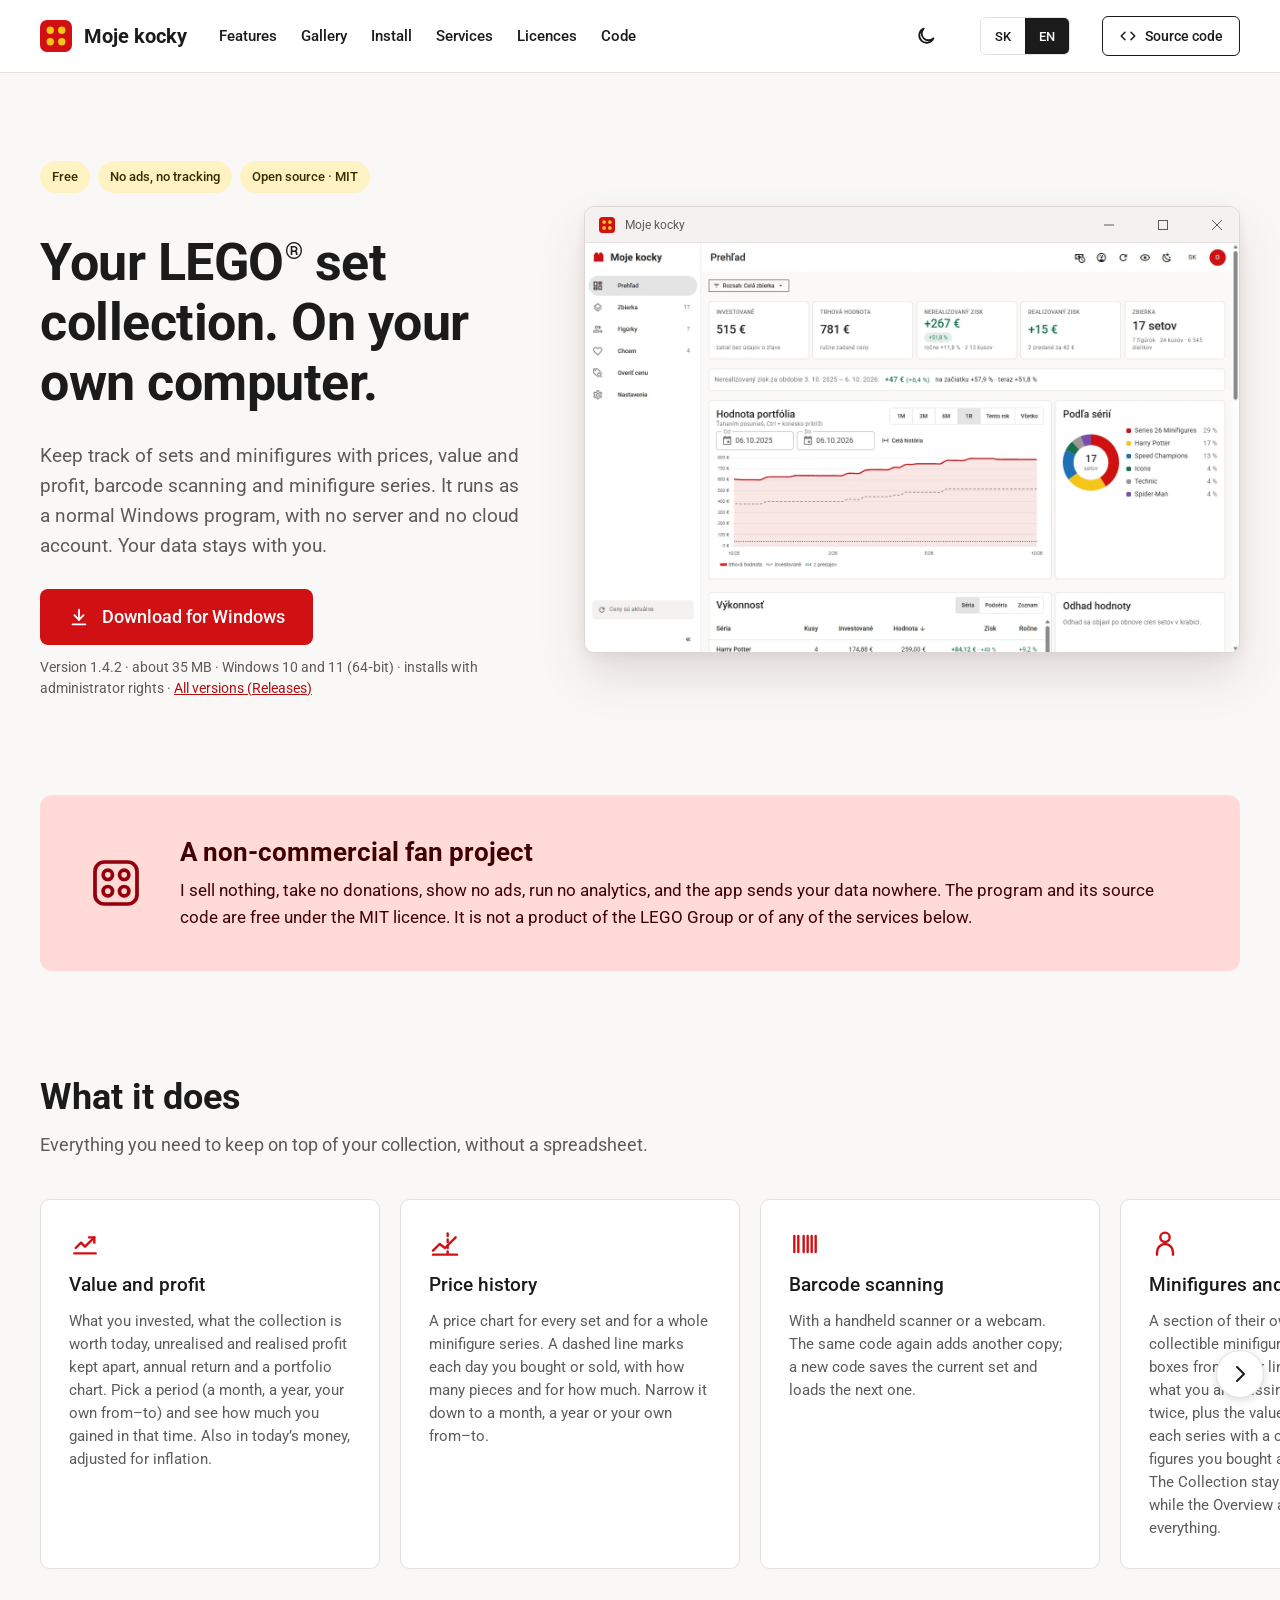
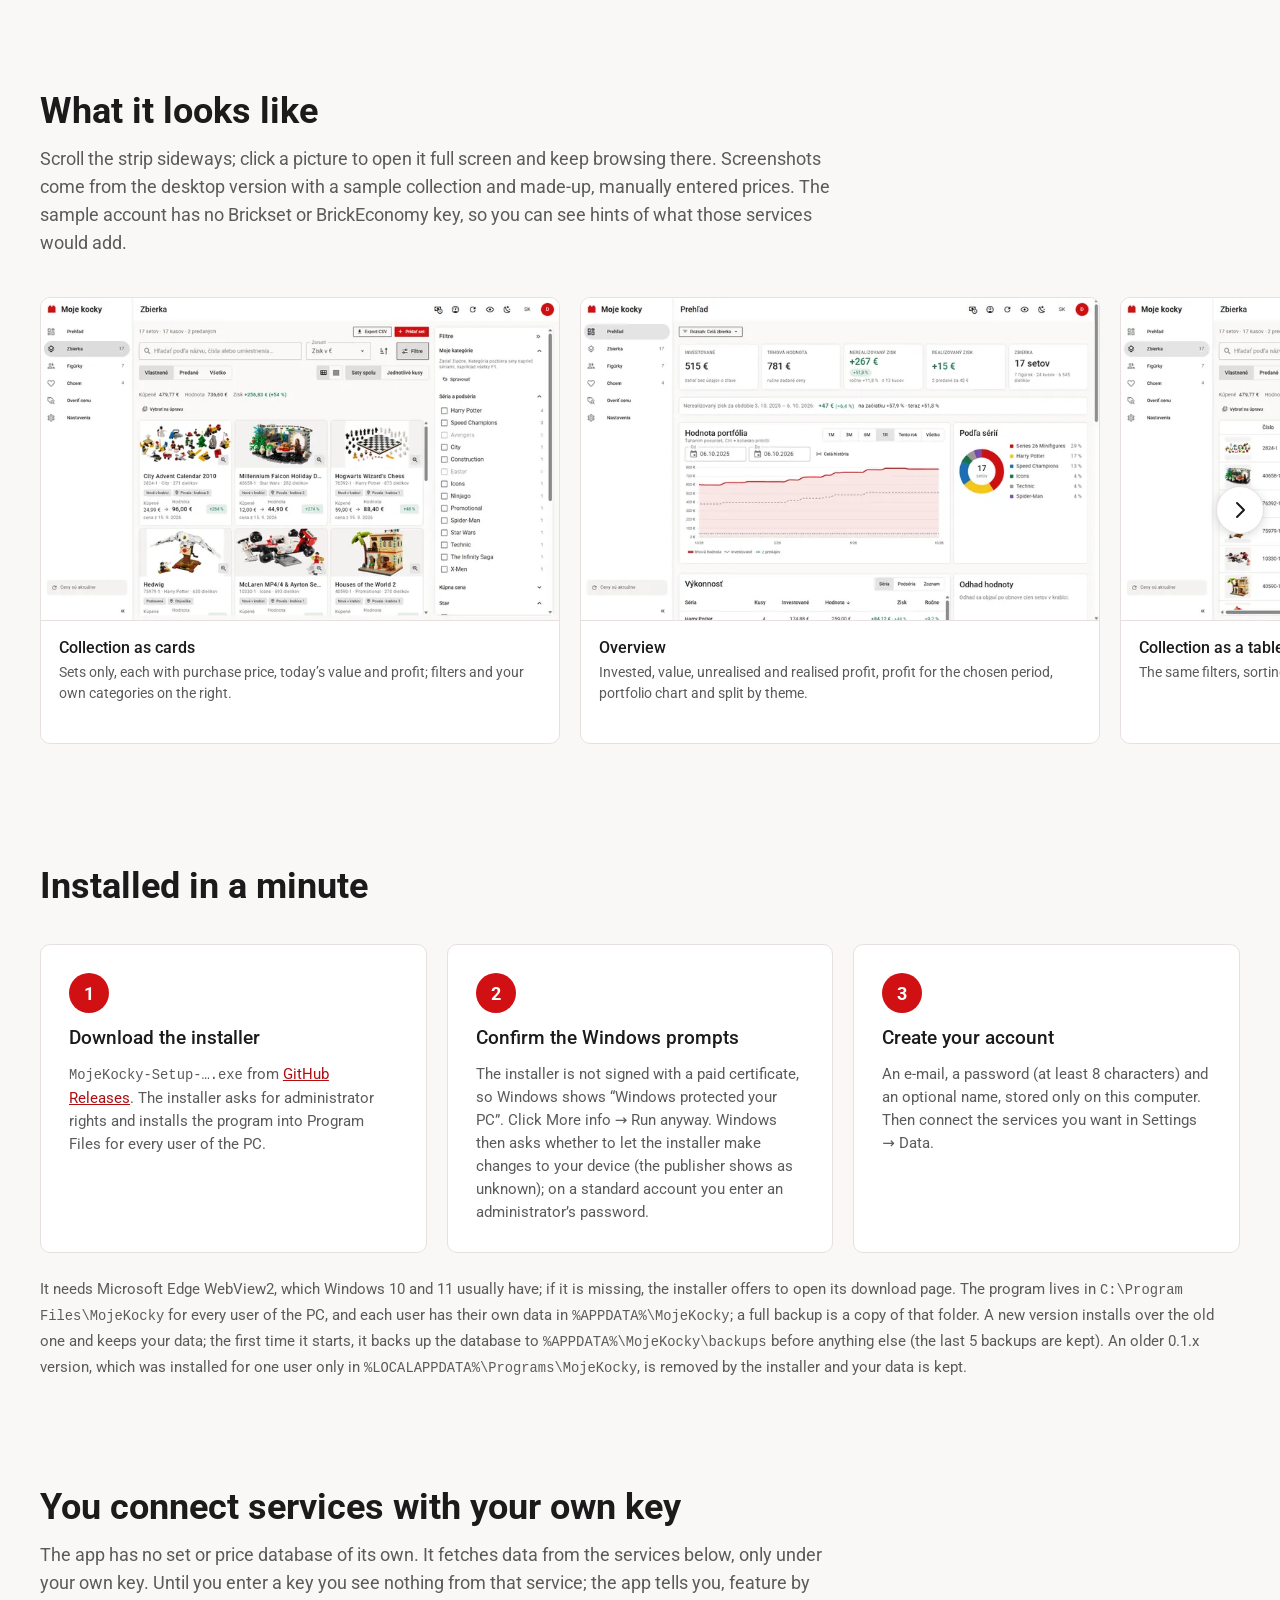
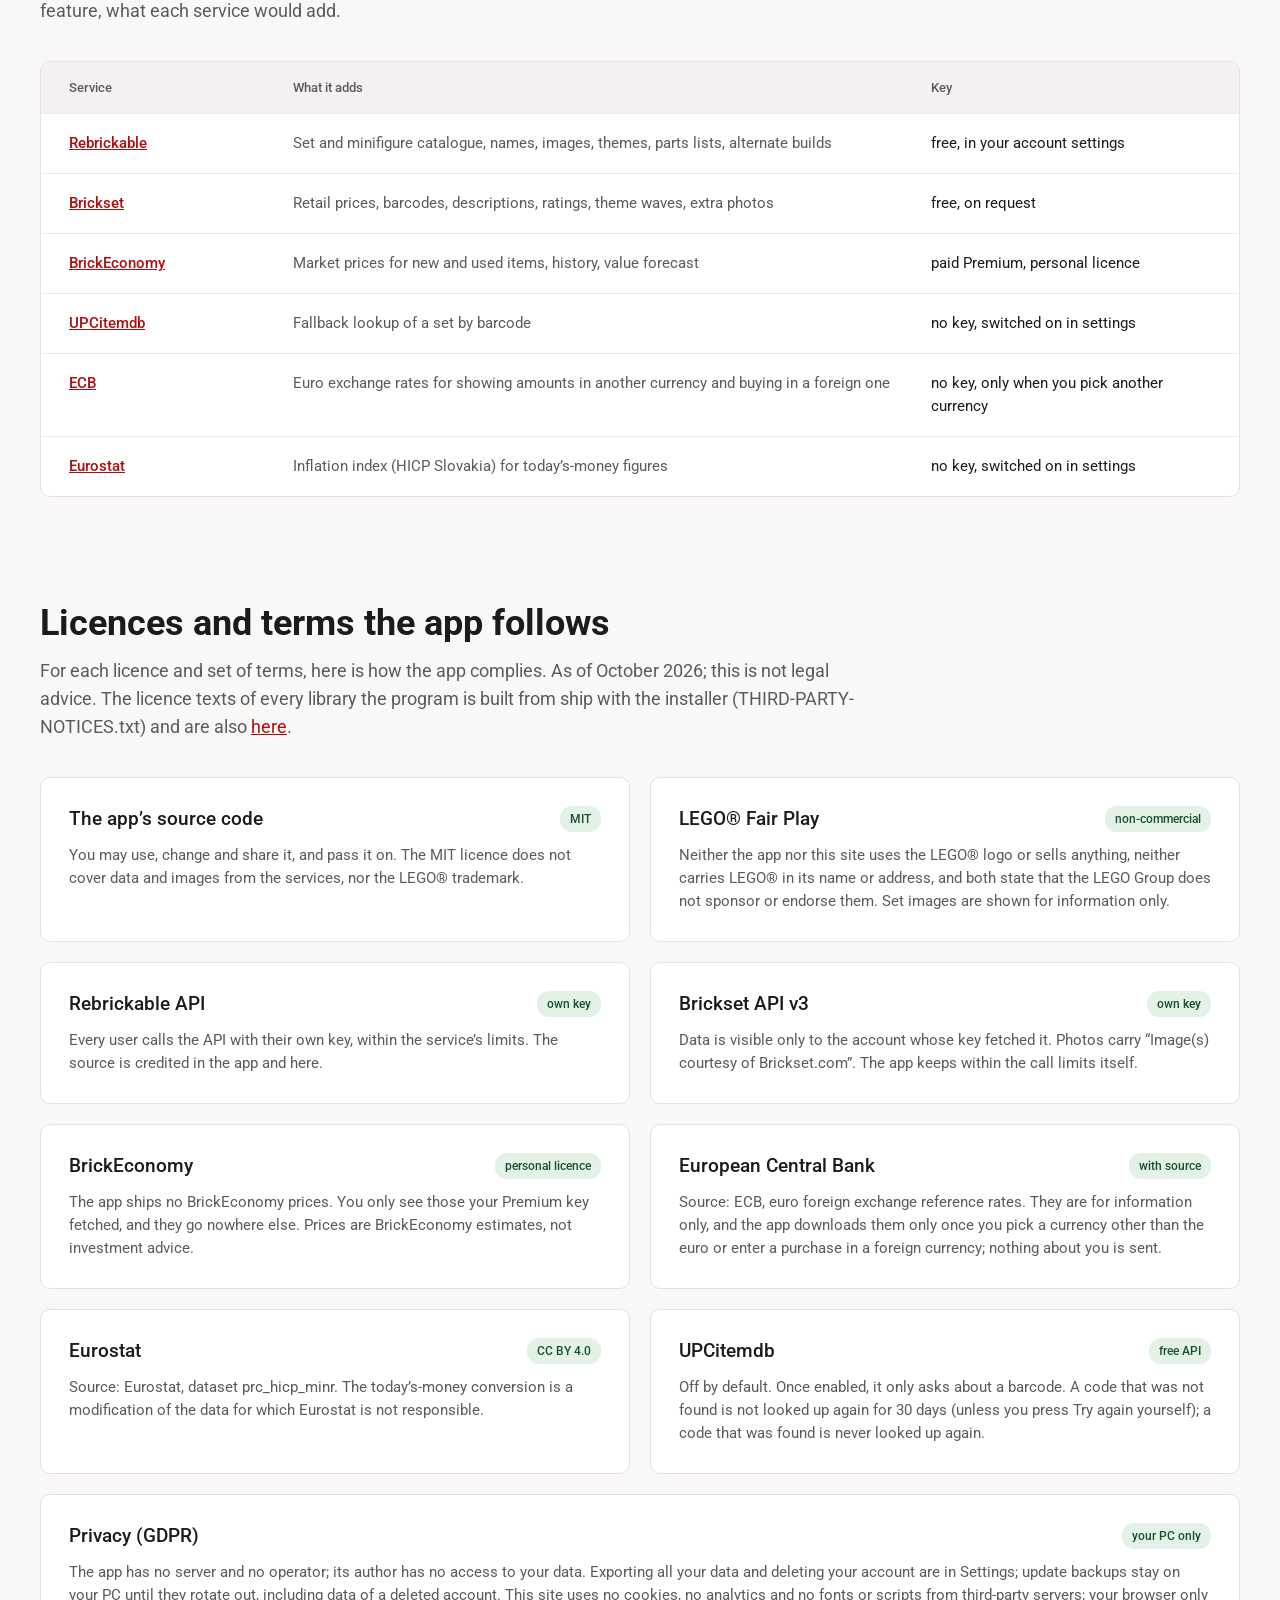
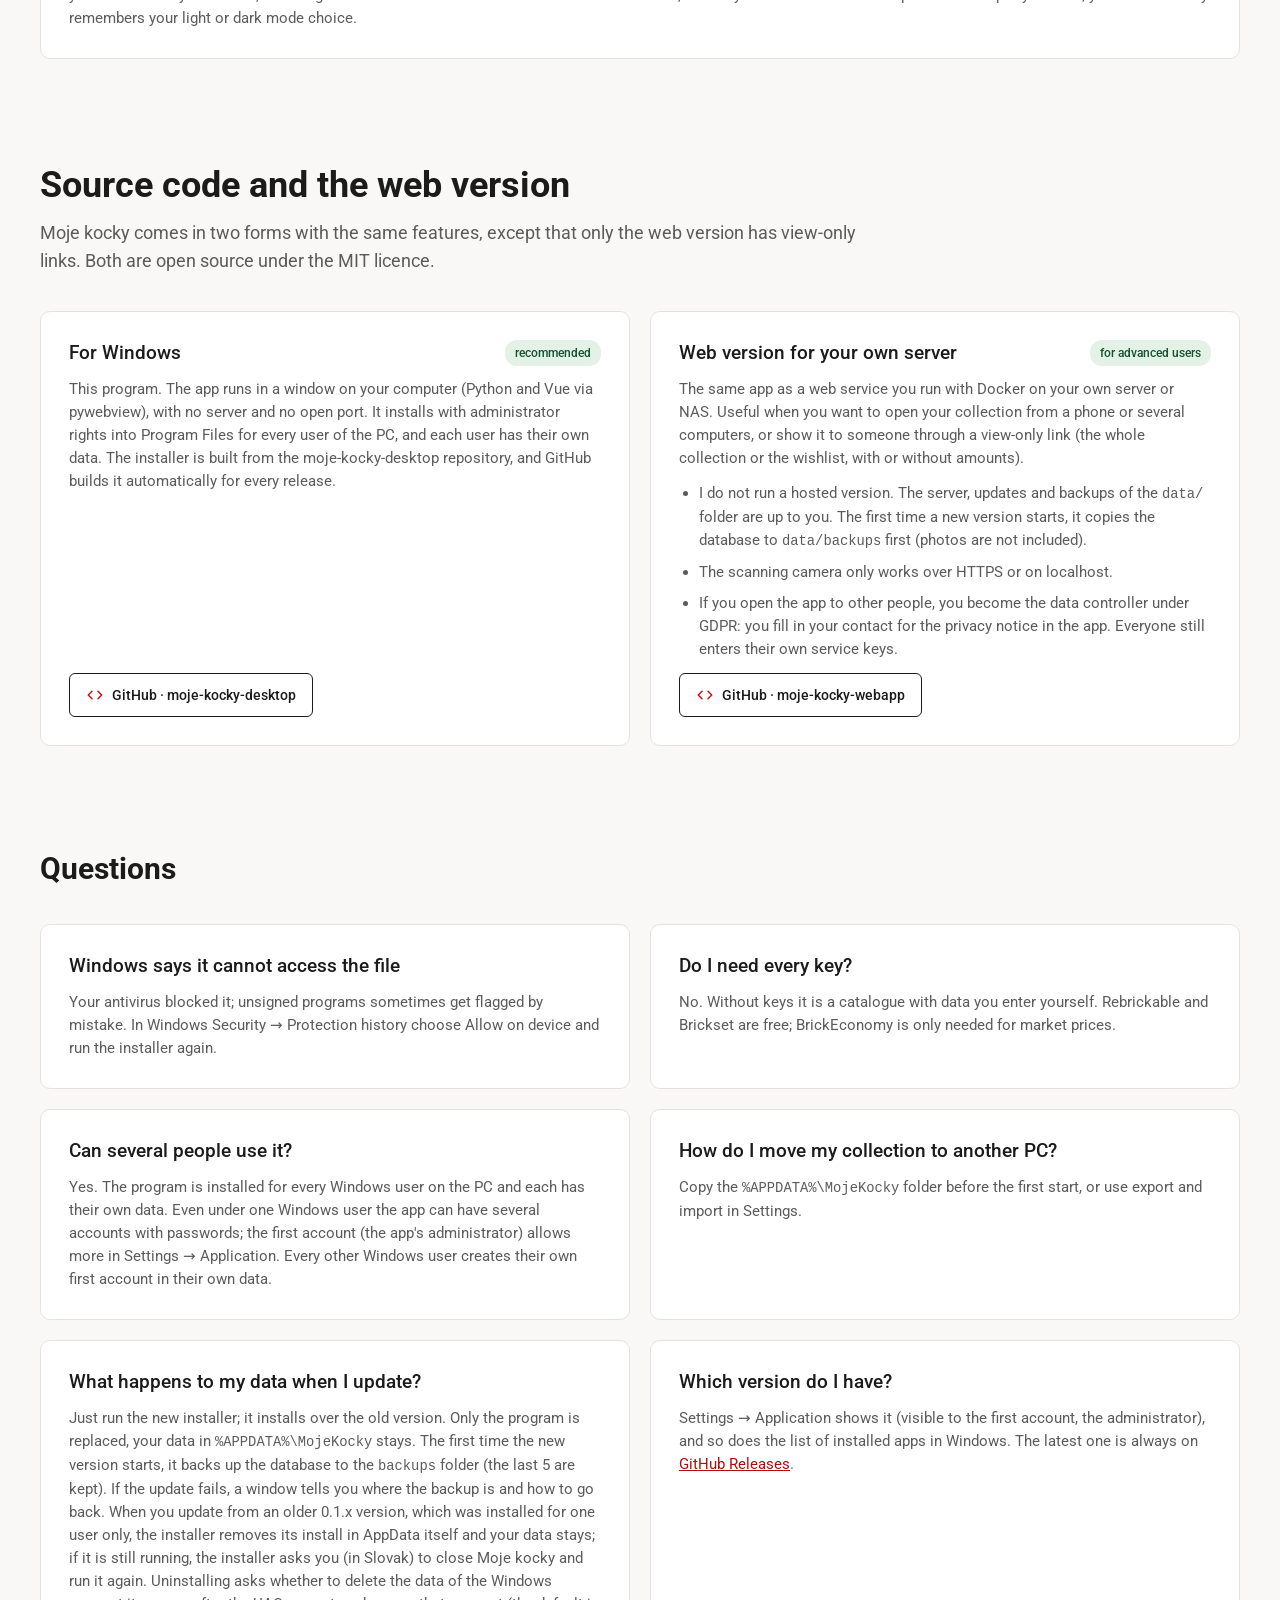
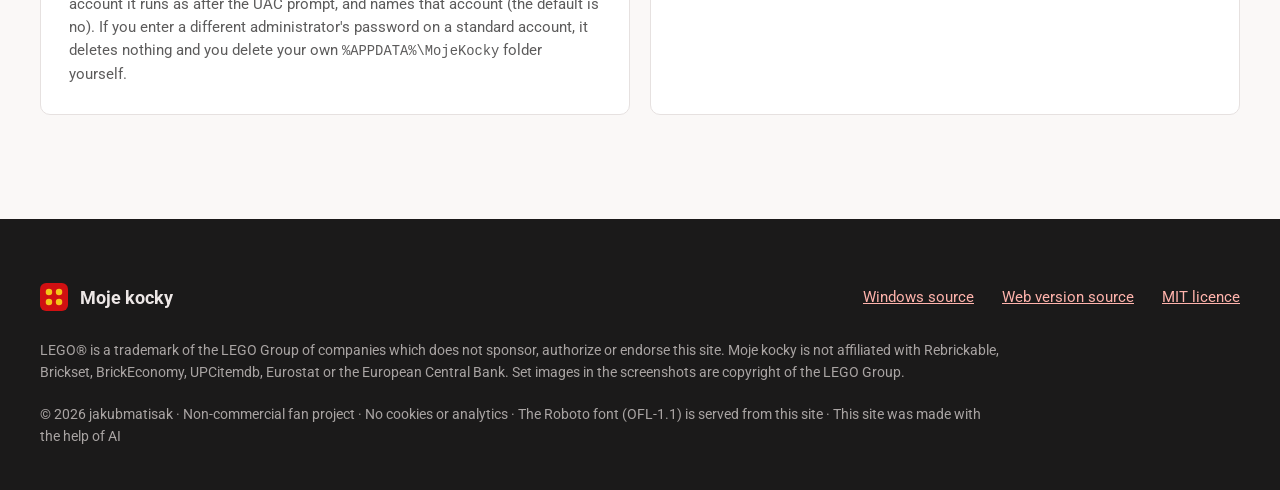
==== en/index.html @ a75fc079 "Stránka k 1.4.2: odkaz a verzia Co-Authored-By: Claude Opus 5.5 <noreply@anthropic.com>" ====
<!doctype html>
<!-- Vyrobené z index.html cez scripts/build-en.mjs, neupravovať ručne. -->
<html lang="en" data-page="en">
<head>
<meta charset="utf-8">
<meta name="viewport" content="width=device-width, initial-scale=1">
<title>Moje kocky – free LEGO® collection tracker for Windows</title>
<meta name="description" content="A free tracker for your LEGO® sets and minifigures on Windows: purchase price, value and profit, barcodes, collectible series. No ads, your data stays with you.">
<meta name="robots" content="index, follow, max-image-preview:large">
<link rel="canonical" href="https://jakubmatisak.github.io/moje-kocky/en/">
<link rel="alternate" hreflang="sk" href="https://jakubmatisak.github.io/moje-kocky/">
<link rel="alternate" hreflang="en" href="https://jakubmatisak.github.io/moje-kocky/en/">
<link rel="alternate" hreflang="x-default" href="https://jakubmatisak.github.io/moje-kocky/">
<meta name="author" content="jakubmatisak">
<meta name="color-scheme" content="light dark">
<meta name="theme-color" content="#D01012">
<meta name="referrer" content="no-referrer">
<meta property="og:type" content="website">
<meta property="og:site_name" content="Moje kocky">
<meta property="og:url" content="https://jakubmatisak.github.io/moje-kocky/en/">
<meta property="og:title" content="Moje kocky – LEGO® set collection tracker for Windows">
<meta property="og:description" content="A free tracker for LEGO® sets and minifigures. Value, profit, barcodes and minifigure series, with no ads and no tracking.">
<meta property="og:locale" content="en_US">
<meta property="og:locale:alternate" content="sk_SK">
<meta property="og:image" content="https://jakubmatisak.github.io/moje-kocky/assets/img/og.jpg">
<meta property="og:image:width" content="1200">
<meta property="og:image:height" content="630">
<meta property="og:image:type" content="image/jpeg">
<meta property="og:image:alt" content="The collection overview in Moje kocky: invested, value, profit and portfolio chart">
<meta name="twitter:card" content="summary_large_image">
<meta name="twitter:title" content="Moje kocky – LEGO® set collection tracker for Windows">
<meta name="twitter:description" content="A free LEGO® set and minifigure collection tracker for Windows, with no ads and no tracking.">
<meta name="twitter:image" content="https://jakubmatisak.github.io/moje-kocky/assets/img/og.jpg">
<meta name="twitter:image:alt" content="The collection overview in Moje kocky: invested, value, profit and portfolio chart">
<script type="application/ld+json">
{
  "@context": "https://schema.org",
  "@type": "SoftwareApplication",
  "name": "Moje kocky",
  "alternateName": "Moje kocky Desktop",
  "url": "https://jakubmatisak.github.io/moje-kocky/en/",
  "description": "A free tracker for LEGO® sets and minifigures on Windows: purchase price, market value, profit, barcode scanning and collectible series. Your data stays on your computer.",
  "applicationCategory": "LifestyleApplication",
  "operatingSystem": "Windows 10, Windows 11",
  "inLanguage": [
    "sk",
    "en"
  ],
  "softwareVersion": "1.4.2",
  "fileSize": "35 MB",
  "releaseNotes": "https://github.com/jakubmatisak/moje-kocky-desktop/releases/latest",
  "dateModified": "2026-10-07",
  "isAccessibleForFree": true,
  "license": "https://opensource.org/license/mit",
  "offers": {
    "@type": "Offer",
    "price": "0",
    "priceCurrency": "EUR"
  },
  "downloadUrl": "https://github.com/jakubmatisak/moje-kocky-desktop/releases/download/v1.4.2/MojeKocky-Setup-1.4.2.exe",
  "image": "https://jakubmatisak.github.io/moje-kocky/assets/img/og.jpg",
  "screenshot": [
    "https://jakubmatisak.github.io/moje-kocky/assets/img/prehlad.webp",
    "https://jakubmatisak.github.io/moje-kocky/assets/img/zbierka.webp",
    "https://jakubmatisak.github.io/moje-kocky/assets/img/seria.webp"
  ],
  "author": {
    "@type": "Person",
    "name": "jakubmatisak",
    "url": "https://github.com/jakubmatisak"
  },
  "sameAs": [
    "https://github.com/jakubmatisak/moje-kocky-desktop",
    "https://github.com/jakubmatisak/moje-kocky-webapp"
  ]
}
</script>
<link rel="apple-touch-icon" href="../apple-touch-icon.png">
<link rel="icon" href="../favicon.svg" type="image/svg+xml">
<link rel="preload" href="../assets/fonts/roboto-latin-400-normal.woff2" as="font" type="font/woff2" crossorigin>
<script>try{var t=localStorage.getItem("theme");if(t==="light"||t==="dark")document.documentElement.dataset.theme=t}catch(e){}</script>
<link rel="stylesheet" href="../assets/style.css?v=6">
<script src="../assets/site.js?v=6" defer></script>
</head>
<body>
<a class="skip" href="#obsah"><span class="sk">Preskočiť na obsah</span><span class="en">Skip to content</span></a>

<header class="bar">
<div class="wrap">
<a class="brand" href="#top">
<svg width="32" height="32" viewBox="0 0 32 32" aria-hidden="true"><rect width="32" height="32" rx="7" fill="#D01012"/><g fill="#F5C518"><circle cx="10.24" cy="10.24" r="3.7"/><circle cx="21.76" cy="10.24" r="3.7"/><circle cx="10.24" cy="21.76" r="3.7"/><circle cx="21.76" cy="21.76" r="3.7"/></g></svg>
Moje kocky
</a>
<nav class="nav" aria-label="Sekcie">
<a href="#funkcie"><span class="sk">Čo vie</span><span class="en">Features</span></a>
<a href="#galeria"><span class="sk">Galéria</span><span class="en">Gallery</span></a>
<a href="#instalacia"><span class="sk">Inštalácia</span><span class="en">Install</span></a>
<a href="#sluzby"><span class="sk">Služby a kľúče</span><span class="en">Services</span></a>
<a href="#licencie"><span class="sk">Licencie</span><span class="en">Licences</span></a>
<a href="#kod"><span class="sk">Kód</span><span class="en">Code</span></a>
</nav>
<button type="button" class="theme" aria-label="Svetlý alebo tmavý režim / Light or dark mode" aria-pressed="false">
<svg class="moon" width="22" height="22" viewBox="0 0 24 24" fill="none" stroke="currentColor" stroke-width="2" stroke-linecap="round" stroke-linejoin="round" aria-hidden="true"><path d="M20 14.5A8 8 0 1 1 9.5 4a6.5 6.5 0 0 0 10.5 10.5z"/></svg>
<svg class="sun" width="22" height="22" viewBox="0 0 24 24" fill="none" stroke="currentColor" stroke-width="2" stroke-linecap="round" aria-hidden="true"><circle cx="12" cy="12" r="4"/><path d="M12 2v2M12 20v2M4.9 4.9l1.4 1.4M17.7 17.7l1.4 1.4M2 12h2M20 12h2M4.9 19.1l1.4-1.4M17.7 6.3l1.4-1.4"/></svg>
</button>
<div class="lang" role="group" aria-label="Jazyk / Language">
<button type="button" data-lang="sk" aria-pressed="true">SK</button>
<button type="button" data-lang="en" aria-pressed="false">EN</button>
</div>
<a class="btn-outline" href="#kod">
<svg width="18" height="18" viewBox="0 0 24 24" fill="none" stroke="currentColor" stroke-width="2" stroke-linecap="round" stroke-linejoin="round" aria-hidden="true"><path d="M8 7l-5 5 5 5"/><path d="M16 7l5 5-5 5"/></svg>
<span class="sk">Zdrojový kód</span><span class="en">Source code</span>
</a>
<details class="menu">
<summary aria-label="Ponuka / Menu"><svg width="24" height="24" viewBox="0 0 24 24" fill="none" stroke="currentColor" stroke-width="2" stroke-linecap="round" aria-hidden="true"><path d="M4 7h16"/><path d="M4 12h16"/><path d="M4 17h16"/></svg></summary>
<div class="menu-panel">
<a href="#funkcie"><span class="sk">Čo vie</span><span class="en">Features</span></a>
<a href="#galeria"><span class="sk">Galéria</span><span class="en">Gallery</span></a>
<a href="#instalacia"><span class="sk">Inštalácia</span><span class="en">Install</span></a>
<a href="#sluzby"><span class="sk">Služby a kľúče</span><span class="en">Services</span></a>
<a href="#licencie"><span class="sk">Licencie</span><span class="en">Licences</span></a>
<a href="#otazky"><span class="sk">Otázky</span><span class="en">FAQ</span></a>
<a href="#kod"><span class="sk">Zdrojový kód a web</span><span class="en">Source and web version</span></a>
</div>
</details>
</div>
</header>

<main id="obsah">
<section class="hero" id="top">
<div class="wrap">
<div class="hero-text">
<div class="chips">
<span class="chip"><span class="sk">Zadarmo</span><span class="en">Free</span></span>
<span class="chip"><span class="sk">Bez reklám a sledovania</span><span class="en">No ads, no tracking</span></span>
<span class="chip">Open source · MIT</span>
</div>
<h1><span class="sk">Tvoja zbierka LEGO<span class="reg">®</span> setov. Na tvojom počítači.</span><span class="en">Your LEGO<span class="reg">®</span> set collection. On your own computer.</span></h1>
<p class="lead"><span class="sk">Evidencia setov a figúrok s cenami, hodnotou a ziskom, skenovaním čiarových kódov a sériami figúrok. Beží ako obyčajný program pre Windows, bez servera a bez účtu v cloude. Údaje ostávajú u teba.</span><span class="en">Keep track of sets and minifigures with prices, value and profit, barcode scanning and minifigure series. It runs as a normal Windows program, with no server and no cloud account. Your data stays with you.</span></p>
<div class="download">
<a class="btn-primary" href="https://github.com/jakubmatisak/moje-kocky-desktop/releases/download/v1.4.2/MojeKocky-Setup-1.4.2.exe">
<svg width="22" height="22" viewBox="0 0 24 24" fill="none" stroke="currentColor" stroke-width="2" stroke-linecap="round" stroke-linejoin="round" aria-hidden="true"><path d="M12 4v11"/><path d="M7 10l5 5 5-5"/><path d="M5 20h14"/></svg>
<span class="sk">Stiahnuť pre Windows</span><span class="en">Download for Windows</span>
</a>
<span class="meta"><span class="sk">Verzia 1.4.2 · asi 35 MB · Windows 10 a 11&nbsp;(64&#8209;bit) · inštalácia s&nbsp;právami správcu · <a href="https://github.com/jakubmatisak/moje-kocky-desktop/releases">Všetky verzie (Releases)</a></span><span class="en">Version 1.4.2 · about 35 MB · Windows 10 and 11&nbsp;(64&#8209;bit) · installs with administrator rights · <a href="https://github.com/jakubmatisak/moje-kocky-desktop/releases">All versions (Releases)</a></span></span>
<span class="phone-note"><span class="sk">Si na telefóne? Moje kocky bežia len na počítači s Windows. Pošli si odkaz a stiahni si ich tam.</span><span class="en">On a phone? The app only runs on a Windows computer. Send yourself the link and download it there.</span></span>
</div>
</div>
<figure class="shot">
<div class="titlebar" aria-hidden="true">
<svg width="16" height="16" viewBox="0 0 32 32"><rect width="32" height="32" rx="7" fill="#D01012"/><g fill="#F5C518"><circle cx="10.24" cy="10.24" r="3.7"/><circle cx="21.76" cy="10.24" r="3.7"/><circle cx="10.24" cy="21.76" r="3.7"/><circle cx="21.76" cy="21.76" r="3.7"/></g></svg>
<span>Moje kocky</span>
<i><svg width="10" height="10" viewBox="0 0 10 10" stroke="currentColor"><path d="M0 5h10"/></svg></i>
<i><svg width="10" height="10" viewBox="0 0 10 10" fill="none" stroke="currentColor"><rect x="0.5" y="0.5" width="9" height="9"/></svg></i>
<i><svg width="10" height="10" viewBox="0 0 10 10" stroke="currentColor"><path d="M0 0l10 10M10 0L0 10"/></svg></i>
</div>
<img src="../assets/img/prehlad.webp" width="1440" height="900" fetchpriority="high" alt="Overview: invested, market value, profit, portfolio value chart and split by theme" data-alt-en="Overview: invested, market value, profit, portfolio value chart and split by theme">
</figure>
</div>
</section>

<div class="wrap">
<section class="promise" aria-labelledby="promise-title">
<svg width="56" height="56" viewBox="0 0 24 24" fill="none" stroke-width="1.6" stroke-linecap="round" stroke-linejoin="round" aria-hidden="true"><rect x="3" y="3" width="18" height="18" rx="4"/><circle cx="8.5" cy="8.5" r="2"/><circle cx="15.5" cy="8.5" r="2"/><circle cx="8.5" cy="15.5" r="2"/><circle cx="15.5" cy="15.5" r="2"/></svg>
<div>
<h2 id="promise-title"><span class="sk">Nekomerčný projekt fanúšika</span><span class="en">A non-commercial fan project</span></h2>
<p><span class="sk">Nič nepredávam, nechcem príspevky, nemám reklamy ani analytiku a tvoje údaje nikam neodchádzajú. Program aj zdrojový kód sú zadarmo pod licenciou MIT. Nie je to produkt LEGO Group ani žiadnej zo služieb nižšie.</span><span class="en">I sell nothing, take no donations, show no ads, run no analytics, and the app sends your data nowhere. The program and its source code are free under the MIT licence. It is not a product of the LEGO Group or of any of the services below.</span></p>
</div>
</section>
</div>

<section class="section" id="funkcie">
<div class="wrap">
<div class="section-head">
<h2><span class="sk">Čo Moje kocky vedia</span><span class="en">What it does</span></h2>
<p><span class="sk">Všetko, čo potrebuješ na prehľad o zbierke, bez tabuľky v Exceli.</span><span class="en">Everything you need to keep on top of your collection, without a spreadsheet.</span></p>
</div>
<div class="carousel">
<button type="button" class="strip-prev" aria-label="Posunúť späť / Scroll back"><svg width="24" height="24" viewBox="0 0 24 24" fill="none" stroke="currentColor" stroke-width="2" stroke-linecap="round" stroke-linejoin="round" aria-hidden="true"><path d="M15 5l-7 7 7 7"/></svg></button>
<ul class="strip strip-cards">
<li><article class="card">
<svg width="32" height="32" viewBox="0 0 24 24" fill="none" stroke-width="1.8" stroke-linecap="round" stroke-linejoin="round" aria-hidden="true"><path d="M4 19h16"/><path d="M5 15l4-4 3 3 7-7"/><path d="M15 7h4v4"/></svg>
<h3><span class="sk">Hodnota a zisk</span><span class="en">Value and profit</span></h3>
<p><span class="sk">Koľko si investoval, koľko zbierka stojí dnes, nerealizovaný a realizovaný zisk oddelene, ročný výnos a graf portfólia. Zvolíš obdobie (mesiac, rok, vlastné od–do) a uvidíš, koľko si za ten čas zarobil. Aj v dnešných peniazoch, po inflácii.</span><span class="en">What you invested, what the collection is worth today, unrealised and realised profit kept apart, annual return and a portfolio chart. Pick a period (a month, a year, your own from–to) and see how much you gained in that time. Also in today’s money, adjusted for inflation.</span></p>
</article></li>
<li><article class="card">
<svg width="32" height="32" viewBox="0 0 24 24" fill="none" stroke-width="1.8" stroke-linecap="round" stroke-linejoin="round" aria-hidden="true"><path d="M3 17l5-5 4 3 8-8"/><path d="M14 4v16" stroke-dasharray="2 2.5"/><path d="M3 20h18"/></svg>
<h3><span class="sk">Vývoj ceny</span><span class="en">Price history</span></h3>
<p><span class="sk">Graf ceny pri každom sete aj pri celej sérii figúrok. Čiarkovaná čiara ukáže deň, keď si kupoval či predával, a koľko kusov za koľko. Obdobie si zúžiš na mesiac, rok alebo vlastné od–do.</span><span class="en">A price chart for every set and for a whole minifigure series. A dashed line marks each day you bought or sold, with how many pieces and for how much. Narrow it down to a month, a year or your own from–to.</span></p>
</article></li>
<li><article class="card">
<svg width="32" height="32" viewBox="0 0 24 24" fill="none" stroke-width="1.8" stroke-linecap="round" stroke-linejoin="round" aria-hidden="true"><path d="M4 6v12"/><path d="M7 6v12"/><path d="M11 6v12"/><path d="M14 6v12"/><path d="M17 6v12"/><path d="M20 6v12"/></svg>
<h3><span class="sk">Skenovanie čiarových kódov</span><span class="en">Barcode scanning</span></h3>
<p><span class="sk">Ručnou čítačkou alebo webkamerou. Rovnaký kód znova pridá ďalší kus, nový kód uloží rozpracovaný set a načíta ďalší.</span><span class="en">With a handheld scanner or a webcam. The same code again adds another copy; a new code saves the current set and loads the next one.</span></p>
</article></li>
<li><article class="card">
<svg width="32" height="32" viewBox="0 0 24 24" fill="none" stroke-width="1.8" stroke-linecap="round" stroke-linejoin="round" aria-hidden="true"><circle cx="12" cy="7" r="3.5"/><path d="M6 20v-2a6 6 0 0 1 12 0v2"/></svg>
<h3><span class="sk">Figúrky a série</span><span class="en">Minifigures and series</span></h3>
<p><span class="sk">Vlastná sekcia so všetkými zberateľskými sériami minifigúrok aj blind-boxmi iných radov: hneď vidíš, čo ti chýba a čo máš dvakrát, a pri každej sérii aj hodnotu tvojich figúrok s grafom. Viac kúpených figúrok pridáš naraz jednou sumou. Zbierka tak ostáva prehľadná so setmi, Prehľad a export rátajú všetko.</span><span class="en">A section of their own with every collectible minifigure series and blind boxes from other lines: see at a glance what you are missing and what you have twice, plus the value of your figures in each series with a chart. Add several figures you bought at once, for one total. The Collection stays a tidy list of sets, while the Overview and export count everything.</span></p>
</article></li>
<li><article class="card">
<svg width="32" height="32" viewBox="0 0 24 24" fill="none" stroke-width="1.8" stroke-linecap="round" stroke-linejoin="round" aria-hidden="true"><circle cx="11" cy="11" r="6"/><path d="M20 20l-4.5-4.5"/><path d="M9 11h4"/><path d="M11 9v4"/></svg>
<h3><span class="sk">Filtre, kategórie, umiestnenie</span><span class="en">Filters, categories, storage</span></h3>
<p><span class="sk">Hľadanie bez diakritiky, filtre podľa série, roku, stavu či krabice na povale, vlastné kategórie (vyberieš ich pri pridaní aj úprave) a hromadná úprava.</span><span class="en">Accent-insensitive search, filters by theme, year, condition or the box in the attic, your own categories (picked when adding or editing) and bulk editing.</span></p>
</article></li>
<li><article class="card">
<svg width="32" height="32" viewBox="0 0 24 24" fill="none" stroke-width="1.8" stroke-linecap="round" stroke-linejoin="round" aria-hidden="true"><path d="M12 20s-7-4.4-7-10a4 4 0 0 1 7-2.6A4 4 0 0 1 19 10c0 5.6-7 10-7 10z"/></svg>
<h3><span class="sk">Chcem a overenie ceny</span><span class="en">Wishlist and price check</span></h3>
<p><span class="sk">Zoznam želaných setov s cieľovou cenou a rýchle overenie ceny setu, ktorý práve držíš v obchode. Chcem upozorní, keď set už máš v zbierke.</span><span class="en">A wishlist with target prices and a quick price check for the set you are holding in the shop. The wishlist tells you when a set is already in your collection.</span></p>
</article></li>
<li><article class="card">
<svg width="32" height="32" viewBox="0 0 24 24" fill="none" stroke-width="1.8" stroke-linecap="round" stroke-linejoin="round" aria-hidden="true"><rect x="3" y="5" width="18" height="14" rx="1.5"/><path d="M3 10h18"/><path d="M9 10v9"/></svg>
<h3><span class="sk">Karty alebo tabuľka</span><span class="en">Cards or a table</span></h3>
<p><span class="sk">Zbierka, Chcem aj Figúrky ako karty alebo tabuľka s fotkami. Každý stĺpec zoradíš klikom na hlavičku a pri cene vidíš, z ktorého dňa je. V úzkom okne sa tabuľka zmení na prehľadné riadky, nič sa neposúva do strany.</span><span class="en">Collection, wishlist and minifigures as cards or a table with photos. Sort by any column with a click on its header and see which day each price is from. In a narrow window the table turns into compact rows, with no sideways scrolling.</span></p>
</article></li>
<li><article class="card">
<svg width="32" height="32" viewBox="0 0 24 24" fill="none" stroke-width="1.8" stroke-linecap="round" stroke-linejoin="round" aria-hidden="true"><path d="M6 3h8l4 4v14H6z"/><path d="M14 3v4h4"/><path d="M12 11v6"/><path d="M9 14l3 3 3-3"/></svg>
<h3><span class="sk">Import, export a fotky</span><span class="en">Import, export and photos</span></h3>
<p><span class="sk">Prenes zbierku z Excelu (CSV aj XLSX) a späť. Ku každému kusu vlastné fotky, zmenšené a bez polohy GPS.</span><span class="en">Bring your collection over from Excel (CSV or XLSX) and back. Your own photos for every item, resized and without GPS location.</span></p>
</article></li>
<li><article class="card">
<svg width="32" height="32" viewBox="0 0 24 24" fill="none" stroke-width="1.8" stroke-linecap="round" stroke-linejoin="round" aria-hidden="true"><circle cx="12" cy="12" r="8"/><path d="M14.5 9.5a3 3 0 1 0 0 5"/><path d="M8 11h5"/><path d="M8 13h5"/></svg>
<h3><span class="sk">Tvoja mena</span><span class="en">Your currency</span></h3>
<p><span class="sk">Sumy v eurách, korunách, dolároch, librách, zlotých, forintoch či frankoch, prepočítané kurzom Európskej centrálnej banky. Set kúpený v Česku zadáš v korunách a prepočíta sa kurzom zo dňa kúpy.</span><span class="en">Amounts in euros, crowns, dollars, pounds, zlotys, forints or francs, converted at the European Central Bank rate. A set bought in Czechia is entered in crowns and converted at the rate of the purchase date.</span></p>
</article></li>
<li><article class="card">
<svg width="32" height="32" viewBox="0 0 24 24" fill="none" stroke-width="1.8" stroke-linecap="round" stroke-linejoin="round" aria-hidden="true"><rect x="4" y="9" width="16" height="10" rx="1.5"/><rect x="7" y="6" width="3" height="3" rx="0.5"/><rect x="14" y="6" width="3" height="3" rx="0.5"/></svg>
<h3><span class="sk">Diely a stavby</span><span class="en">Parts and builds</span></h3>
<p><span class="sk">Zoznam dielikov setu podľa farieb, kontrola úplnosti pri rozobratom alebo kúpenom použitom sete (štítok „chýbajú 3“ a zoznam na stiahnutie) a alternatívne stavby, ktoré z dielikov setu postavíš.</span><span class="en">A set’s parts by colour, a completeness check for a dismantled or second-hand set (a “3 missing” tag and a downloadable list) and alternate builds you can make from the set’s parts.</span></p>
</article></li>
<li><article class="card">
<svg width="32" height="32" viewBox="0 0 24 24" fill="none" stroke-width="1.8" stroke-linecap="round" stroke-linejoin="round" aria-hidden="true"><path d="M20 12a8 8 0 1 1-2.3-5.6"/><path d="M20 4v5h-5"/></svg>
<h3><span class="sk">Ceny pod kontrolou</span><span class="en">Prices under control</span></h3>
<p><span class="sk">Ceny sa môžu obnovovať samy každý deň v čase, ktorý si zvolíš, aj keď Moje kocky nie sú otvorené. Ručná obnova sa opýta, koľko cien obnoviť, a ukáže zvyšok denného limitu. Najprv sety bez ceny, potom najstaršie. Fotku setu zväčšíš jedným klikom a prihlásenie si Moje kocky na tvojom počítači zapamätajú, keď chceš.</span><span class="en">Prices can refresh themselves every day at a time you choose, even when Moje kocky is not open. A manual refresh asks how many prices to refresh and shows what is left of the daily limit. Sets without a price go first, then the oldest. A set photo enlarges with one click, and the app remembers your sign-in on your computer if you want.</span></p>
</article></li>
</ul>
<button type="button" class="strip-next" aria-label="Posunúť ďalej / Scroll on"><svg width="24" height="24" viewBox="0 0 24 24" fill="none" stroke="currentColor" stroke-width="2" stroke-linecap="round" stroke-linejoin="round" aria-hidden="true"><path d="M9 5l7 7-7 7"/></svg></button>
</div>
</div>
</section>

<section class="section" id="galeria">
<div class="wrap">
<div class="section-head">
<h2><span class="sk">Ako to vyzerá</span><span class="en">What it looks like</span></h2>
<p><span class="sk">Pás posúvaš do strany; klikni na obrázok a otvorí sa cez celú obrazovku, kde listuješ ďalej. Snímky sú z desktopovej verzie s ukážkovou zbierkou a vymyslenými, ručne zadanými cenami. Ukážkový účet nemá kľúče Brickset ani BrickEconomy, preto miestami vidieť tip, čo by služba doplnila.</span><span class="en">Scroll the strip sideways; click a picture to open it full screen and keep browsing there. Screenshots come from the desktop version with a sample collection and made-up, manually entered prices. The sample account has no Brickset or BrickEconomy key, so you can see hints of what those services would add.</span></p>
</div>
<div class="carousel">
<button type="button" class="strip-prev" aria-label="Posunúť späť / Scroll back"><svg width="24" height="24" viewBox="0 0 24 24" fill="none" stroke="currentColor" stroke-width="2" stroke-linecap="round" stroke-linejoin="round" aria-hidden="true"><path d="M15 5l-7 7 7 7"/></svg></button>
<ul class="strip">
<li><a class="thumb" href="../assets/img/zbierka.webp" data-full="../assets/img/zbierka.webp">
<img src="../assets/img/zbierka-male.webp" width="720" height="450" loading="lazy" alt="Collection as cards: Sets only, each with purchase price, today’s value and profit; filters and your own categories on the right." data-alt-en="Collection as cards: Sets only, each with purchase price, today’s value and profit; filters and your own categories on the right.">
<span class="cap"><strong><span class="sk">Zbierka ako karty</span><span class="en">Collection as cards</span></strong><span class="sk">Len sety, pri každom kúpna cena, dnešná hodnota a zisk; filtre a vlastné kategórie vpravo.</span><span class="en">Sets only, each with purchase price, today’s value and profit; filters and your own categories on the right.</span></span>
</a></li>
<li><a class="thumb" href="../assets/img/prehlad.webp" data-full="../assets/img/prehlad.webp">
<img src="../assets/img/prehlad-male.webp" width="720" height="450" loading="lazy" alt="Overview: Invested, value, unrealised and realised profit, profit for the chosen period, portfolio chart and split by theme." data-alt-en="Overview: Invested, value, unrealised and realised profit, profit for the chosen period, portfolio chart and split by theme.">
<span class="cap"><strong><span class="sk">Prehľad</span><span class="en">Overview</span></strong><span class="sk">Investované, hodnota, nerealizovaný a realizovaný zisk, zisk za zvolené obdobie, graf portfólia a rozdelenie podľa sérií.</span><span class="en">Invested, value, unrealised and realised profit, profit for the chosen period, portfolio chart and split by theme.</span></span>
</a></li>
<li><a class="thumb" href="../assets/img/tabulka.webp" data-full="../assets/img/tabulka.webp">
<img src="../assets/img/tabulka-male.webp" width="720" height="450" loading="lazy" alt="Collection as a table: The same filters, sorting by column and bulk editing." data-alt-en="Collection as a table: The same filters, sorting by column and bulk editing.">
<span class="cap"><strong><span class="sk">Zbierka ako tabuľka</span><span class="en">Collection as a table</span></strong><span class="sk">Tie isté filtre, zoradenie podľa stĺpcov a hromadná úprava.</span><span class="en">The same filters, sorting by column and bulk editing.</span></span>
</a></li>
<li><a class="thumb" href="../assets/img/uzka.webp" data-full="../assets/img/uzka.webp">
<img src="../assets/img/uzka-male.webp" width="720" height="450" loading="lazy" alt="The table in a narrow window: With the filters open each row folds up: photo, name, theme, paid, value, profit and where the set is stored." data-alt-en="The table in a narrow window: With the filters open each row folds up: photo, name, theme, paid, value, profit and where the set is stored.">
<span class="cap"><strong><span class="sk">Tabuľka v úzkom okne</span><span class="en">The table in a narrow window</span></strong><span class="sk">S otvorenými filtrami sa riadok zloží: fotka, názov, séria, kúpené, hodnota, zisk a kde set leží.</span><span class="en">With the filters open each row folds up: photo, name, theme, paid, value, profit and where the set is stored.</span></span>
</a></li>
<li><a class="thumb" href="../assets/img/detail.webp" data-full="../assets/img/detail.webp">
<img src="../assets/img/detail-male.webp" width="720" height="450" loading="lazy" alt="Set detail: Your copies with storage place and profit, a price chart with a line on the day you bought, and a period picker." data-alt-en="Set detail: Your copies with storage place and profit, a price chart with a line on the day you bought, and a period picker.">
<span class="cap"><strong><span class="sk">Detail setu</span><span class="en">Set detail</span></strong><span class="sk">Tvoje kusy s umiestnením a ziskom, graf ceny s čiarou v deň nákupu a výber obdobia.</span><span class="en">Your copies with storage place and profit, a price chart with a line on the day you bought, and a period picker.</span></span>
</a></li>
<li><a class="thumb" href="../assets/img/chcem.webp" data-full="../assets/img/chcem.webp">
<img src="../assets/img/chcem-male.webp" width="720" height="450" loading="lazy" alt="Wishlist: Wanted sets with a target price and how far the market is from it; “I bought it” moves a set into your collection." data-alt-en="Wishlist: Wanted sets with a target price and how far the market is from it; “I bought it” moves a set into your collection.">
<span class="cap"><strong><span class="sk">Chcem</span><span class="en">Wishlist</span></strong><span class="sk">Želané sety s cieľovou cenou a tým, ako ďaleko od nej je trh; „Kúpil som“ presunie set do zbierky.</span><span class="en">Wanted sets with a target price and how far the market is from it; “I bought it” moves a set into your collection.</span></span>
</a></li>
<li><a class="thumb" href="../assets/img/figurky.webp" data-full="../assets/img/figurky.webp">
<img src="../assets/img/figurky-male.webp" width="720" height="450" loading="lazy" alt="Collectible series: Every minifigure series and other blind-box lines in a Minifigures section of their own, with your progress." data-alt-en="Collectible series: Every minifigure series and other blind-box lines in a Minifigures section of their own, with your progress.">
<span class="cap"><strong><span class="sk">Zberateľské série</span><span class="en">Collectible series</span></strong><span class="sk">Všetky série minifigúrok aj blind-boxy iných radov vo vlastnej sekcii Figúrky, s postupom zbierania.</span><span class="en">Every minifigure series and other blind-box lines in a Minifigures section of their own, with your progress.</span></span>
</a></li>
<li><a class="thumb" href="../assets/img/seria.webp" data-full="../assets/img/seria.webp">
<img src="../assets/img/seria-male.webp" width="720" height="450" loading="lazy" alt="A minifigure series: What you paid for your figures and what they are worth today, a price chart with your purchase days, and below it which figures you have and which are missing." data-alt-en="A minifigure series: What you paid for your figures and what they are worth today, a price chart with your purchase days, and below it which figures you have and which are missing.">
<span class="cap"><strong><span class="sk">Séria figúrok</span><span class="en">A minifigure series</span></strong><span class="sk">Koľko si za tvoje figúrky zaplatil a koľko majú dnes, graf ceny s dňami nákupov a pod tým, ktoré figúrky máš a ktoré chýbajú.</span><span class="en">What you paid for your figures and what they are worth today, a price chart with your purchase days, and below it which figures you have and which are missing.</span></span>
</a></li>
<li><a class="thumb" href="../assets/img/pridat.webp" data-full="../assets/img/pridat.webp">
<img src="../assets/img/pridat-male.webp" width="720" height="450" loading="lazy" alt="Adding a set: By number, handheld scanner or camera; the app tells you when you already own it." data-alt-en="Adding a set: By number, handheld scanner or camera; the app tells you when you already own it.">
<span class="cap"><strong><span class="sk">Pridanie setu</span><span class="en">Adding a set</span></strong><span class="sk">Číslom, ručnou čítačkou alebo kamerou; keď set už máš, zobrazí sa upozornenie.</span><span class="en">By number, handheld scanner or camera; the app tells you when you already own it.</span></span>
</a></li>
<li><a class="thumb" href="../assets/img/tmavy.webp" data-full="../assets/img/tmavy.webp">
<img src="../assets/img/tmavy-male.webp" width="720" height="450" loading="lazy" alt="Dark mode: The whole app in dark, here the Collection as cards; switched with one button." data-alt-en="Dark mode: The whole app in dark, here the Collection as cards; switched with one button.">
<span class="cap"><strong><span class="sk">Tmavý režim</span><span class="en">Dark mode</span></strong><span class="sk">Celý program aj v tmavom, prepína sa jedným tlačidlom.</span><span class="en">The whole app in dark, switched with one button.</span></span>
</a></li>
</ul>
<button type="button" class="strip-next" aria-label="Posunúť ďalej / Scroll on"><svg width="24" height="24" viewBox="0 0 24 24" fill="none" stroke="currentColor" stroke-width="2" stroke-linecap="round" stroke-linejoin="round" aria-hidden="true"><path d="M9 5l7 7-7 7"/></svg></button>
</div>
</div>
</section>

<dialog class="viewer" aria-label="Galéria / Gallery">
<div class="viewer-bar"><span class="viewer-count" aria-live="polite"></span>
<button type="button" class="viewer-close" aria-label="Zavrieť / Close"><svg width="24" height="24" viewBox="0 0 24 24" fill="none" stroke="currentColor" stroke-width="2" stroke-linecap="round" aria-hidden="true"><path d="M6 6l12 12M18 6L6 18"/></svg></button></div>
<div class="track" tabindex="-1"></div>
<button type="button" class="viewer-prev" aria-label="Predchádzajúci / Previous"><svg width="28" height="28" viewBox="0 0 24 24" fill="none" stroke="currentColor" stroke-width="2" stroke-linecap="round" stroke-linejoin="round" aria-hidden="true"><path d="M15 5l-7 7 7 7"/></svg></button>
<button type="button" class="viewer-next" aria-label="Ďalší / Next"><svg width="28" height="28" viewBox="0 0 24 24" fill="none" stroke="currentColor" stroke-width="2" stroke-linecap="round" stroke-linejoin="round" aria-hidden="true"><path d="M9 5l7 7-7 7"/></svg></button>
</dialog>

<section class="section" id="instalacia">
<div class="wrap">
<div class="section-head">
<h2><span class="sk">Inštalácia za minútu</span><span class="en">Installed in a minute</span></h2>
</div>
<div class="grid g3 steps">
<article class="card">
<span class="step" aria-hidden="true">1</span>
<h3><span class="sk">Stiahni inštalátor</span><span class="en">Download the installer</span></h3>
<p><span class="sk"><code>MojeKocky-Setup-….exe</code> z <a href="https://github.com/jakubmatisak/moje-kocky-desktop/releases/latest">GitHub Releases</a>. Inštalátor si vypýta práva správcu a program nainštaluje do Program Files pre všetkých používateľov počítača.</span><span class="en"><code>MojeKocky-Setup-….exe</code> from <a href="https://github.com/jakubmatisak/moje-kocky-desktop/releases/latest">GitHub Releases</a>. The installer asks for administrator rights and installs the program into Program Files for every user of the PC.</span></p>
</article>
<article class="card">
<span class="step" aria-hidden="true">2</span>
<h3><span class="sk">Potvrď otázky Windows</span><span class="en">Confirm the Windows prompts</span></h3>
<p><span class="sk">Inštalátor nie je podpísaný platným certifikátom, preto Windows ukáže „Windows chránil tento počítač“. Klikni na Ďalšie informácie → Spustiť aj tak. Potom sa Windows opýta, či inštalátoru povoliť zmeny v zariadení (vydavateľ je neznámy); na bežnom účte zadáš heslo správcu.</span><span class="en">The installer is not signed with a paid certificate, so Windows shows “Windows protected your PC”. Click More info → Run anyway. Windows then asks whether to let the installer make changes to your device (the publisher shows as unknown); on a standard account you enter an administrator’s password.</span></p>
</article>
<article class="card">
<span class="step" aria-hidden="true">3</span>
<h3><span class="sk">Vytvor si účet</span><span class="en">Create your account</span></h3>
<p><span class="sk">E-mail, heslo (aspoň 8 znakov) a nepovinné meno, uložené len na tomto počítači. Potom v Nastaveniach → Dáta pripoj služby, ktoré chceš používať.</span><span class="en">An e-mail, a password (at least 8 characters) and an optional name, stored only on this computer. Then connect the services you want in Settings → Data.</span></p>
</article>
</div>
<p class="note"><span class="sk">Potrebuje Microsoft Edge WebView2, ktorý vo Windows 10 a 11 býva; ak chýba, inštalátor ponúkne stránku na jeho stiahnutie. Program je v <code>C:\Program Files\MojeKocky</code> pre všetkých používateľov počítača, údaje má každý vlastné v <code>%APPDATA%\MojeKocky</code>; úplná záloha je kópia tohto priečinka. Nová verzia sa nainštaluje cez starú a údaje ostanú; pri jej prvom spustení sa databáza najprv sama zálohuje do <code>%APPDATA%\MojeKocky\backups</code> (drží sa 5 posledných záloh). Staršiu verziu 0.1.x, ktorá bola len pre jedného používateľa v <code>%LOCALAPPDATA%\Programs\MojeKocky</code>, inštalátor sám odstráni a údaje nechá.</span><span class="en">It needs Microsoft Edge WebView2, which Windows 10 and 11 usually have; if it is missing, the installer offers to open its download page. The program lives in <code>C:\Program Files\MojeKocky</code> for every user of the PC, and each user has their own data in <code>%APPDATA%\MojeKocky</code>; a full backup is a copy of that folder. A new version installs over the old one and keeps your data; the first time it starts, it backs up the database to <code>%APPDATA%\MojeKocky\backups</code> before anything else (the last 5 backups are kept). An older 0.1.x version, which was installed for one user only in <code>%LOCALAPPDATA%\Programs\MojeKocky</code>, is removed by the installer and your data is kept.</span></p>
</div>
</section>

<section class="section" id="sluzby">
<div class="wrap">
<div class="section-head">
<h2><span class="sk">Služby pripájaš vlastným kľúčom</span><span class="en">You connect services with your own key</span></h2>
<p><span class="sk">Moje kocky nemajú vlastnú databázu setov ani cien. Údaje ťahajú zo služieb nižšie, a to len pod tvojím kľúčom. Kým kľúč nezadáš, zo služby nevidíš nič; pri každej funkcii sa dozvieš, čo by ktorá služba doplnila.</span><span class="en">The app has no set or price database of its own. It fetches data from the services below, only under your own key. Until you enter a key you see nothing from that service; the app tells you, feature by feature, what each service would add.</span></p>
</div>
<div class="table">
<div class="row head"><span class="sk">Služba</span><span class="en">Service</span><span class="sk">Čo doplní</span><span class="en">What it adds</span><span class="sk">Kľúč</span><span class="en">Key</span></div>
<div class="row"><a href="https://rebrickable.com">Rebrickable</a><span class="what"><span class="sk">Katalóg setov a minifigúrok, názvy, obrázky, série, zoznam dielikov, alternatívne stavby</span><span class="en">Set and minifigure catalogue, names, images, themes, parts lists, alternate builds</span></span><span class="key"><span class="sk">zadarmo, v nastaveniach účtu</span><span class="en">free, in your account settings</span></span></div>
<div class="row"><a href="https://brickset.com">Brickset</a><span class="what"><span class="sk">Pôvodné ceny, čiarové kódy, popisy, hodnotenia, vlny sérií, ďalšie fotky</span><span class="en">Retail prices, barcodes, descriptions, ratings, theme waves, extra photos</span></span><span class="key"><span class="sk">zadarmo, na požiadanie</span><span class="en">free, on request</span></span></div>
<div class="row"><a href="https://www.brickeconomy.com">BrickEconomy</a><span class="what"><span class="sk">Trhové ceny nových aj použitých kusov, história, odhad hodnoty</span><span class="en">Market prices for new and used items, history, value forecast</span></span><span class="key"><span class="sk">platené Premium, osobná licencia</span><span class="en">paid Premium, personal licence</span></span></div>
<div class="row"><a href="https://www.upcitemdb.com">UPCitemdb</a><span class="what"><span class="sk">Záložné hľadanie setu podľa čiarového kódu</span><span class="en">Fallback lookup of a set by barcode</span></span><span class="key"><span class="sk">bez kľúča, zapína sa prepínačom</span><span class="en">no key, switched on in settings</span></span></div>
<div class="row"><a href="https://www.ecb.europa.eu">ECB</a><span class="what"><span class="sk">Výmenné kurzy eura na zobrazenie súm v inej mene a kúpu v cudzej mene</span><span class="en">Euro exchange rates for showing amounts in another currency and buying in a foreign one</span></span><span class="key"><span class="sk">bez kľúča, len keď zvolíš inú menu</span><span class="en">no key, only when you pick another currency</span></span></div>
<div class="row"><a href="https://ec.europa.eu/eurostat">Eurostat</a><span class="what"><span class="sk">Index inflácie (HICP Slovensko) na prepočet do dnešných peňazí</span><span class="en">Inflation index (HICP Slovakia) for today’s-money figures</span></span><span class="key"><span class="sk">bez kľúča, zapína sa prepínačom</span><span class="en">no key, switched on in settings</span></span></div>
</div>
</div>
</section>

<section class="section" id="licencie">
<div class="wrap">
<div class="section-head">
<h2><span class="sk">Licencie a podmienky, ktoré Moje kocky dodržiavajú</span><span class="en">Licences and terms the app follows</span></h2>
<p><span class="sk">Ku každej licencii a podmienkam je tu napísané, ako ich Moje kocky dodržiavajú. Stav k októbru 2026; nie je to právna rada. Texty licencií všetkých knižníc, z ktorých je program poskladaný, pribalí inštalátor (THIRD-PARTY-NOTICES.txt) a sú aj <a href="../third-party-notices.txt">tu</a>.</span><span class="en">For each licence and set of terms, here is how the app complies. As of October 2026; this is not legal advice. The licence texts of every library the program is built from ship with the installer (THIRD-PARTY-NOTICES.txt) and are also <a href="../third-party-notices.txt">here</a>.</span></p>
</div>
<div class="grid g2">
<article class="card">
<div class="card-head"><h3><span class="sk">Zdrojový kód programu</span><span class="en">The app’s source code</span></h3><span class="badge">MIT</span></div>
<p><span class="sk">Môžeš ho používať, upravovať a šíriť, aj ďalej ho dať ľuďom. Licencia MIT sa nevzťahuje na dáta a obrázky zo služieb ani na ochrannú známku LEGO®.</span><span class="en">You may use, change and share it, and pass it on. The MIT licence does not cover data and images from the services, nor the LEGO® trademark.</span></p>
</article>
<article class="card">
<div class="card-head"><h3>LEGO® Fair Play</h3><span class="badge"><span class="sk">nekomerčné</span><span class="en">non-commercial</span></span></div>
<p><span class="sk">Program ani táto stránka nepoužívajú logo LEGO®, nič nepredávajú, slovo LEGO® nemajú v názve ani v adrese a všade nesú upozornenie, že ich LEGO Group nesponzoruje ani neschvaľuje. Obrázky setov sa zobrazujú len na informačné účely.</span><span class="en">Neither the app nor this site uses the LEGO® logo or sells anything, neither carries LEGO® in its name or address, and both state that the LEGO Group does not sponsor or endorse them. Set images are shown for information only.</span></p>
</article>
<article class="card">
<div class="card-head"><h3>Rebrickable API</h3><span class="badge"><span class="sk">vlastný kľúč</span><span class="en">own key</span></span></div>
<p><span class="sk">Každý používateľ volá API vlastným kľúčom, v rámci limitov služby. Zdroj je uvedený v programe aj tu.</span><span class="en">Every user calls the API with their own key, within the service’s limits. The source is credited in the app and here.</span></p>
</article>
<article class="card">
<div class="card-head"><h3>Brickset API v3</h3><span class="badge"><span class="sk">vlastný kľúč</span><span class="en">own key</span></span></div>
<p><span class="sk">Údaje vidí len účet, ktorý ich stiahol svojím kľúčom. Pri fotkách je „Image(s) courtesy of Brickset.com“. Limity volaní program stráži sám.</span><span class="en">Data is visible only to the account whose key fetched it. Photos carry “Image(s) courtesy of Brickset.com”. The app keeps within the call limits itself.</span></p>
</article>
<article class="card">
<div class="card-head"><h3>BrickEconomy</h3><span class="badge"><span class="sk">osobná licencia</span><span class="en">personal licence</span></span></div>
<p><span class="sk">Program neobsahuje žiadne ceny BrickEconomy. Vidíš len tie, ktoré stiahol tvoj kľúč Premium, a nikam ďalej sa nešíria. Ceny sú odhady BrickEconomy, nie investičné poradenstvo.</span><span class="en">The app ships no BrickEconomy prices. You only see those your Premium key fetched, and they go nowhere else. Prices are BrickEconomy estimates, not investment advice.</span></p>
</article>
<article class="card">
<div class="card-head"><h3><span class="sk">Európska centrálna banka</span><span class="en">European Central Bank</span></h3><span class="badge"><span class="sk">so zdrojom</span><span class="en">with source</span></span></div>
<p><span class="sk">Zdroj: ECB, referenčné výmenné kurzy eura. Sú len informatívne a stiahnu sa, až keď zvolíš inú menu než euro alebo zadáš kúpu v cudzej mene; o tebe nič neodchádza.</span><span class="en">Source: ECB, euro foreign exchange reference rates. They are for information only, and the app downloads them only once you pick a currency other than the euro or enter a purchase in a foreign currency; nothing about you is sent.</span></p>
</article>
<article class="card">
<div class="card-head"><h3>Eurostat</h3><span class="badge">CC BY 4.0</span></div>
<p><span class="sk">Zdroj: Eurostat, súbor prc_hicp_minr. Prepočet do dnešných peňazí je úprava dát, za ktorú Eurostat nezodpovedá.</span><span class="en">Source: Eurostat, dataset prc_hicp_minr. The today’s-money conversion is a modification of the data for which Eurostat is not responsible.</span></p>
</article>
<article class="card">
<div class="card-head"><h3>UPCitemdb</h3><span class="badge"><span class="sk">bezplatné API</span><span class="en">free API</span></span></div>
<p><span class="sk">Predvolene vypnuté. Po zapnutí sa pýta len na čiarový kód. Kód, ktorý sa nenašiel, sa 30 dní nehľadá znova (kým sám nestlačíš Skúsiť znova), nájdený sa už nehľadá vôbec.</span><span class="en">Off by default. Once enabled, it only asks about a barcode. A code that was not found is not looked up again for 30 days (unless you press Try again yourself); a code that was found is never looked up again.</span></p>
</article>
<article class="card card-wide">
<div class="card-head"><h3><span class="sk">Súkromie (GDPR)</span><span class="en">Privacy (GDPR)</span></h3><span class="badge"><span class="sk">len na tvojom PC</span><span class="en">your PC only</span></span></div>
<p><span class="sk">Program nemá server ani prevádzkovateľa, autor k tvojim údajom nemá prístup. Export všetkých údajov aj zmazanie účtu sú v Nastaveniach; zálohy pri aktualizácii ostávajú na tvojom PC, kým sa neprestriedajú, aj s údajmi zmazaného účtu. Táto stránka nepoužíva cookies, analytiku ani písma či skripty z cudzích serverov; v prehliadači si pamätá len tvoju voľbu svetlého či tmavého režimu.</span><span class="en">The app has no server and no operator; its author has no access to your data. Exporting all your data and deleting your account are in Settings; update backups stay on your PC until they rotate out, including data of a deleted account. This site uses no cookies, no analytics and no fonts or scripts from third-party servers; your browser only remembers your light or dark mode choice.</span></p>
</article>
</div>
</div>
</section>

<section class="section" id="kod">
<div class="wrap">
<div class="section-head">
<h2><span class="sk">Zdrojový kód a webová verzia</span><span class="en">Source code and the web version</span></h2>
<p><span class="sk">Moje kocky existujú v dvoch podobách s rovnakými funkciami, odkaz na pozretie má len webová. Obe sú otvorené pod licenciou MIT.</span><span class="en">Moje kocky comes in two forms with the same features, except that only the web version has view-only links. Both are open source under the MIT licence.</span></p>
</div>
<div class="grid g2">
<article class="card repo">
<div class="card-head"><h3><span class="sk">Pre Windows</span><span class="en">For Windows</span></h3><span class="badge"><span class="sk">odporúčané</span><span class="en">recommended</span></span></div>
<p><span class="sk">Tento program. Beží v okne na tvojom počítači (Python a Vue cez pywebview), bez servera a bez otvoreného portu. Inštaluje sa s právami správcu do Program Files pre všetkých používateľov počítača, údaje má každý vlastné. Inštalátor sa zostavuje z repozitára moje-kocky-desktop a na GitHube ho pri každom vydaní vyrobí automatické zostavenie.</span><span class="en">This program. The app runs in a window on your computer (Python and Vue via pywebview), with no server and no open port. It installs with administrator rights into Program Files for every user of the PC, and each user has their own data. The installer is built from the moje-kocky-desktop repository, and GitHub builds it automatically for every release.</span></p>
<a class="btn-outline repo-link" href="https://github.com/jakubmatisak/moje-kocky-desktop">
<svg width="18" height="18" viewBox="0 0 24 24" fill="none" stroke="currentColor" stroke-width="2" stroke-linecap="round" stroke-linejoin="round" aria-hidden="true"><path d="M8 7l-5 5 5 5"/><path d="M16 7l5 5-5 5"/></svg>
GitHub · moje-kocky-desktop
</a>
</article>
<article class="card repo">
<div class="card-head"><h3><span class="sk">Webová verzia na vlastný server</span><span class="en">Web version for your own server</span></h3><span class="badge"><span class="sk">pre pokročilých</span><span class="en">for advanced users</span></span></div>
<p><span class="sk">Ten istý program ako webová služba, ktorú si spustíš cez Docker na svojom serveri alebo NAS. Hodí sa, keď chceš zbierku otvárať z telefónu či viacerých počítačov alebo ju niekomu ukázať cez odkaz na pozretie (celú zbierku alebo zoznam Chcem, so sumami alebo bez nich).</span><span class="en">The same app as a web service you run with Docker on your own server or NAS. Useful when you want to open your collection from a phone or several computers, or show it to someone through a view-only link (the whole collection or the wishlist, with or without amounts).</span></p>
<ul class="facts">
<li><span class="sk">Hostovanú verziu neprevádzkujem. Server, aktualizácie a zálohy priečinka <code>data/</code> sú na tebe. Pri prvom štarte novej verzie sa databáza najprv sama skopíruje do <code>data/backups</code>, fotky nie.</span><span class="en">I do not run a hosted version. The server, updates and backups of the <code>data/</code> folder are up to you. The first time a new version starts, it copies the database to <code>data/backups</code> first (photos are not included).</span></li>
<li><span class="sk">Kamera na skenovanie ide len cez HTTPS alebo na localhost.</span><span class="en">The scanning camera only works over HTTPS or on localhost.</span></li>
<li><span class="sk">Keď webovú verziu otvoríš iným ľuďom, stávaš sa prevádzkovateľom podľa GDPR: v Nastaveniach → Aplikácia vyplníš kontakt do zásad ochrany súkromia. Kľúče k službám si aj tak každý zadáva vlastné.</span><span class="en">If you open the app to other people, you become the data controller under GDPR: you fill in your contact for the privacy notice in the app. Everyone still enters their own service keys.</span></li>
</ul>
<a class="btn-outline repo-link" href="https://github.com/jakubmatisak/moje-kocky-webapp">
<svg width="18" height="18" viewBox="0 0 24 24" fill="none" stroke="currentColor" stroke-width="2" stroke-linecap="round" stroke-linejoin="round" aria-hidden="true"><path d="M8 7l-5 5 5 5"/><path d="M16 7l5 5-5 5"/></svg>
GitHub · moje-kocky-webapp
</a>
</article>
</div>
</div>
</section>

<section class="section faq" id="otazky">
<div class="wrap">
<div class="section-head">
<h2 class="small"><span class="sk">Časté otázky</span><span class="en">Questions</span></h2>
</div>
<div class="grid g2">
<article class="card">
<h3><span class="sk">Windows píše, že nemôže získať prístup k súboru</span><span class="en">Windows says it cannot access the file</span></h3>
<p><span class="sk">Program zablokoval antivírus, ktorý nepodpísané programy občas označí omylom. V Zabezpečení Windows → História ochrany daj Povoliť v zariadení a inštalátor spusti znova.</span><span class="en">Your antivirus blocked it; unsigned programs sometimes get flagged by mistake. In Windows Security → Protection history choose Allow on device and run the installer again.</span></p>
</article>
<article class="card">
<h3><span class="sk">Musím mať všetky kľúče?</span><span class="en">Do I need every key?</span></h3>
<p><span class="sk">Nie. Bez kľúčov je to evidencia s ručne zadanými údajmi. Rebrickable a Brickset sú zadarmo, BrickEconomy potrebuješ len na trhové ceny.</span><span class="en">No. Without keys it is a catalogue with data you enter yourself. Rebrickable and Brickset are free; BrickEconomy is only needed for market prices.</span></p>
</article>
<article class="card">
<h3><span class="sk">Môže program používať viac ľudí?</span><span class="en">Can several people use it?</span></h3>
<p><span class="sk">Áno. Program je nainštalovaný pre všetkých používateľov Windows na počítači a každý má vlastné údaje. Aj pod jedným používateľom Windows môže mať program viac účtov s heslom; ďalšie účty povolí prvý účet (správca) v Nastaveniach → Aplikácia. Každý ďalší používateľ Windows si prvý účet vo svojich údajoch založí sám.</span><span class="en">Yes. The program is installed for every Windows user on the PC and each has their own data. Even under one Windows user the app can have several accounts with passwords; the first account (the app's administrator) allows more in Settings → Application. Every other Windows user creates their own first account in their own data.</span></p>
</article>
<article class="card">
<h3><span class="sk">Ako prenesiem zbierku na iný počítač?</span><span class="en">How do I move my collection to another PC?</span></h3>
<p><span class="sk">Skopíruj priečinok <code>%APPDATA%\MojeKocky</code> pred prvým spustením, alebo použi export a import v Nastaveniach.</span><span class="en">Copy the <code>%APPDATA%\MojeKocky</code> folder before the first start, or use export and import in Settings.</span></p>
</article>
<article class="card">
<h3><span class="sk">Čo sa stane s mojimi údajmi pri novej verzii?</span><span class="en">What happens to my data when I update?</span></h3>
<p><span class="sk">Stačí spustiť nový inštalátor, nainštaluje sa cez starú verziu. Prepíše sa len program, údaje v <code>%APPDATA%\MojeKocky</code> ostanú. Pri prvom spustení novej verzie sa databáza najprv zálohuje do priečinka <code>backups</code> (5 posledných). Keby aktualizácia zlyhala, okno povie, kde je záloha a ako sa vrátiť. Pri prechode zo staršej verzie 0.1.x, ktorá bola len pre jedného používateľa, inštalátor jej inštaláciu v AppData odstráni sám, údaje ostanú; keď ešte beží, povie „Zavri Moje kocky a spusti inštaláciu znova.“ Odinštalovanie sa opýta, či zmazať aj údaje účtu Windows, pod ktorým po otázke UAC beží, a menuje ho (predvolene nie). Keď na bežnom účte zadáš heslo iného účtu správcu, nezmaže nič a svoj priečinok <code>%APPDATA%\MojeKocky</code> zmažeš sám.</span><span class="en">Just run the new installer; it installs over the old version. Only the program is replaced, your data in <code>%APPDATA%\MojeKocky</code> stays. The first time the new version starts, it backs up the database to the <code>backups</code> folder (the last 5 are kept). If the update fails, a window tells you where the backup is and how to go back. When you update from an older 0.1.x version, which was installed for one user only, the installer removes its install in AppData itself and your data stays; if it is still running, the installer asks you (in Slovak) to close Moje kocky and run it again. Uninstalling asks whether to delete the data of the Windows account it runs as after the UAC prompt, and names that account (the default is no). If you enter a different administrator's password on a standard account, it deletes nothing and you delete your own <code>%APPDATA%\MojeKocky</code> folder yourself.</span></p>
</article>
<article class="card">
<h3><span class="sk">Akú verziu mám?</span><span class="en">Which version do I have?</span></h3>
<p><span class="sk">Ukáže ju Nastavenia → Aplikácia (vidí ju prvý účet, správca) aj zoznam nainštalovaných aplikácií vo Windows. Najnovšia je vždy na <a href="https://github.com/jakubmatisak/moje-kocky-desktop/releases/latest">GitHub Releases</a>.</span><span class="en">Settings → Application shows it (visible to the first account, the administrator), and so does the list of installed apps in Windows. The latest one is always on <a href="https://github.com/jakubmatisak/moje-kocky-desktop/releases/latest">GitHub Releases</a>.</span></p>
</article>
</div>
</div>
</section>
</main>

<footer>
<div class="wrap">
<div class="foot-top">
<span class="brand">
<svg width="28" height="28" viewBox="0 0 32 32" aria-hidden="true"><rect width="32" height="32" rx="7" fill="#D01012"/><g fill="#F5C518"><circle cx="10.24" cy="10.24" r="3.7"/><circle cx="21.76" cy="10.24" r="3.7"/><circle cx="10.24" cy="21.76" r="3.7"/><circle cx="21.76" cy="21.76" r="3.7"/></g></svg>
Moje kocky
</span>
<a href="https://github.com/jakubmatisak/moje-kocky-desktop"><span class="sk">Kód pre Windows</span><span class="en">Windows source</span></a>
<a href="https://github.com/jakubmatisak/moje-kocky-webapp"><span class="sk">Kód webovej verzie</span><span class="en">Web version source</span></a>
<a href="https://github.com/jakubmatisak/moje-kocky-desktop/blob/main/LICENSE"><span class="sk">Licencia MIT</span><span class="en">MIT licence</span></a>
</div>
<p><span class="sk">LEGO® je ochranná známka skupiny spoločností LEGO Group, ktorá túto stránku nesponzoruje, neautorizuje ani neschvaľuje.</span> LEGO® is a trademark of the LEGO Group of companies which does not sponsor, authorize or endorse this site. <span class="sk">Moje kocky nie sú spojené s Rebrickable, Brickset, BrickEconomy, UPCitemdb, Eurostatom ani Európskou centrálnou bankou. Obrázky setov na snímkach sú chránené autorským právom LEGO Group.</span><span class="en">Moje kocky is not affiliated with Rebrickable, Brickset, BrickEconomy, UPCitemdb, Eurostat or the European Central Bank. Set images in the screenshots are copyright of the LEGO Group.</span></p>
<p><span class="sk">© 2026 jakubmatisak · Nekomerčný projekt fanúšika · Bez cookies a analytiky · Písmo Roboto (OFL-1.1) je súčasťou stránky · Stránka vznikla s pomocou AI</span><span class="en">© 2026 jakubmatisak · Non-commercial fan project · No cookies or analytics · The Roboto font (OFL-1.1) is served from this site · This site was made with the help of AI</span></p>
</div>
</footer>
</body>
</html>
---- assets/style.css ----
/* Moje kocky – stránka na stiahnutie. Farby a písmo ako v appke (frontend/src/plugins/vuetify.ts). */

@font-face { font-family: Roboto; font-style: normal; font-weight: 400; font-display: swap; src: url(fonts/roboto-latin-ext-400-normal.woff2) format('woff2'); unicode-range: U+0100-02BA, U+02BD-02C5, U+02C7-02CC, U+02CE-02D7, U+02DD-02FF, U+0304, U+0308, U+0329, U+1D00-1DBF, U+1E00-1E9F, U+1EF2-1EFF, U+2020, U+20A0-20AB, U+20AD-20C0, U+2113, U+2C60-2C7F, U+A720-A7FF; }
@font-face { font-family: Roboto; font-style: normal; font-weight: 400; font-display: swap; src: url(fonts/roboto-latin-400-normal.woff2) format('woff2'); unicode-range: U+0000-00FF, U+0131, U+0152-0153, U+02BB-02BC, U+02C6, U+02DA, U+02DC, U+0304, U+0308, U+0329, U+2000-206F, U+20AC, U+2122, U+2191, U+2193, U+2212, U+2215, U+FEFF, U+FFFD; }
@font-face { font-family: Roboto; font-style: normal; font-weight: 500; font-display: swap; src: url(fonts/roboto-latin-ext-500-normal.woff2) format('woff2'); unicode-range: U+0100-02BA, U+02BD-02C5, U+02C7-02CC, U+02CE-02D7, U+02DD-02FF, U+0304, U+0308, U+0329, U+1D00-1DBF, U+1E00-1E9F, U+1EF2-1EFF, U+2020, U+20A0-20AB, U+20AD-20C0, U+2113, U+2C60-2C7F, U+A720-A7FF; }
@font-face { font-family: Roboto; font-style: normal; font-weight: 500; font-display: swap; src: url(fonts/roboto-latin-500-normal.woff2) format('woff2'); unicode-range: U+0000-00FF, U+0131, U+0152-0153, U+02BB-02BC, U+02C6, U+02DA, U+02DC, U+0304, U+0308, U+0329, U+2000-206F, U+20AC, U+2122, U+2191, U+2193, U+2212, U+2215, U+FEFF, U+FFFD; }
@font-face { font-family: Roboto; font-style: normal; font-weight: 700; font-display: swap; src: url(fonts/roboto-latin-ext-700-normal.woff2) format('woff2'); unicode-range: U+0100-02BA, U+02BD-02C5, U+02C7-02CC, U+02CE-02D7, U+02DD-02FF, U+0304, U+0308, U+0329, U+1D00-1DBF, U+1E00-1E9F, U+1EF2-1EFF, U+2020, U+20A0-20AB, U+20AD-20C0, U+2113, U+2C60-2C7F, U+A720-A7FF; }
@font-face { font-family: Roboto; font-style: normal; font-weight: 700; font-display: swap; src: url(fonts/roboto-latin-700-normal.woff2) format('woff2'); unicode-range: U+0000-00FF, U+0131, U+0152-0153, U+02BB-02BC, U+02C6, U+02DA, U+02DC, U+0304, U+0308, U+0329, U+2000-206F, U+20AC, U+2122, U+2191, U+2193, U+2212, U+2215, U+FEFF, U+FFFD; }

:root {
  color-scheme: light;
  --bg: #FAF8F7;
  --surface: #FFFFFF;
  --surface-variant: #F4F1F0;
  --border: #E6E1E0;
  --border-soft: #EFEAE9;
  --text: #1C1B1B;
  --muted: #5C5B5B;
  --primary: #D01012;
  --on-primary: #FFFFFF;
  --link: #B00D10;
  --link-hover: #8A090C;
  --primary-container: #FFDAD6;
  --on-primary-container: #410004;
  --heart: #93000C;
  --chip: #FFF3C4;
  --on-chip: #3A2E00;
  --ok: #E3F1E6;
  --on-ok: #14532D;
  --shot-border: #DDD6D4;
  --shadow: 0 24px 48px rgba(60, 20, 20, 0.12), 0 4px 12px rgba(60, 20, 20, 0.06);
  --footer: #1B1A1A;
  --on-footer: #EDE7E6;
  --footer-muted: #A9A4A3;
  --footer-link: #FFB3AC;
}

/* Tmavý režim: podľa systému, kým si návštevník nevyberie sám (data-theme). */
@media (prefers-color-scheme: dark) {
  :root:not([data-theme="light"]) {
    color-scheme: dark;
    --bg: #131212;
    --surface: #1B1A1A;
    --surface-variant: #232222;
    --border: #353232;
    --border-soft: #2C2A2A;
    --text: #EDE7E6;
    --muted: #A9A4A3;
    --primary: #D01012;
    --link: #FFB3AC;
    --link-hover: #FFDAD6;
    --primary-container: #93000C;
    --on-primary-container: #FFDAD6;
    --heart: #FFDAD6;
    --chip: #4A3B00;
    --on-chip: #FFF3C4;
    --ok: #16351F;
    --on-ok: #B9E6C4;
    --shot-border: #353232;
    --shadow: 0 24px 48px rgba(0, 0, 0, 0.45);
    --footer: #0C0B0B;
  }
}
:root[data-theme="dark"] {
  color-scheme: dark;
  --bg: #131212;
  --surface: #1B1A1A;
  --surface-variant: #232222;
  --border: #353232;
  --border-soft: #2C2A2A;
  --text: #EDE7E6;
  --muted: #A9A4A3;
  --primary: #D01012;
  --link: #FFB3AC;
  --link-hover: #FFDAD6;
  --primary-container: #93000C;
  --on-primary-container: #FFDAD6;
  --heart: #FFDAD6;
  --chip: #4A3B00;
  --on-chip: #FFF3C4;
  --ok: #16351F;
  --on-ok: #B9E6C4;
  --shot-border: #353232;
  --shadow: 0 24px 48px rgba(0, 0, 0, 0.45);
  --footer: #0C0B0B;
}
:root[data-theme="light"] { color-scheme: light; }

/* Jazyk: bez skriptu sa ukáže slovenčina. */
html:not([lang="en"]) .en, html[lang="en"] .sk { display: none !important; }

*, *::before, *::after { box-sizing: border-box; }
html { scroll-behavior: smooth; scroll-padding-top: 88px; }
@media (prefers-reduced-motion: reduce) { html { scroll-behavior: auto; } }
body { margin: 0; font-family: Roboto, system-ui, -apple-system, 'Segoe UI', sans-serif; background: var(--bg); color: var(--text); font-size: 16px; line-height: 1.5; -webkit-text-size-adjust: 100%; }
a { color: var(--link); }
a:hover { color: var(--link-hover); }
:focus-visible { outline: 3px solid var(--primary); outline-offset: 2px; border-radius: 4px; }
img { max-width: 100%; }
code { font-family: ui-monospace, 'Cascadia Mono', Consolas, monospace; font-size: 0.92em; overflow-wrap: anywhere; }
h1, h2, h3, p { margin: 0; }
.skip { position: absolute; left: -9999px; }
.skip:focus { left: 16px; top: 12px; z-index: 20; background: var(--surface); padding: 8px 12px; }

.wrap { max-width: 1280px; margin: 0 auto; padding: 0 40px; }

/* Horná lišta */
.bar { position: sticky; top: 0; z-index: 10; background: var(--surface); border-bottom: 1px solid var(--border); }
.bar .wrap { height: 72px; display: flex; align-items: center; gap: 32px; }
.brand { display: flex; align-items: center; gap: 12px; white-space: nowrap; color: var(--text); text-decoration: none; font-size: 20px; font-weight: 700; }
.brand:hover { color: var(--text); }
.nav { display: flex; gap: 24px; flex-grow: 1; font-size: 15px; font-weight: 500; }
.nav a { color: var(--text); text-decoration: none; }
.nav a:hover { color: var(--link); }
.lang { display: flex; border: 1px solid var(--border); border-radius: 6px; overflow: hidden; }
.lang button { border: 0; min-width: 44px; height: 36px; background: var(--surface); color: var(--text); font: 500 13px Roboto, system-ui, sans-serif; cursor: pointer; }
.lang button[aria-pressed="true"] { background: var(--text); color: var(--bg); }
.theme { width: 44px; height: 44px; border: 0; border-radius: 22px; background: transparent; color: var(--text); display: flex; align-items: center; justify-content: center; cursor: pointer; }
.theme:hover { background: var(--surface-variant); }
.theme .sun { display: none; }
.is-dark .theme .sun { display: block; }
.is-dark .theme .moon { display: none; }
.btn-outline { display: inline-flex; align-items: center; gap: 8px; height: 40px; padding: 0 16px; border: 1px solid var(--text); border-radius: 6px; color: var(--text); text-decoration: none; font-size: 14px; font-weight: 500; }
.btn-outline:hover { color: var(--text); background: var(--surface-variant); }
.menu { display: none; position: relative; }
.menu summary { list-style: none; width: 44px; height: 44px; display: flex; align-items: center; justify-content: center; cursor: pointer; }
.menu summary::-webkit-details-marker { display: none; }
.menu-panel { position: absolute; right: 0; top: 52px; width: 240px; padding: 8px; background: var(--surface); border: 1px solid var(--border); border-radius: 10px; box-shadow: var(--shadow); display: flex; flex-direction: column; }
.menu-panel a { padding: 12px; color: var(--text); text-decoration: none; font-weight: 500; border-radius: 6px; }
.menu-panel a:hover { background: var(--surface-variant); }

/* Úvod */
.hero { padding: 88px 0 96px; }
.hero .wrap { display: grid; grid-template-columns: 480px minmax(0, 1fr); gap: 64px; align-items: center; }
.hero-text { display: flex; flex-direction: column; gap: 28px; }
.chips { display: flex; gap: 8px; flex-wrap: wrap; }
.chip { padding: 6px 12px; border-radius: 16px; background: var(--chip); color: var(--on-chip); font-size: 13px; font-weight: 500; }
h1 { font-size: 52px; line-height: 60px; font-weight: 700; letter-spacing: -0.5px; }
.lead { font-size: 19px; line-height: 30px; color: var(--muted); }
.download { display: flex; flex-direction: column; gap: 12px; align-items: flex-start; }
.btn-primary { display: inline-flex; align-items: center; justify-content: center; gap: 12px; height: 56px; padding: 0 28px; border-radius: 8px; background: var(--primary); color: var(--on-primary); text-decoration: none; font-size: 18px; font-weight: 500; }
.btn-primary:hover { color: var(--on-primary); background: #B00D10; }
.meta { font-size: 14px; color: var(--muted); }
.phone-note { display: none; padding: 12px 14px; border-radius: 8px; background: var(--surface-variant); font-size: 14px; line-height: 21px; color: var(--muted); }

.shot { margin: 0; border-radius: 10px; overflow: hidden; background: var(--surface); border: 1px solid var(--shot-border); box-shadow: var(--shadow); }
.shot img { display: block; width: 100%; height: auto; }
.titlebar { height: 36px; display: flex; align-items: center; gap: 10px; padding-left: 14px; background: var(--surface-variant); border-bottom: 1px solid var(--border); font-size: 12px; color: var(--muted); }
.titlebar span:first-of-type { flex-grow: 1; }
.titlebar i { width: 44px; height: 36px; display: flex; align-items: center; justify-content: center; }

/* Nekomerčne */
.promise { display: grid; grid-template-columns: 64px minmax(0, 1fr); gap: 28px; align-items: center; padding: 40px 48px; background: var(--primary-container); color: var(--on-primary-container); border-radius: 12px; }
.promise h2 { font-size: 26px; line-height: 34px; font-weight: 700; }
.promise p { margin-top: 8px; font-size: 17px; line-height: 27px; }
.promise svg { stroke: var(--heart); }

/* Sekcie */
.section { padding-top: 104px; }
.section-head { display: flex; flex-direction: column; gap: 12px; max-width: 820px; margin-bottom: 36px; }
h2 { font-size: 36px; line-height: 44px; font-weight: 700; }
h2.small { font-size: 30px; line-height: 38px; }
.section-head p { font-size: 18px; line-height: 28px; color: var(--muted); }
.grid { display: grid; gap: 20px; }
.g3 { grid-template-columns: repeat(3, minmax(0, 1fr)); }
.g2 { grid-template-columns: repeat(2, minmax(0, 1fr)); }
.card-wide { grid-column: 1 / -1; }
.card { padding: 28px; display: flex; flex-direction: column; gap: 12px; background: var(--surface); border: 1px solid var(--border); border-radius: 10px; }
.card h3 { font-size: 19px; line-height: 26px; font-weight: 500; }
.card p { font-size: 15px; line-height: 23px; color: var(--muted); }
.card svg { stroke: var(--primary); }
.card-head { display: flex; align-items: center; justify-content: space-between; gap: 12px; }
.badge { flex-shrink: 0; padding: 4px 10px; border-radius: 12px; background: var(--ok); color: var(--on-ok); font-size: 12px; font-weight: 500; }
.step { width: 40px; height: 40px; border-radius: 20px; background: var(--primary); color: var(--on-primary); display: flex; align-items: center; justify-content: center; font-size: 18px; font-weight: 700; }
.note { margin-top: 24px; font-size: 15px; line-height: 24px; color: var(--muted); }


/* Služby */
.table { background: var(--surface); border: 1px solid var(--border); border-radius: 10px; overflow: hidden; }
.row { display: grid; grid-template-columns: 200px minmax(0, 1fr) 280px; gap: 24px; padding: 18px 28px; border-top: 1px solid var(--border-soft); font-size: 15px; line-height: 23px; }
.row.head { border-top: 0; padding: 14px 28px; background: var(--surface-variant); font-size: 13px; font-weight: 500; color: var(--muted); }
.row a { font-weight: 500; }
.row .what { color: var(--muted); }

/* Softvér */
.software { display: grid; grid-template-columns: repeat(3, minmax(0, 1fr)); column-gap: 28px; padding: 12px 28px; margin: 0; list-style: none; background: var(--surface); border: 1px solid var(--border); border-radius: 10px; }
.software li { display: flex; justify-content: space-between; align-items: center; gap: 12px; min-height: 44px; border-bottom: 1px solid var(--border-soft); font-size: 15px; }
.software a { color: var(--text); text-decoration: none; font-weight: 500; }
.software a:hover { color: var(--link); text-decoration: underline; }
.software span { color: var(--muted); font-size: 14px; text-align: right; }

.faq { padding-bottom: 104px; }

/* Päta */
footer { background: var(--footer); color: var(--on-footer); padding: 56px 0; }
footer .wrap { display: flex; flex-direction: column; gap: 20px; }
.foot-top { display: flex; align-items: center; gap: 12px; flex-wrap: wrap; }
.foot-top .brand { color: var(--on-footer); font-size: 18px; flex-grow: 1; }
.foot-top a:not(.brand) { color: var(--footer-link); font-size: 15px; min-height: 44px; display: inline-flex; align-items: center; margin-left: 16px; }
footer p { max-width: 960px; font-size: 14px; line-height: 22px; color: var(--footer-muted); }

/* Tablet */
@media (max-width: 1100px) {
  .hero .wrap { grid-template-columns: minmax(0, 1fr); }
  .hero-text { max-width: 680px; }
  .g3, .software { grid-template-columns: repeat(2, minmax(0, 1fr)); }
  .row { grid-template-columns: 160px minmax(0, 1fr) 200px; }
}

@media (max-width: 860px) {
  .nav, .bar .btn-outline { display: none; }
  .menu { display: block; }
  .bar .wrap { gap: 10px; }
  .brand { flex-grow: 1; }
}

/* Telefón */
@media (max-width: 640px) {
  .wrap { padding: 0 20px; }
  .bar .wrap { height: 64px; padding-right: 8px; gap: 4px; }
  .brand { gap: 10px; }
  .lang button { min-width: 40px; }
  .brand { font-size: 18px; }
  .hero { padding: 36px 0 40px; }
  .hero .wrap { gap: 28px; }
  .hero-text { gap: 22px; }
  h1 { font-size: 34px; line-height: 41px; letter-spacing: -0.3px; }
  .lead { font-size: 17px; line-height: 26px; }
  .download { align-items: stretch; }
  .btn-primary { font-size: 17px; }
  .meta { text-align: center; }
  .phone-note { display: block; }
  .shot { border-radius: 8px; }
  .titlebar { display: none; }
  .promise { grid-template-columns: minmax(0, 1fr); gap: 12px; padding: 24px 22px; }
  .promise svg { width: 36px; height: 36px; }
  .promise h2 { font-size: 22px; line-height: 29px; }
  .promise p { font-size: 16px; line-height: 25px; }
  .section { padding-top: 56px; }
  .section-head { margin-bottom: 20px; }
  .section-head p { font-size: 16px; line-height: 25px; }
  h2 { font-size: 28px; line-height: 35px; }
  h2.small { font-size: 24px; line-height: 31px; }
  .g3, .g2, .software { grid-template-columns: minmax(0, 1fr); }
  .grid { gap: 14px; }
  .card { padding: 22px; gap: 10px; }
  .card h3 { font-size: 18px; }
  .steps .card { display: grid; grid-template-columns: 40px minmax(0, 1fr); column-gap: 16px; row-gap: 6px; }
  .steps .card .step { grid-row: span 2; width: 36px; height: 36px; font-size: 16px; }
  .row { grid-template-columns: minmax(0, 1fr) auto; gap: 4px 12px; padding: 16px 20px; }
  .row.head { display: none; }
  .row .what { grid-column: 1 / -1; grid-row: 2; font-size: 14px; line-height: 21px; }
  .row .key { font-size: 13px; color: var(--muted); text-align: right; }
  .software { padding: 4px 20px; }
  .faq { padding-bottom: 56px; }
  footer { padding: 40px 0; }
  .foot-top a:not(.brand) { margin-left: 0; margin-right: 20px; }
  .foot-top .brand { flex-basis: 100%; }
  footer p { font-size: 13px; line-height: 20px; }
}
.reg { font-size: 0.45em; vertical-align: 0.9em; font-weight: 500; margin-left: 1px; }

/* Galéria: pás na stránke, prehliadač cez celú obrazovku */
.carousel { position: relative; }
.strip { list-style: none; margin: 0 -40px; padding: 4px 40px 16px; display: flex; gap: 20px; overflow-x: auto; scroll-snap-type: x mandatory; scroll-padding: 0 40px; scrollbar-width: thin; }
.strip li { flex: 0 0 min(520px, 78%); scroll-snap-align: start; }
.strip-cards li { flex-basis: min(340px, 78%); display: flex; }
.strip-cards .card { flex: 1 1 auto; }
.thumb { display: flex; flex-direction: column; height: 100%; background: var(--surface); border: 1px solid var(--border); border-radius: 10px; overflow: hidden; color: var(--text); text-decoration: none; transition: box-shadow 0.15s, transform 0.15s; }
.thumb:hover { color: var(--text); box-shadow: var(--shadow); transform: translateY(-2px); }
.thumb img { display: block; width: 100%; height: auto; aspect-ratio: 16 / 10; object-fit: cover; object-position: top left; border-bottom: 1px solid var(--border); }
.cap { display: flex; flex-direction: column; gap: 4px; padding: 16px 18px 18px; font-size: 14px; line-height: 21px; color: var(--muted); }
.cap strong { font-size: 16px; font-weight: 500; color: var(--text); }
.strip-prev, .strip-next { position: absolute; top: calc(50% - 40px); z-index: 2; width: 48px; height: 48px; border: 1px solid var(--border); border-radius: 24px; background: var(--surface); color: var(--text); box-shadow: 0 2px 10px rgba(0, 0, 0, 0.15); display: flex; align-items: center; justify-content: center; cursor: pointer; }
.strip-prev:hover, .strip-next:hover { background: var(--surface-variant); }
.strip-prev { left: -24px; }
.strip-next { right: -24px; }
.strip-prev[disabled], .strip-next[disabled] { opacity: 0; pointer-events: none; }
@media (prefers-reduced-motion: reduce) { .thumb, .thumb:hover { transition: none; transform: none; } }

.viewer { width: 100vw; height: 100dvh; max-width: none; max-height: none; margin: 0; padding: 0; border: 0; background: rgba(12, 10, 10, 0.94); color: #EDE7E6; overflow: hidden; }
.viewer[open] { display: flex; flex-direction: column; }
.viewer::backdrop { background: rgba(12, 10, 10, 0.94); }
.viewer-bar { flex-shrink: 0; height: 60px; padding: 0 16px 0 24px; display: flex; align-items: center; justify-content: space-between; font-size: 15px; color: #A9A4A3; }
.track { flex-grow: 1; display: flex; overflow-x: auto; overflow-y: hidden; scroll-snap-type: x mandatory; scrollbar-width: none; outline: none; }
.track::-webkit-scrollbar { display: none; }
.slide { flex: 0 0 100%; margin: 0; scroll-snap-align: center; display: flex; flex-direction: column; align-items: center; justify-content: center; gap: 16px; padding: 0 88px 24px; box-sizing: border-box; }
.slide img { display: block; max-width: min(1440px, 100%); max-height: calc(100dvh - 180px); width: auto; height: auto; border-radius: 8px; box-shadow: 0 16px 48px rgba(0, 0, 0, 0.5); }
.slide figcaption { max-width: 900px; text-align: center; font-size: 16px; line-height: 24px; color: #CFC8C6; }
.slide figcaption strong { color: #FFFFFF; font-weight: 500; margin-right: 8px; }
.viewer button { width: 48px; height: 48px; border: 0; border-radius: 24px; background: rgba(255, 255, 255, 0.12); color: #FFFFFF; display: flex; align-items: center; justify-content: center; cursor: pointer; }
.viewer button:hover { background: rgba(255, 255, 255, 0.24); }
.viewer-prev, .viewer-next { position: absolute; top: calc(50% - 24px); }
.viewer-prev { left: 20px; }
.viewer-next { right: 20px; }

/* Zdrojový kód */
.repo { justify-content: flex-start; }
.repo-link { align-self: flex-start; margin-top: auto; max-width: 100%; overflow-wrap: anywhere; height: auto; min-height: 44px; }
.facts { margin: 0; padding-left: 20px; display: flex; flex-direction: column; gap: 8px; font-size: 15px; line-height: 23px; color: var(--muted); }

@media (max-width: 1100px) {
  .strip-prev { left: 8px; }
  .strip-next { right: 8px; }
}
@media (max-width: 640px) {
  .strip { margin: 0 -20px; padding: 4px 20px 12px; scroll-padding: 0 20px; gap: 14px; }
  .strip li, .strip-cards li { flex-basis: 84%; }
  .strip-prev, .strip-next { display: none; }
  .slide { padding: 0 12px 88px; }
  .slide img { max-height: calc(100dvh - 240px); border-radius: 4px; }
  .slide figcaption { font-size: 15px; line-height: 22px; }
  .viewer-prev, .viewer-next { top: auto; bottom: 20px; }
  .viewer-prev { left: calc(50% - 64px); }
  .viewer-next { right: calc(50% - 64px); }
  .repo-link { align-self: stretch; justify-content: center; font-size: 13px; overflow-wrap: normal; word-break: keep-all; }
}
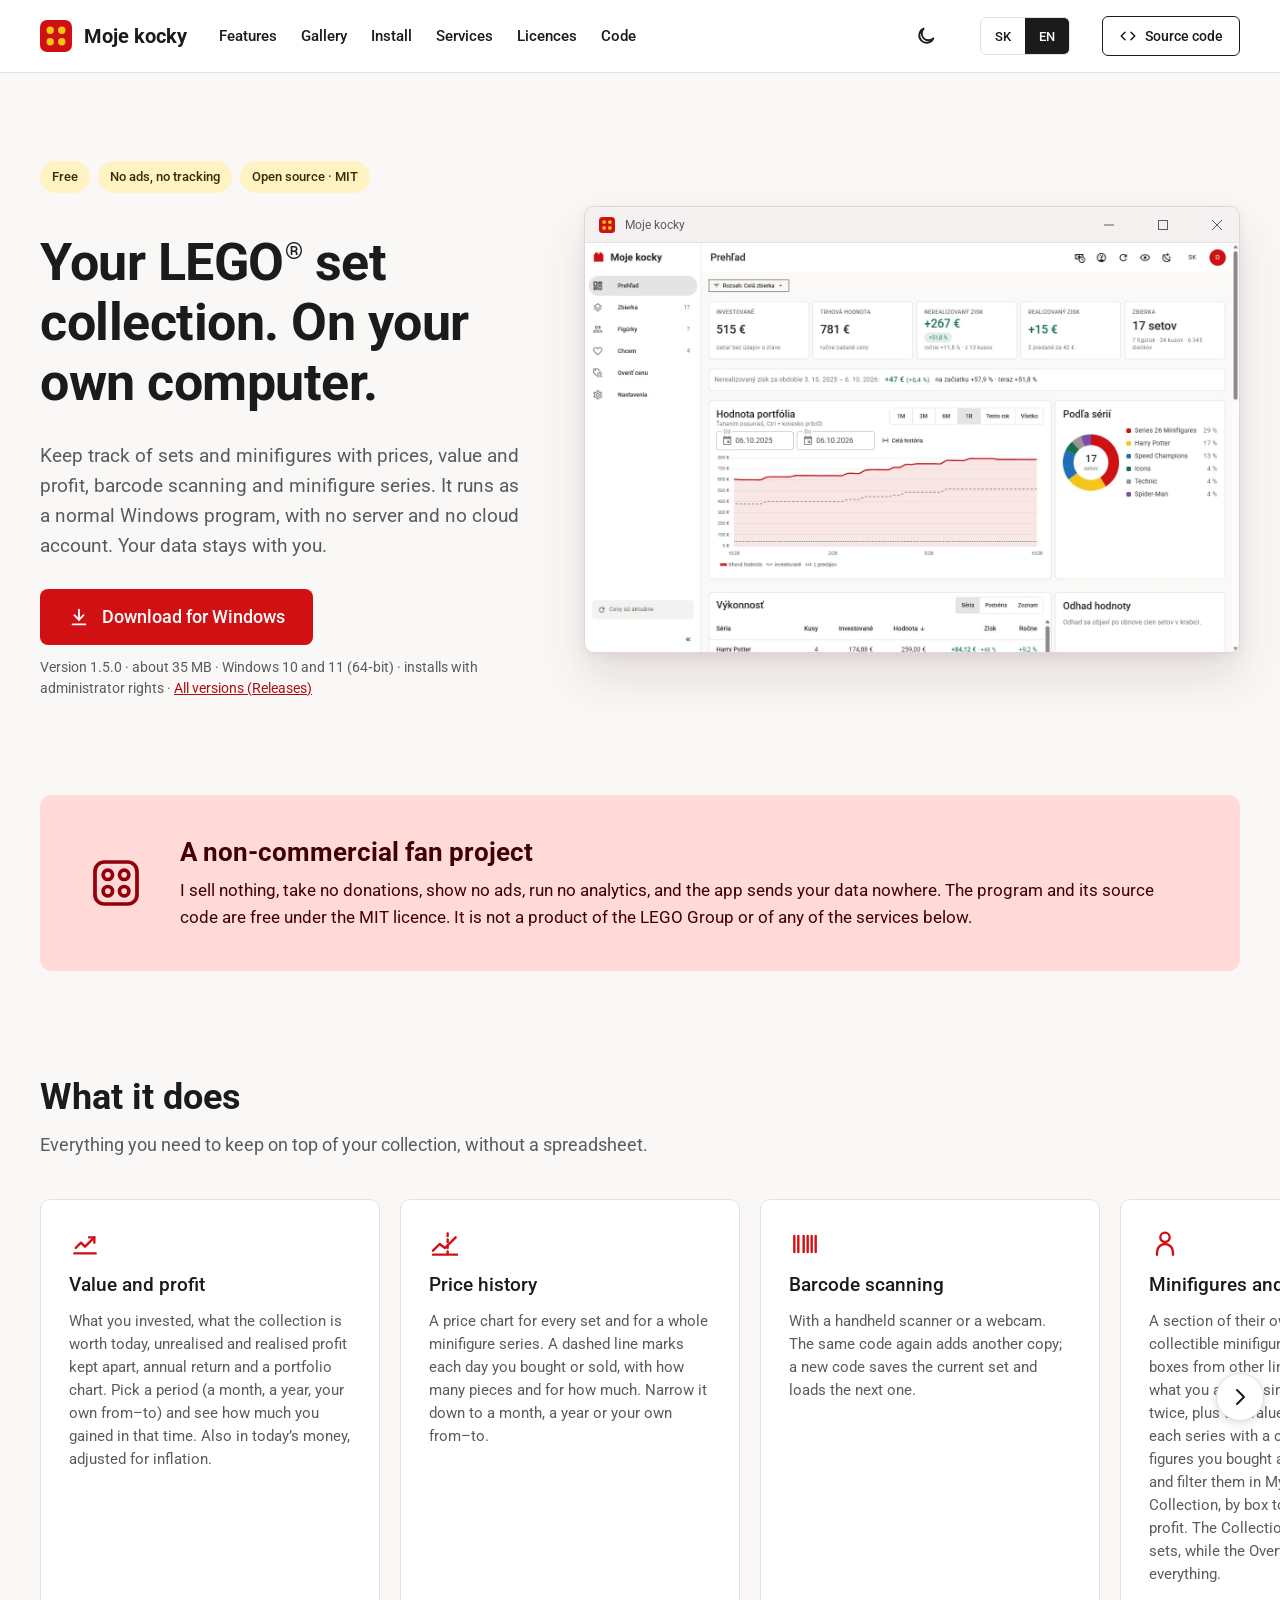
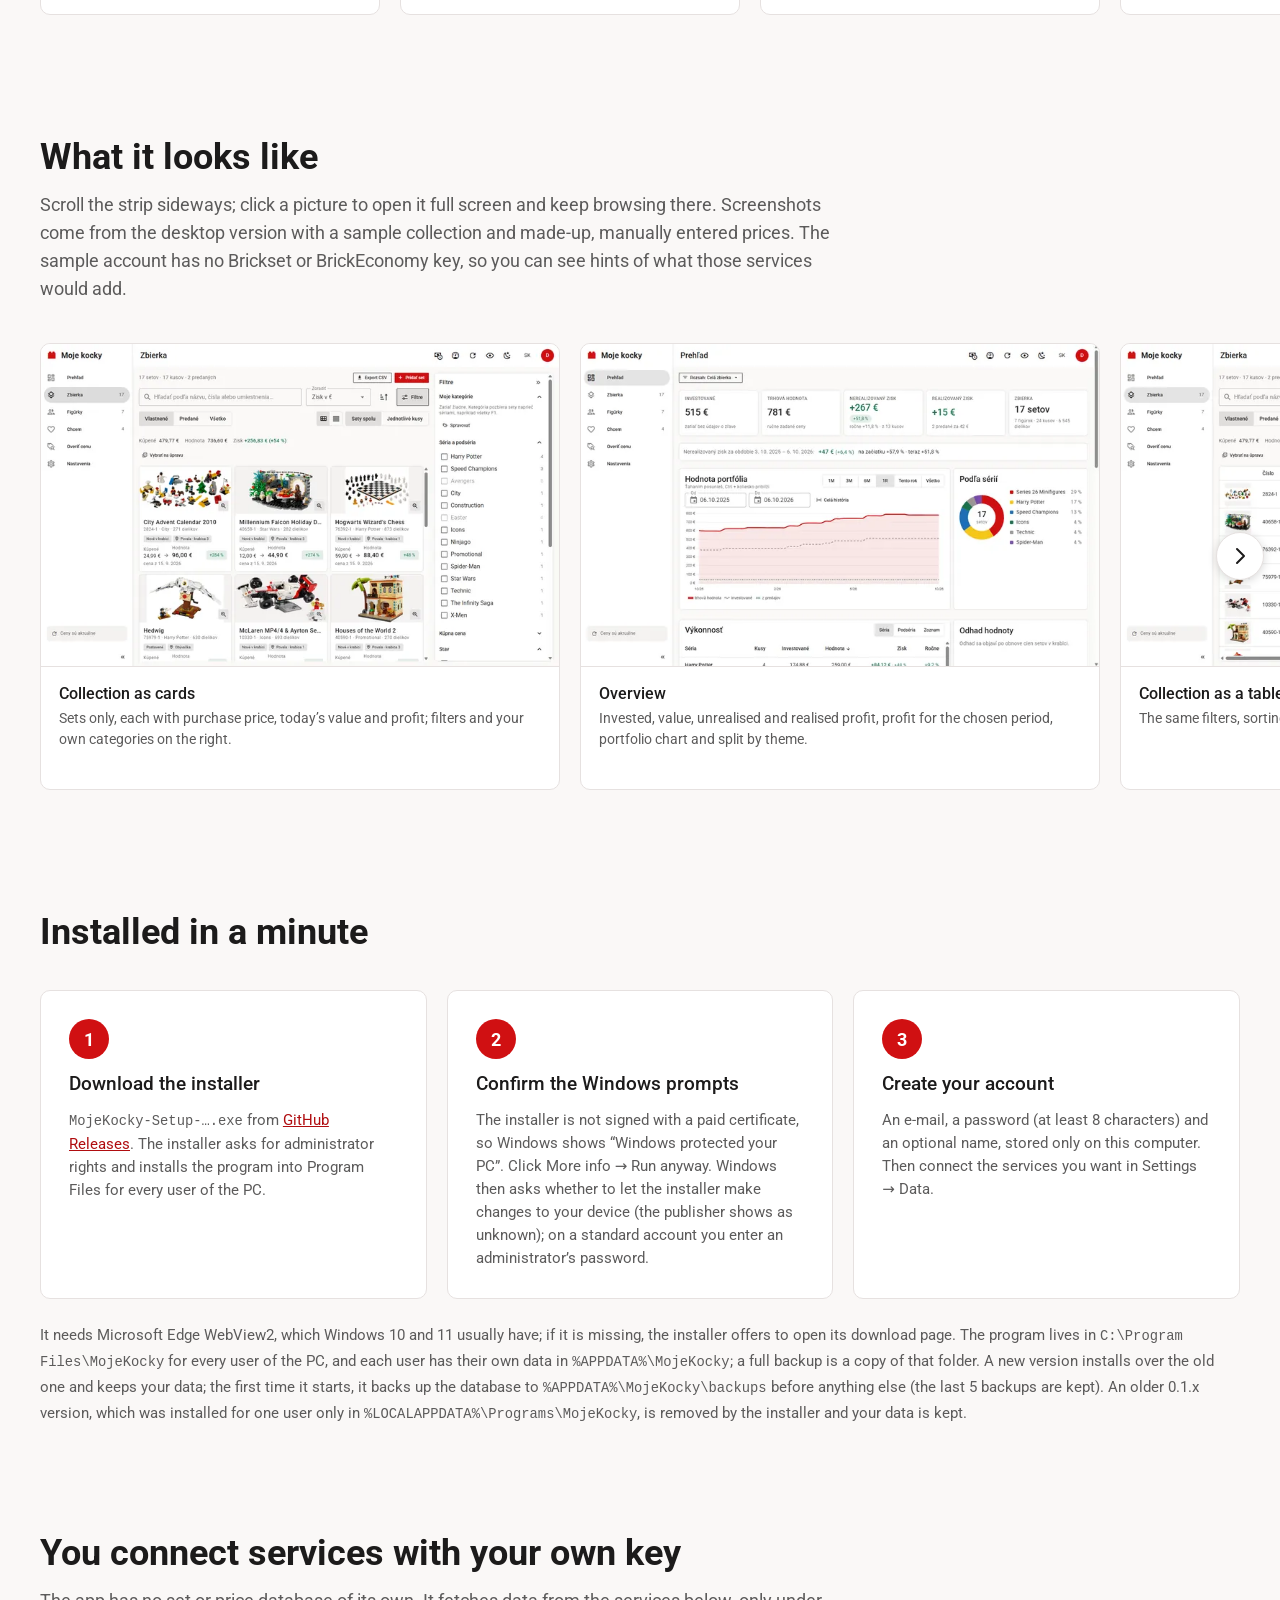
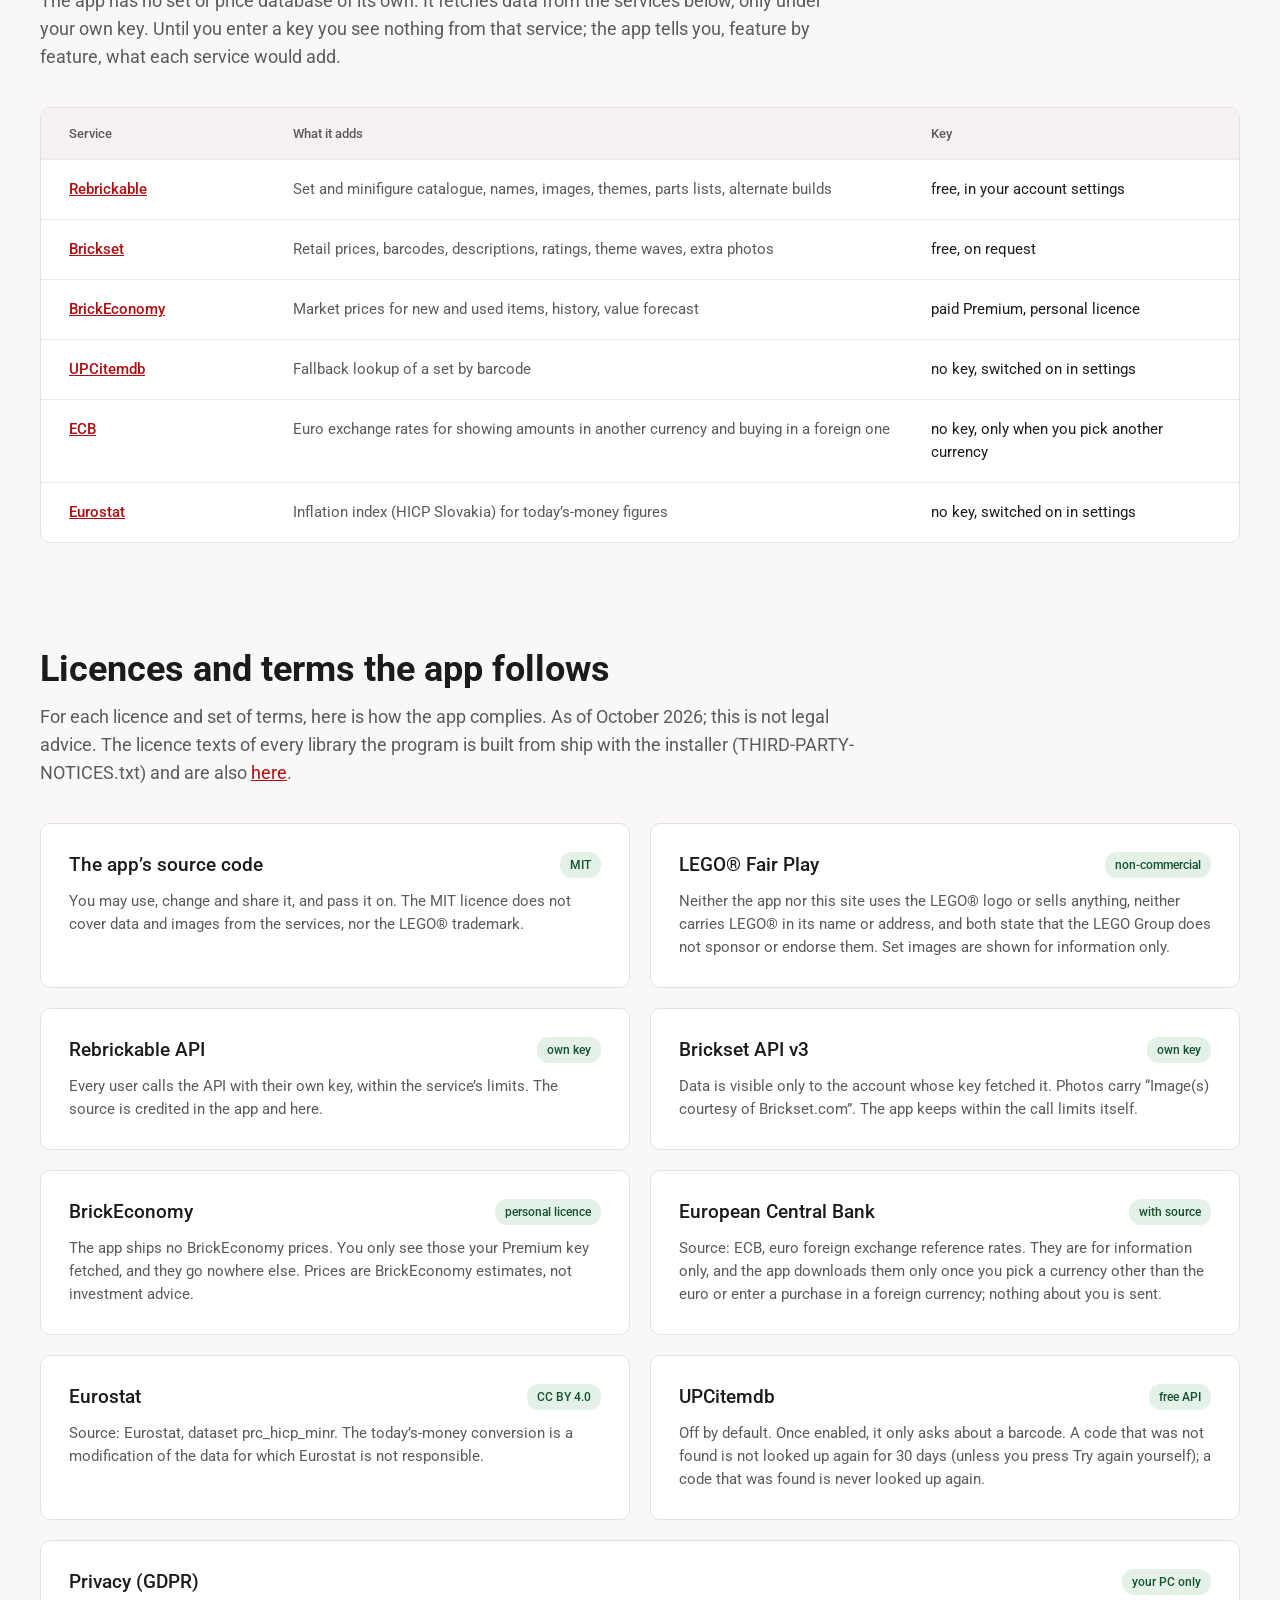
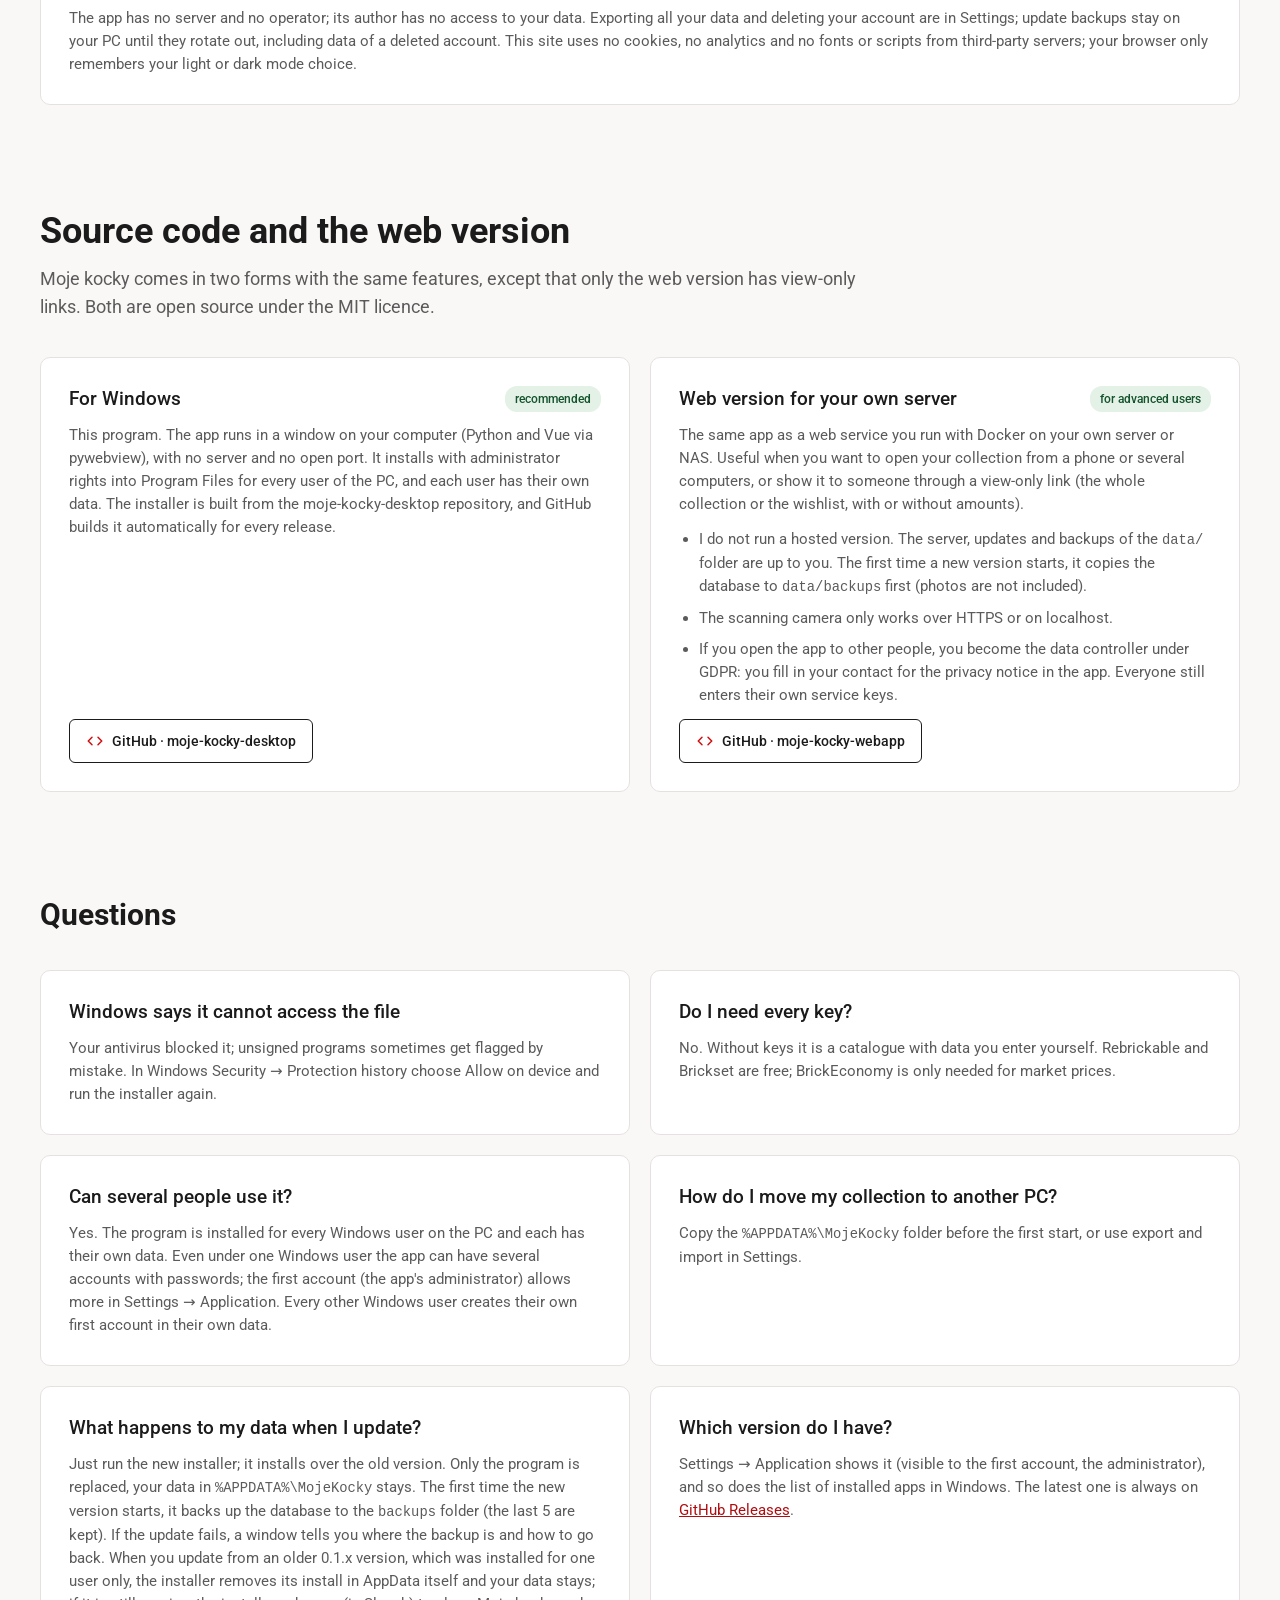
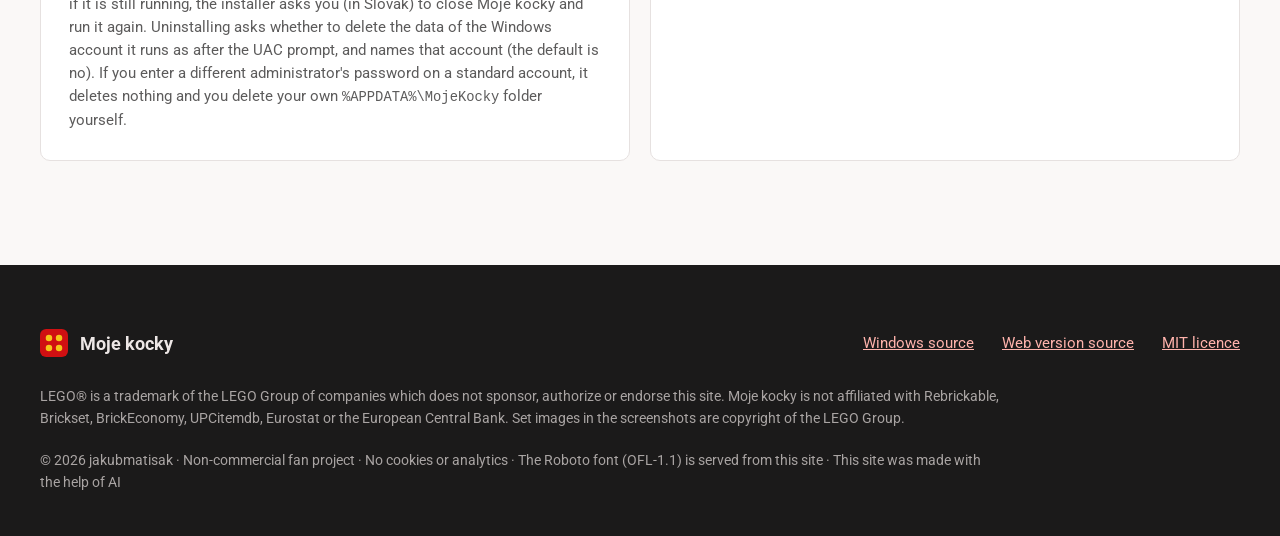
==== commit 906a5f3e: "Stránka k 1.5.0: Moje figúrky, odkaz a verzia Co-Authored-By: Claude Opus 5.5 <noreply@anthropic.com" ====
--- a/en/index.html
+++ b/en/index.html
@@ -46,10 +46,10 @@
     "sk",
     "en"
   ],
-  "softwareVersion": "1.4.2",
+  "softwareVersion": "1.5.0",
   "fileSize": "35 MB",
   "releaseNotes": "https://github.com/jakubmatisak/moje-kocky-desktop/releases/latest",
-  "dateModified": "2026-10-07",
+  "dateModified": "2026-10-11",
   "isAccessibleForFree": true,
   "license": "https://opensource.org/license/mit",
   "offers": {
@@ -57,7 +57,7 @@
     "price": "0",
     "priceCurrency": "EUR"
   },
-  "downloadUrl": "https://github.com/jakubmatisak/moje-kocky-desktop/releases/download/v1.4.2/MojeKocky-Setup-1.4.2.exe",
+  "downloadUrl": "https://github.com/jakubmatisak/moje-kocky-desktop/releases/download/v1.5.0/MojeKocky-Setup-1.5.0.exe",
   "image": "https://jakubmatisak.github.io/moje-kocky/assets/img/og.jpg",
   "screenshot": [
     "https://jakubmatisak.github.io/moje-kocky/assets/img/prehlad.webp",
@@ -138,11 +138,11 @@
 <h1><span class="sk">Tvoja zbierka LEGO<span class="reg">®</span> setov. Na tvojom počítači.</span><span class="en">Your LEGO<span class="reg">®</span> set collection. On your own computer.</span></h1>
 <p class="lead"><span class="sk">Evidencia setov a figúrok s cenami, hodnotou a ziskom, skenovaním čiarových kódov a sériami figúrok. Beží ako obyčajný program pre Windows, bez servera a bez účtu v cloude. Údaje ostávajú u teba.</span><span class="en">Keep track of sets and minifigures with prices, value and profit, barcode scanning and minifigure series. It runs as a normal Windows program, with no server and no cloud account. Your data stays with you.</span></p>
 <div class="download">
-<a class="btn-primary" href="https://github.com/jakubmatisak/moje-kocky-desktop/releases/download/v1.4.2/MojeKocky-Setup-1.4.2.exe">
+<a class="btn-primary" href="https://github.com/jakubmatisak/moje-kocky-desktop/releases/download/v1.5.0/MojeKocky-Setup-1.5.0.exe">
 <svg width="22" height="22" viewBox="0 0 24 24" fill="none" stroke="currentColor" stroke-width="2" stroke-linecap="round" stroke-linejoin="round" aria-hidden="true"><path d="M12 4v11"/><path d="M7 10l5 5 5-5"/><path d="M5 20h14"/></svg>
 <span class="sk">Stiahnuť pre Windows</span><span class="en">Download for Windows</span>
 </a>
-<span class="meta"><span class="sk">Verzia 1.4.2 · asi 35 MB · Windows 10 a 11&nbsp;(64&#8209;bit) · inštalácia s&nbsp;právami správcu · <a href="https://github.com/jakubmatisak/moje-kocky-desktop/releases">Všetky verzie (Releases)</a></span><span class="en">Version 1.4.2 · about 35 MB · Windows 10 and 11&nbsp;(64&#8209;bit) · installs with administrator rights · <a href="https://github.com/jakubmatisak/moje-kocky-desktop/releases">All versions (Releases)</a></span></span>
+<span class="meta"><span class="sk">Verzia 1.5.0 · asi 35 MB · Windows 10 a 11&nbsp;(64&#8209;bit) · inštalácia s&nbsp;právami správcu · <a href="https://github.com/jakubmatisak/moje-kocky-desktop/releases">Všetky verzie (Releases)</a></span><span class="en">Version 1.5.0 · about 35 MB · Windows 10 and 11&nbsp;(64&#8209;bit) · installs with administrator rights · <a href="https://github.com/jakubmatisak/moje-kocky-desktop/releases">All versions (Releases)</a></span></span>
 <span class="phone-note"><span class="sk">Si na telefóne? Moje kocky bežia len na počítači s Windows. Pošli si odkaz a stiahni si ich tam.</span><span class="en">On a phone? The app only runs on a Windows computer. Send yourself the link and download it there.</span></span>
 </div>
 </div>
@@ -196,7 +196,7 @@
 <li><article class="card">
 <svg width="32" height="32" viewBox="0 0 24 24" fill="none" stroke-width="1.8" stroke-linecap="round" stroke-linejoin="round" aria-hidden="true"><circle cx="12" cy="7" r="3.5"/><path d="M6 20v-2a6 6 0 0 1 12 0v2"/></svg>
 <h3><span class="sk">Figúrky a série</span><span class="en">Minifigures and series</span></h3>
-<p><span class="sk">Vlastná sekcia so všetkými zberateľskými sériami minifigúrok aj blind-boxmi iných radov: hneď vidíš, čo ti chýba a čo máš dvakrát, a pri každej sérii aj hodnotu tvojich figúrok s grafom. Viac kúpených figúrok pridáš naraz jednou sumou. Zbierka tak ostáva prehľadná so setmi, Prehľad a export rátajú všetko.</span><span class="en">A section of their own with every collectible minifigure series and blind boxes from other lines: see at a glance what you are missing and what you have twice, plus the value of your figures in each series with a chart. Add several figures you bought at once, for one total. The Collection stays a tidy list of sets, while the Overview and export count everything.</span></p>
+<p><span class="sk">Vlastná sekcia so všetkými zberateľskými sériami minifigúrok aj blind-boxmi iných radov: hneď vidíš, čo ti chýba a čo máš dvakrát, a pri každej sérii aj hodnotu tvojich figúrok s grafom. Viac kúpených figúrok pridáš naraz jednou sumou a v Moje figúrky ich filtruješ ako Zbierku, aj podľa krabice, s hodnotou a ziskom. Zbierka tak ostáva prehľadná so setmi, Prehľad a export rátajú všetko.</span><span class="en">A section of their own with every collectible minifigure series and blind boxes from other lines: see at a glance what you are missing and what you have twice, plus the value of your figures in each series with a chart. Add several figures you bought at once, for one total, and filter them in My minifigures like the Collection, by box too, with value and profit. The Collection stays a tidy list of sets, while the Overview and export count everything.</span></p>
 </article></li>
 <li><article class="card">
 <svg width="32" height="32" viewBox="0 0 24 24" fill="none" stroke-width="1.8" stroke-linecap="round" stroke-linejoin="round" aria-hidden="true"><circle cx="11" cy="11" r="6"/><path d="M20 20l-4.5-4.5"/><path d="M9 11h4"/><path d="M11 9v4"/></svg>
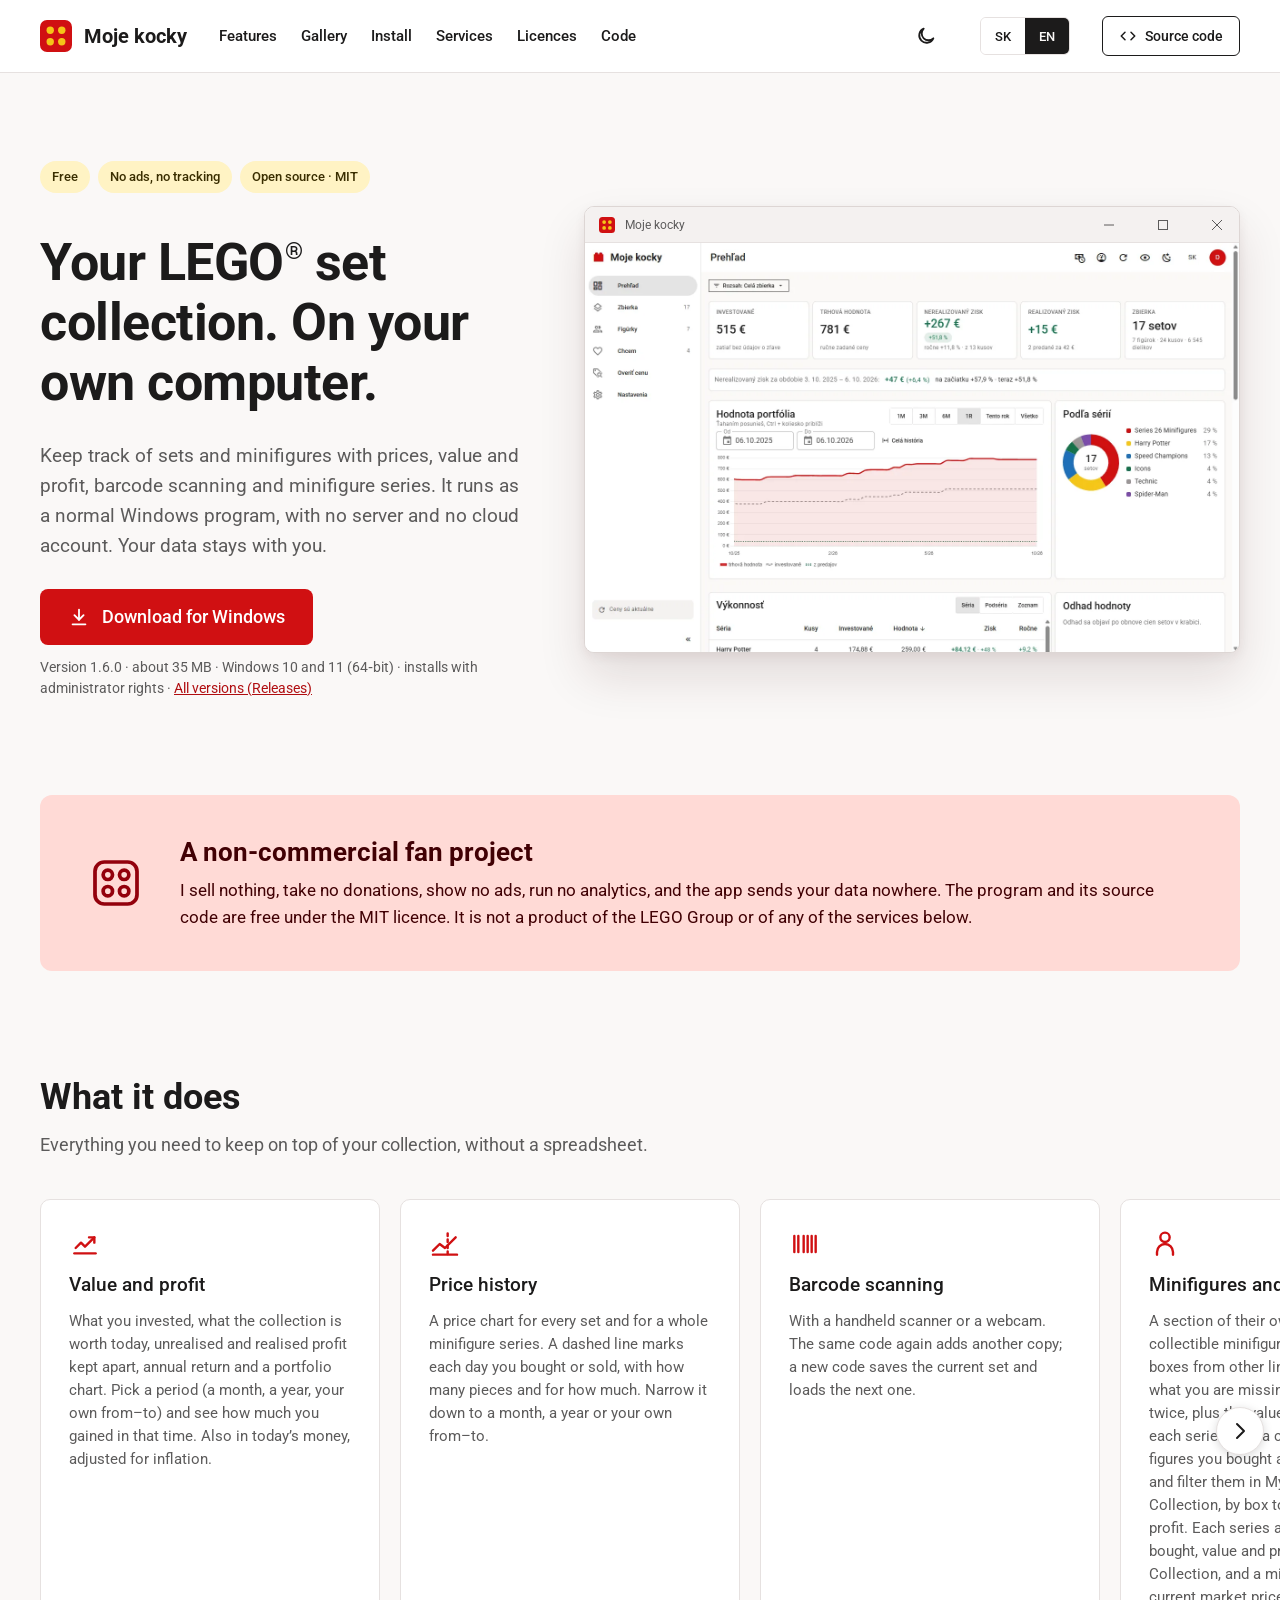
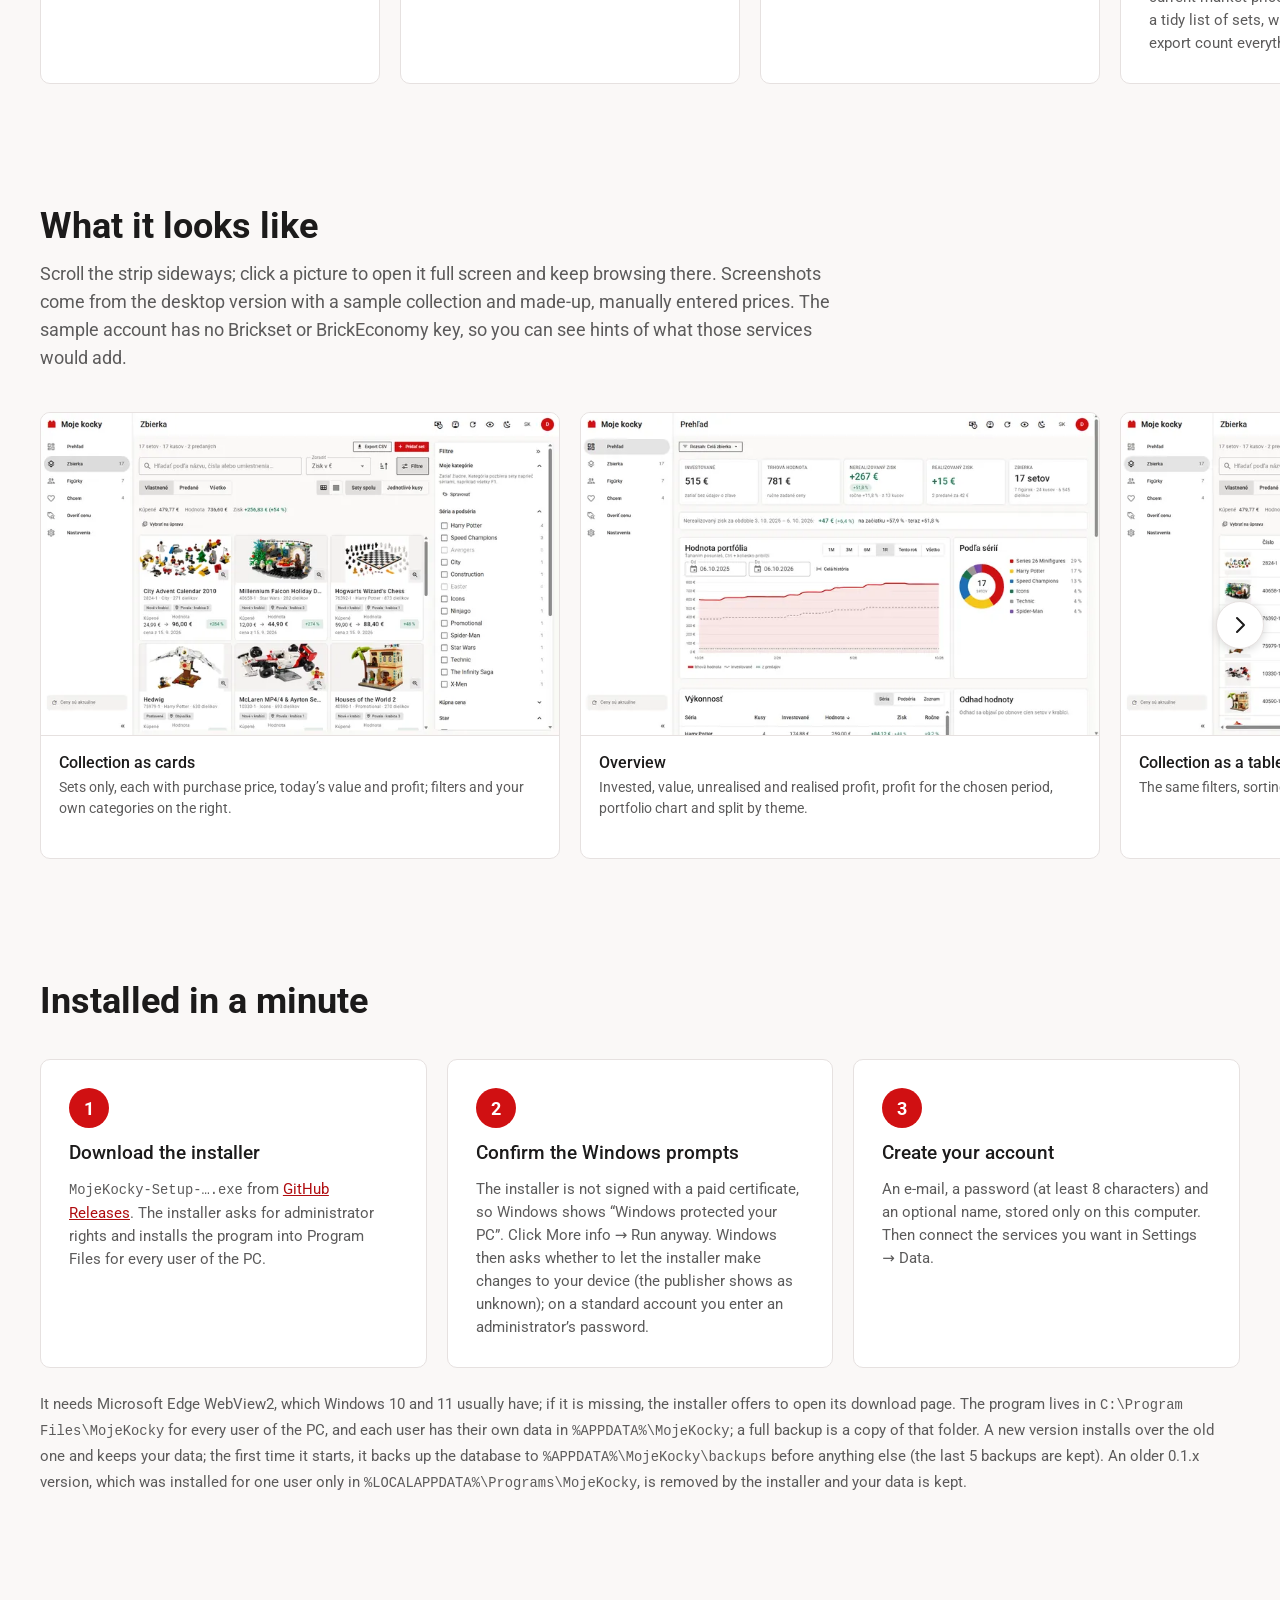
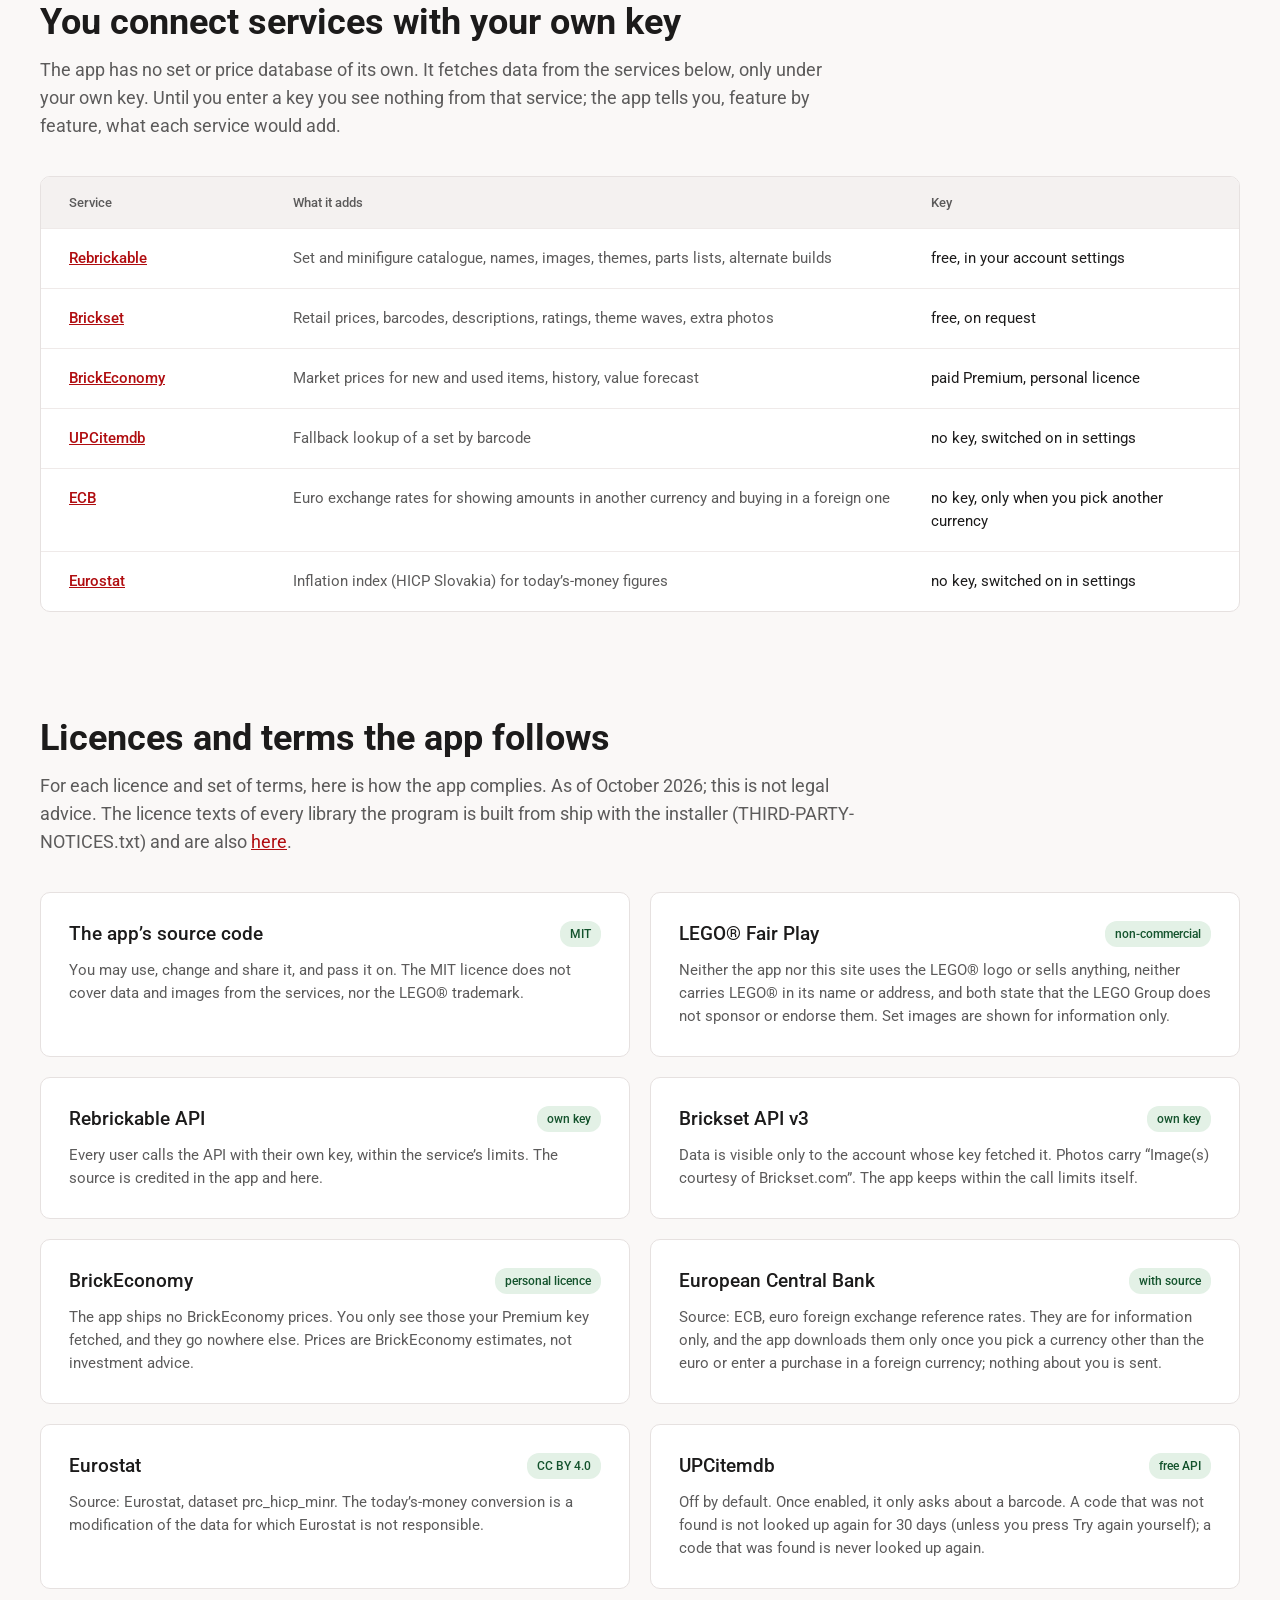
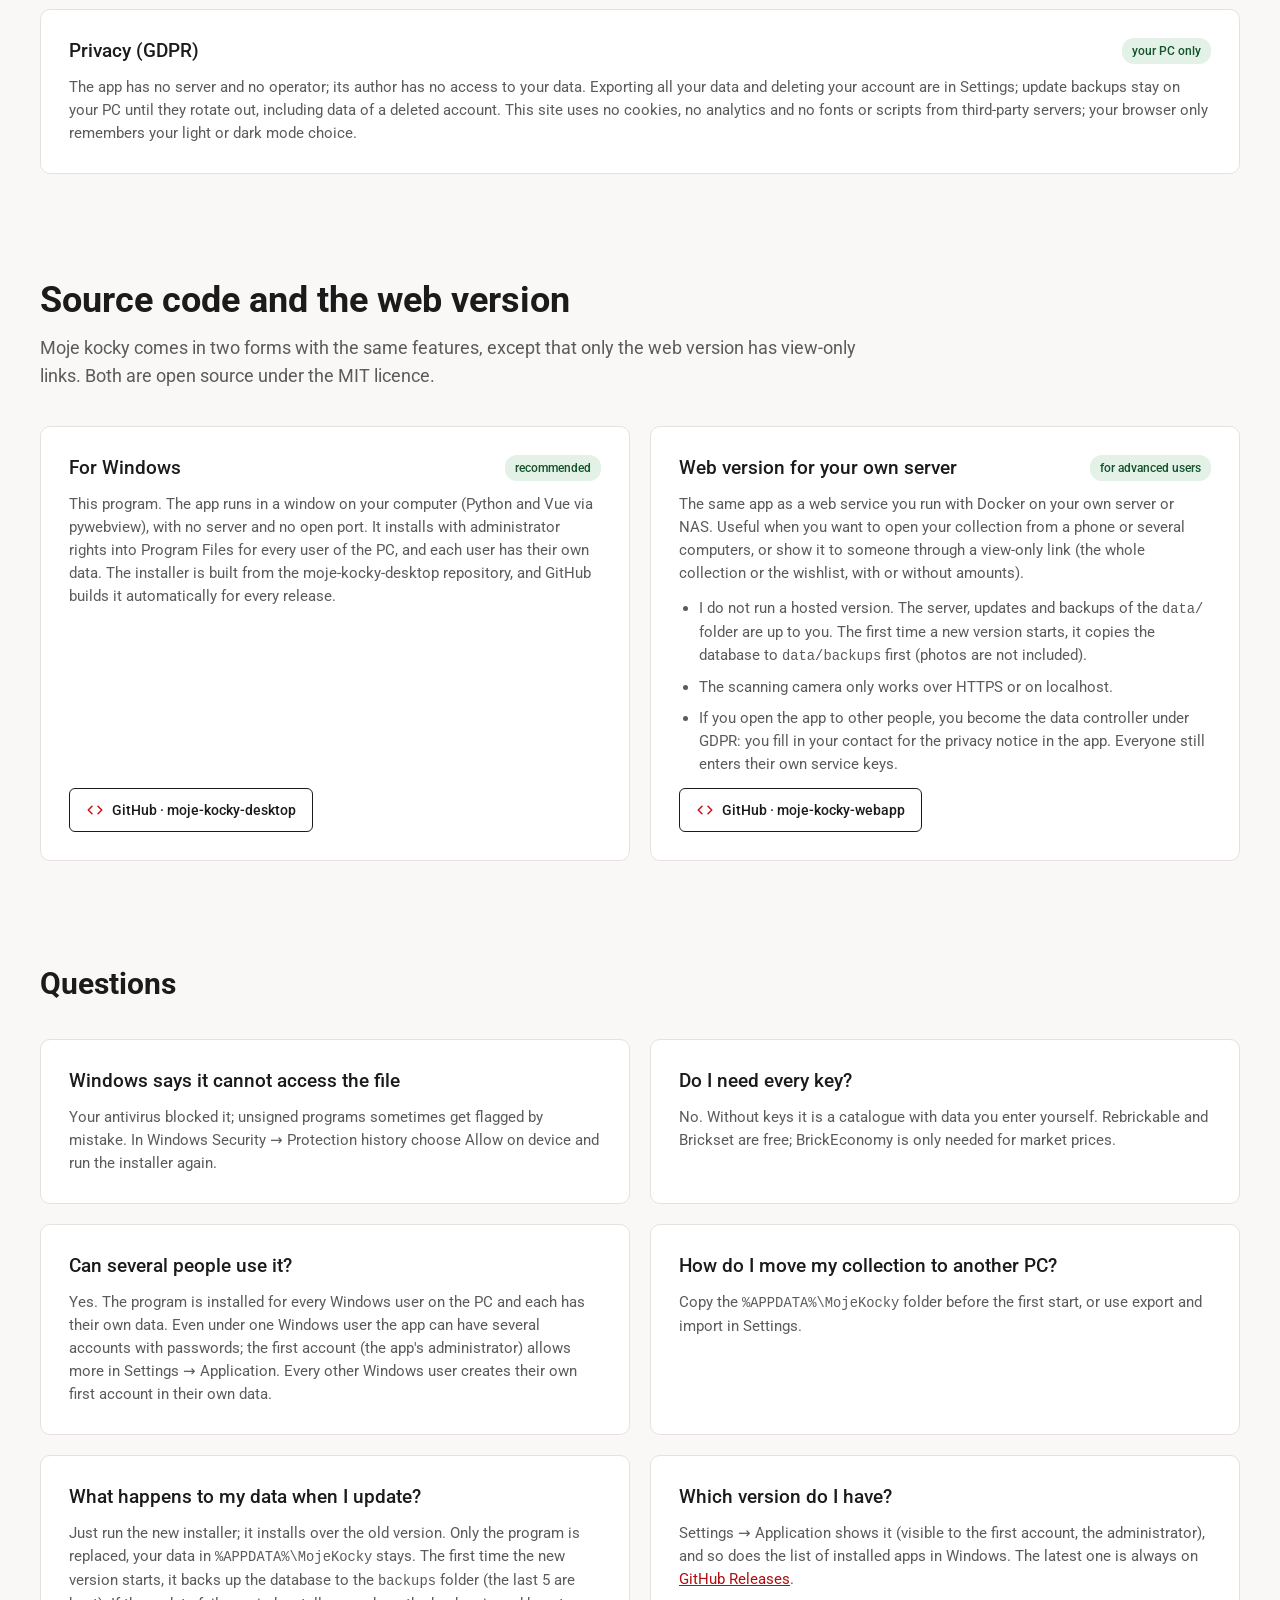
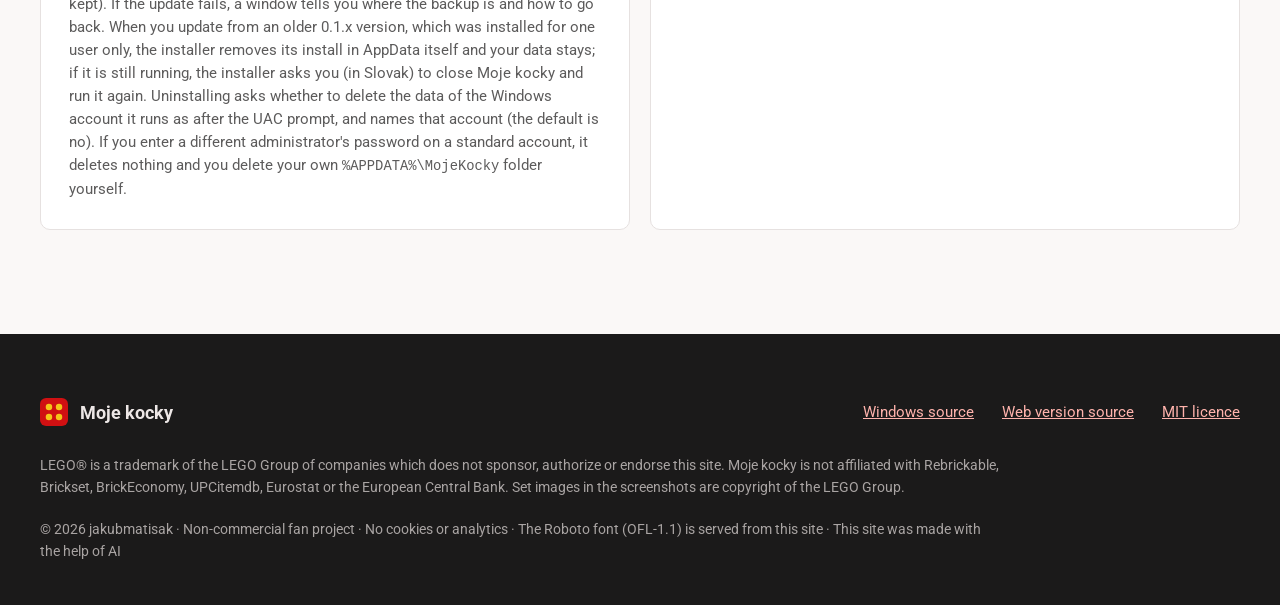
==== commit 8adaddf8: "Stránka k 1.6.0: ceny vo Figúrkach, odkaz a verzia Co-Authored-By: Claude Opus 5.5 <noreply@anthropi" ====
--- a/en/index.html
+++ b/en/index.html
@@ -46,7 +46,7 @@
     "sk",
     "en"
   ],
-  "softwareVersion": "1.5.0",
+  "softwareVersion": "1.6.0",
   "fileSize": "35 MB",
   "releaseNotes": "https://github.com/jakubmatisak/moje-kocky-desktop/releases/latest",
   "dateModified": "2026-10-11",
@@ -57,7 +57,7 @@
     "price": "0",
     "priceCurrency": "EUR"
   },
-  "downloadUrl": "https://github.com/jakubmatisak/moje-kocky-desktop/releases/download/v1.5.0/MojeKocky-Setup-1.5.0.exe",
+  "downloadUrl": "https://github.com/jakubmatisak/moje-kocky-desktop/releases/download/v1.6.0/MojeKocky-Setup-1.6.0.exe",
   "image": "https://jakubmatisak.github.io/moje-kocky/assets/img/og.jpg",
   "screenshot": [
     "https://jakubmatisak.github.io/moje-kocky/assets/img/prehlad.webp",
@@ -138,11 +138,11 @@
 <h1><span class="sk">Tvoja zbierka LEGO<span class="reg">®</span> setov. Na tvojom počítači.</span><span class="en">Your LEGO<span class="reg">®</span> set collection. On your own computer.</span></h1>
 <p class="lead"><span class="sk">Evidencia setov a figúrok s cenami, hodnotou a ziskom, skenovaním čiarových kódov a sériami figúrok. Beží ako obyčajný program pre Windows, bez servera a bez účtu v cloude. Údaje ostávajú u teba.</span><span class="en">Keep track of sets and minifigures with prices, value and profit, barcode scanning and minifigure series. It runs as a normal Windows program, with no server and no cloud account. Your data stays with you.</span></p>
 <div class="download">
-<a class="btn-primary" href="https://github.com/jakubmatisak/moje-kocky-desktop/releases/download/v1.5.0/MojeKocky-Setup-1.5.0.exe">
+<a class="btn-primary" href="https://github.com/jakubmatisak/moje-kocky-desktop/releases/download/v1.6.0/MojeKocky-Setup-1.6.0.exe">
 <svg width="22" height="22" viewBox="0 0 24 24" fill="none" stroke="currentColor" stroke-width="2" stroke-linecap="round" stroke-linejoin="round" aria-hidden="true"><path d="M12 4v11"/><path d="M7 10l5 5 5-5"/><path d="M5 20h14"/></svg>
 <span class="sk">Stiahnuť pre Windows</span><span class="en">Download for Windows</span>
 </a>
-<span class="meta"><span class="sk">Verzia 1.5.0 · asi 35 MB · Windows 10 a 11&nbsp;(64&#8209;bit) · inštalácia s&nbsp;právami správcu · <a href="https://github.com/jakubmatisak/moje-kocky-desktop/releases">Všetky verzie (Releases)</a></span><span class="en">Version 1.5.0 · about 35 MB · Windows 10 and 11&nbsp;(64&#8209;bit) · installs with administrator rights · <a href="https://github.com/jakubmatisak/moje-kocky-desktop/releases">All versions (Releases)</a></span></span>
+<span class="meta"><span class="sk">Verzia 1.6.0 · asi 35 MB · Windows 10 a 11&nbsp;(64&#8209;bit) · inštalácia s&nbsp;právami správcu · <a href="https://github.com/jakubmatisak/moje-kocky-desktop/releases">Všetky verzie (Releases)</a></span><span class="en">Version 1.6.0 · about 35 MB · Windows 10 and 11&nbsp;(64&#8209;bit) · installs with administrator rights · <a href="https://github.com/jakubmatisak/moje-kocky-desktop/releases">All versions (Releases)</a></span></span>
 <span class="phone-note"><span class="sk">Si na telefóne? Moje kocky bežia len na počítači s Windows. Pošli si odkaz a stiahni si ich tam.</span><span class="en">On a phone? The app only runs on a Windows computer. Send yourself the link and download it there.</span></span>
 </div>
 </div>
@@ -196,7 +196,7 @@
 <li><article class="card">
 <svg width="32" height="32" viewBox="0 0 24 24" fill="none" stroke-width="1.8" stroke-linecap="round" stroke-linejoin="round" aria-hidden="true"><circle cx="12" cy="7" r="3.5"/><path d="M6 20v-2a6 6 0 0 1 12 0v2"/></svg>
 <h3><span class="sk">Figúrky a série</span><span class="en">Minifigures and series</span></h3>
-<p><span class="sk">Vlastná sekcia so všetkými zberateľskými sériami minifigúrok aj blind-boxmi iných radov: hneď vidíš, čo ti chýba a čo máš dvakrát, a pri každej sérii aj hodnotu tvojich figúrok s grafom. Viac kúpených figúrok pridáš naraz jednou sumou a v Moje figúrky ich filtruješ ako Zbierku, aj podľa krabice, s hodnotou a ziskom. Zbierka tak ostáva prehľadná so setmi, Prehľad a export rátajú všetko.</span><span class="en">A section of their own with every collectible minifigure series and blind boxes from other lines: see at a glance what you are missing and what you have twice, plus the value of your figures in each series with a chart. Add several figures you bought at once, for one total, and filter them in My minifigures like the Collection, by box too, with value and profit. The Collection stays a tidy list of sets, while the Overview and export count everything.</span></p>
+<p><span class="sk">Vlastná sekcia so všetkými zberateľskými sériami minifigúrok aj blind-boxmi iných radov: hneď vidíš, čo ti chýba a čo máš dvakrát, a pri každej sérii aj hodnotu tvojich figúrok s grafom. Viac kúpených figúrok pridáš naraz jednou sumou a v Moje figúrky ich filtruješ ako Zbierku, aj podľa krabice, s hodnotou a ziskom. Pri sérii aj figúrke vidíš kúpené, hodnotu a zisk ako v Zbierke a pri chýbajúcej figúrke aktuálnu cenu na trhu. Zbierka tak ostáva prehľadná so setmi, Prehľad a export rátajú všetko.</span><span class="en">A section of their own with every collectible minifigure series and blind boxes from other lines: see at a glance what you are missing and what you have twice, plus the value of your figures in each series with a chart. Add several figures you bought at once, for one total, and filter them in My minifigures like the Collection, by box too, with value and profit. Each series and figure shows bought, value and profit like the Collection, and a missing figure shows its current market price. The Collection stays a tidy list of sets, while the Overview and export count everything.</span></p>
 </article></li>
 <li><article class="card">
 <svg width="32" height="32" viewBox="0 0 24 24" fill="none" stroke-width="1.8" stroke-linecap="round" stroke-linejoin="round" aria-hidden="true"><circle cx="11" cy="11" r="6"/><path d="M20 20l-4.5-4.5"/><path d="M9 11h4"/><path d="M11 9v4"/></svg>
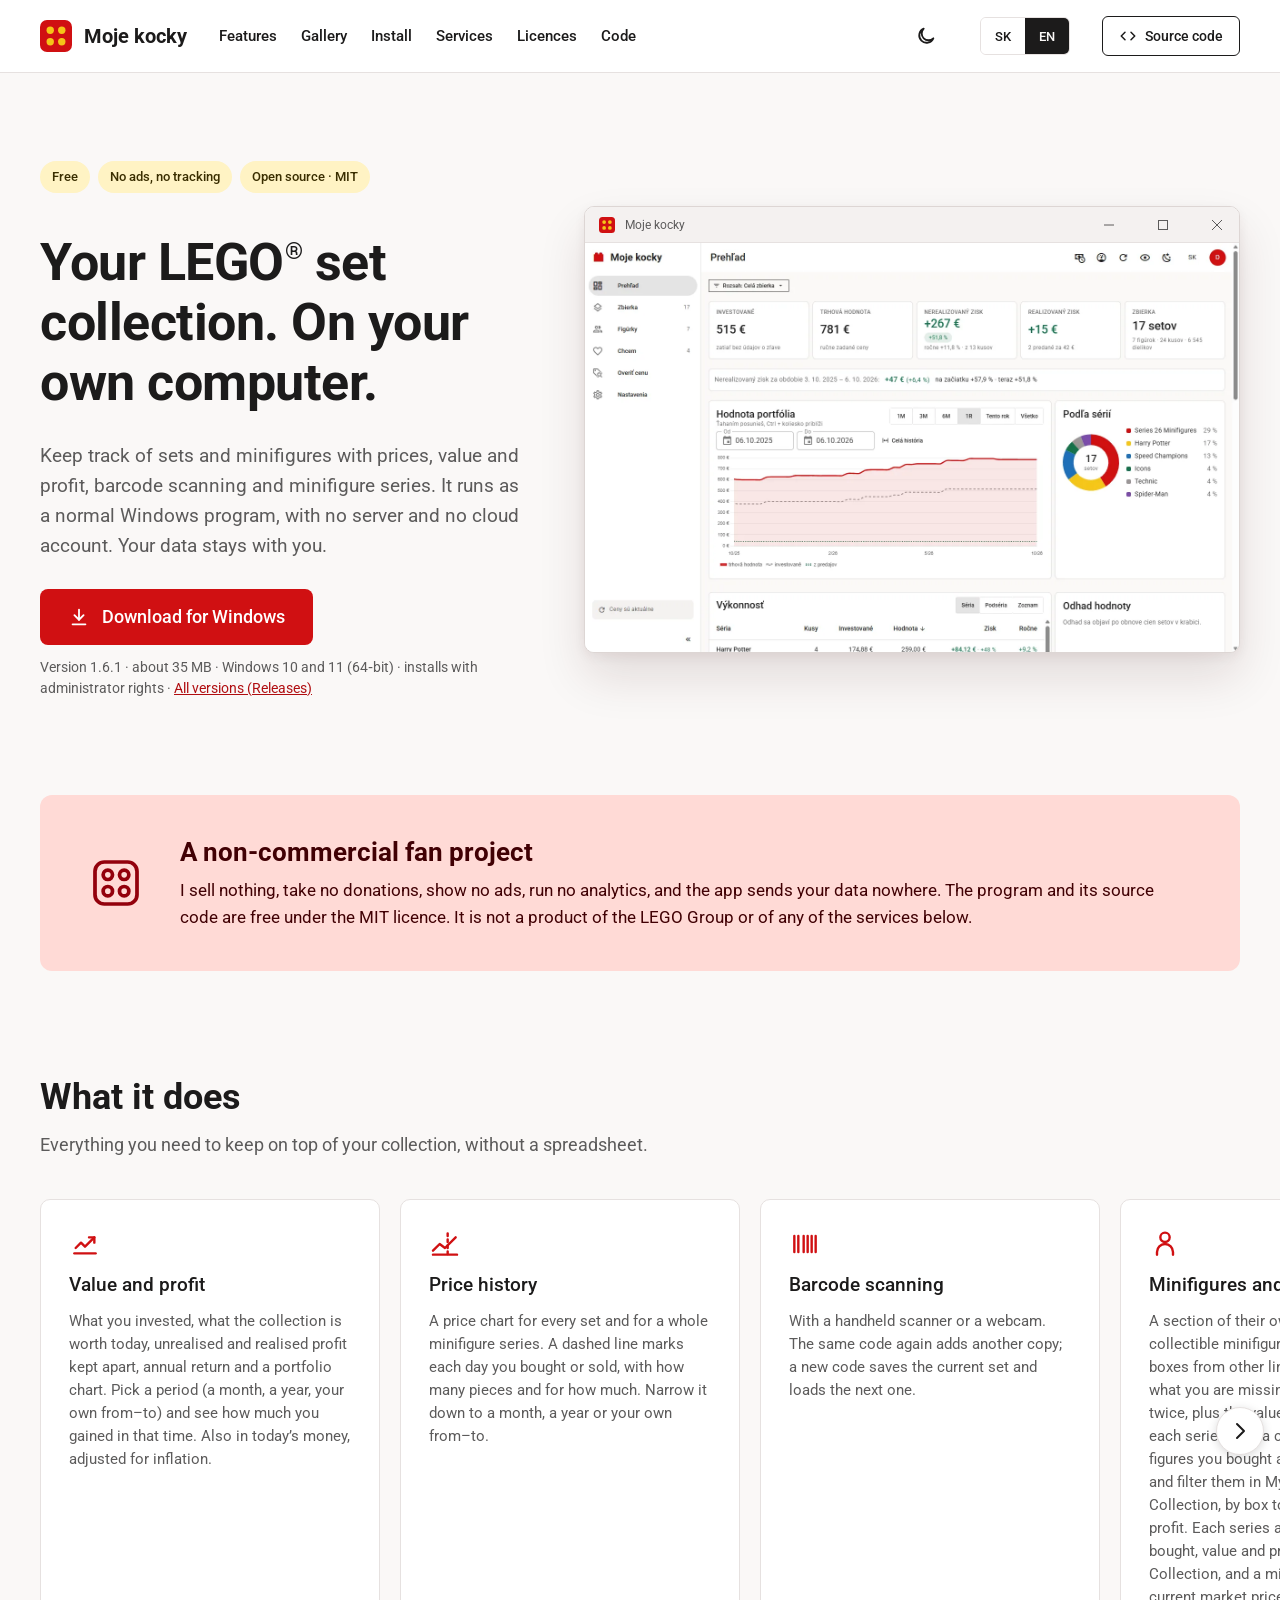
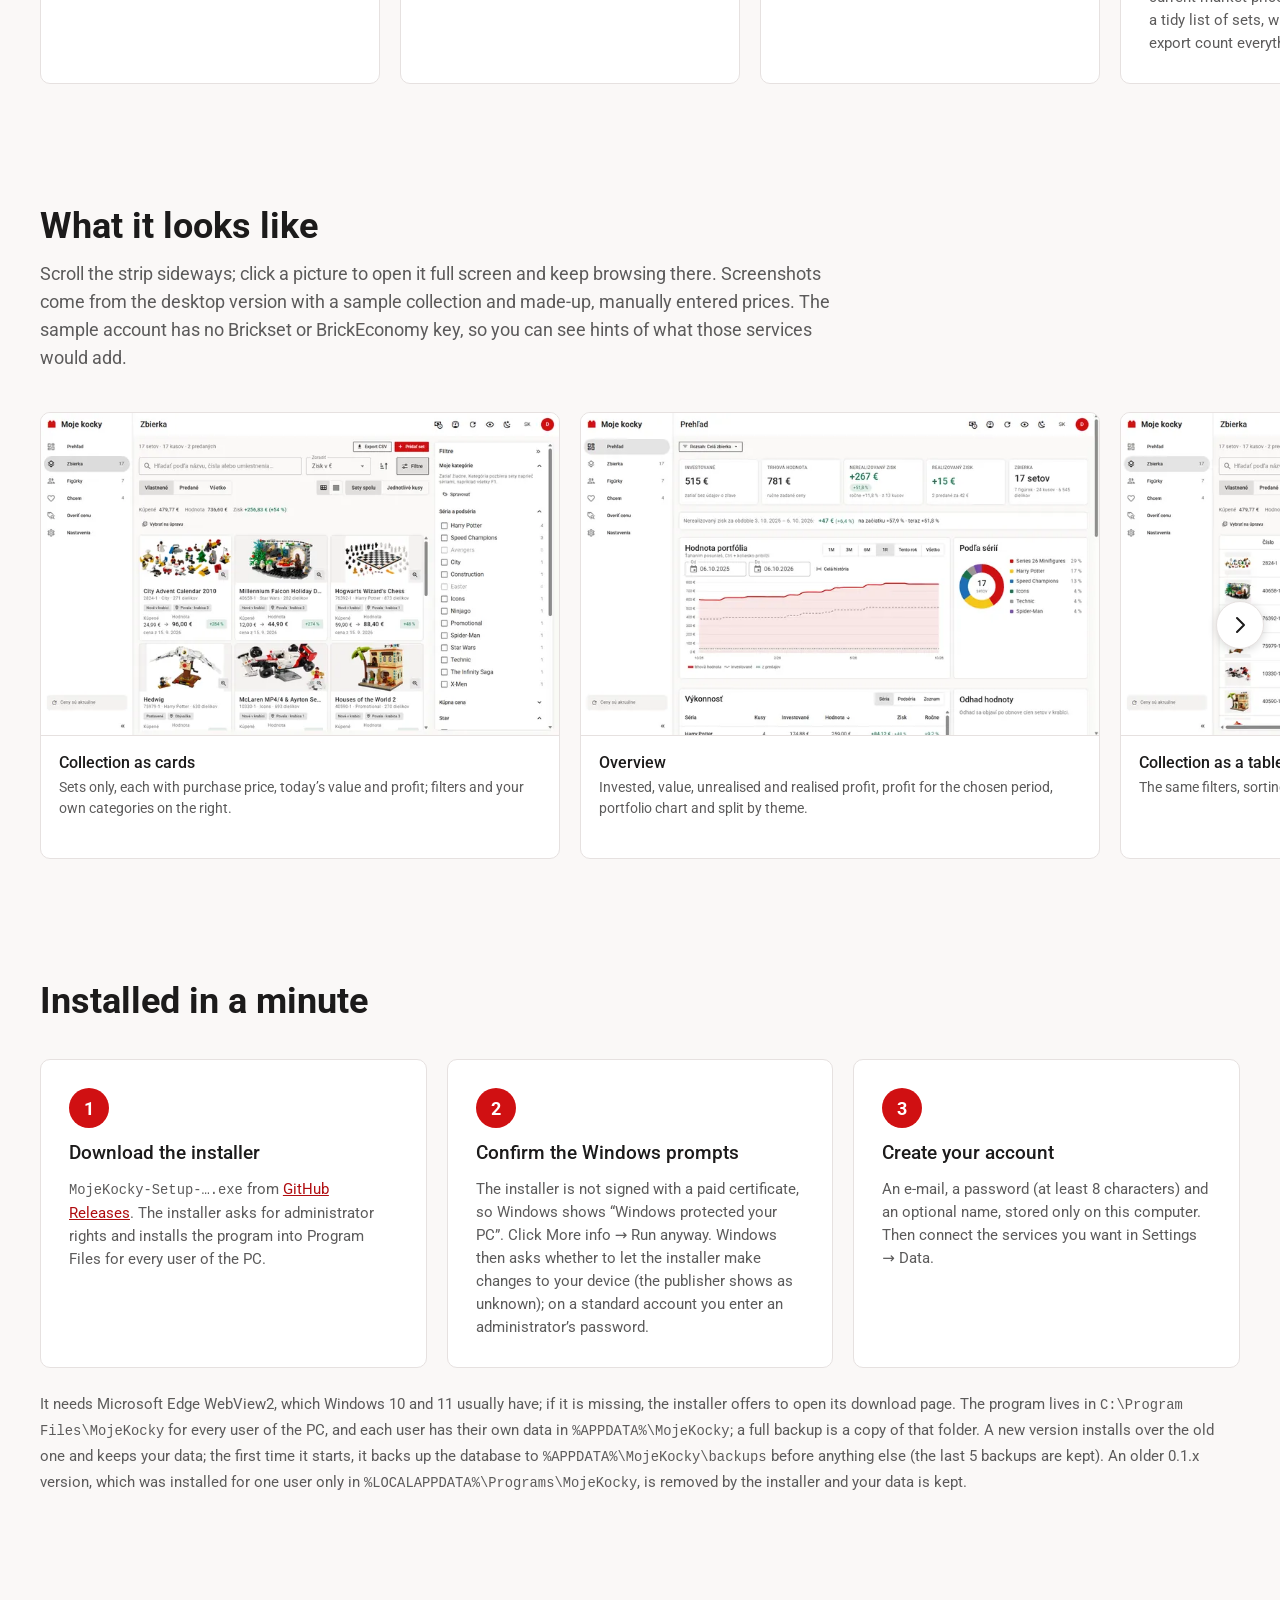
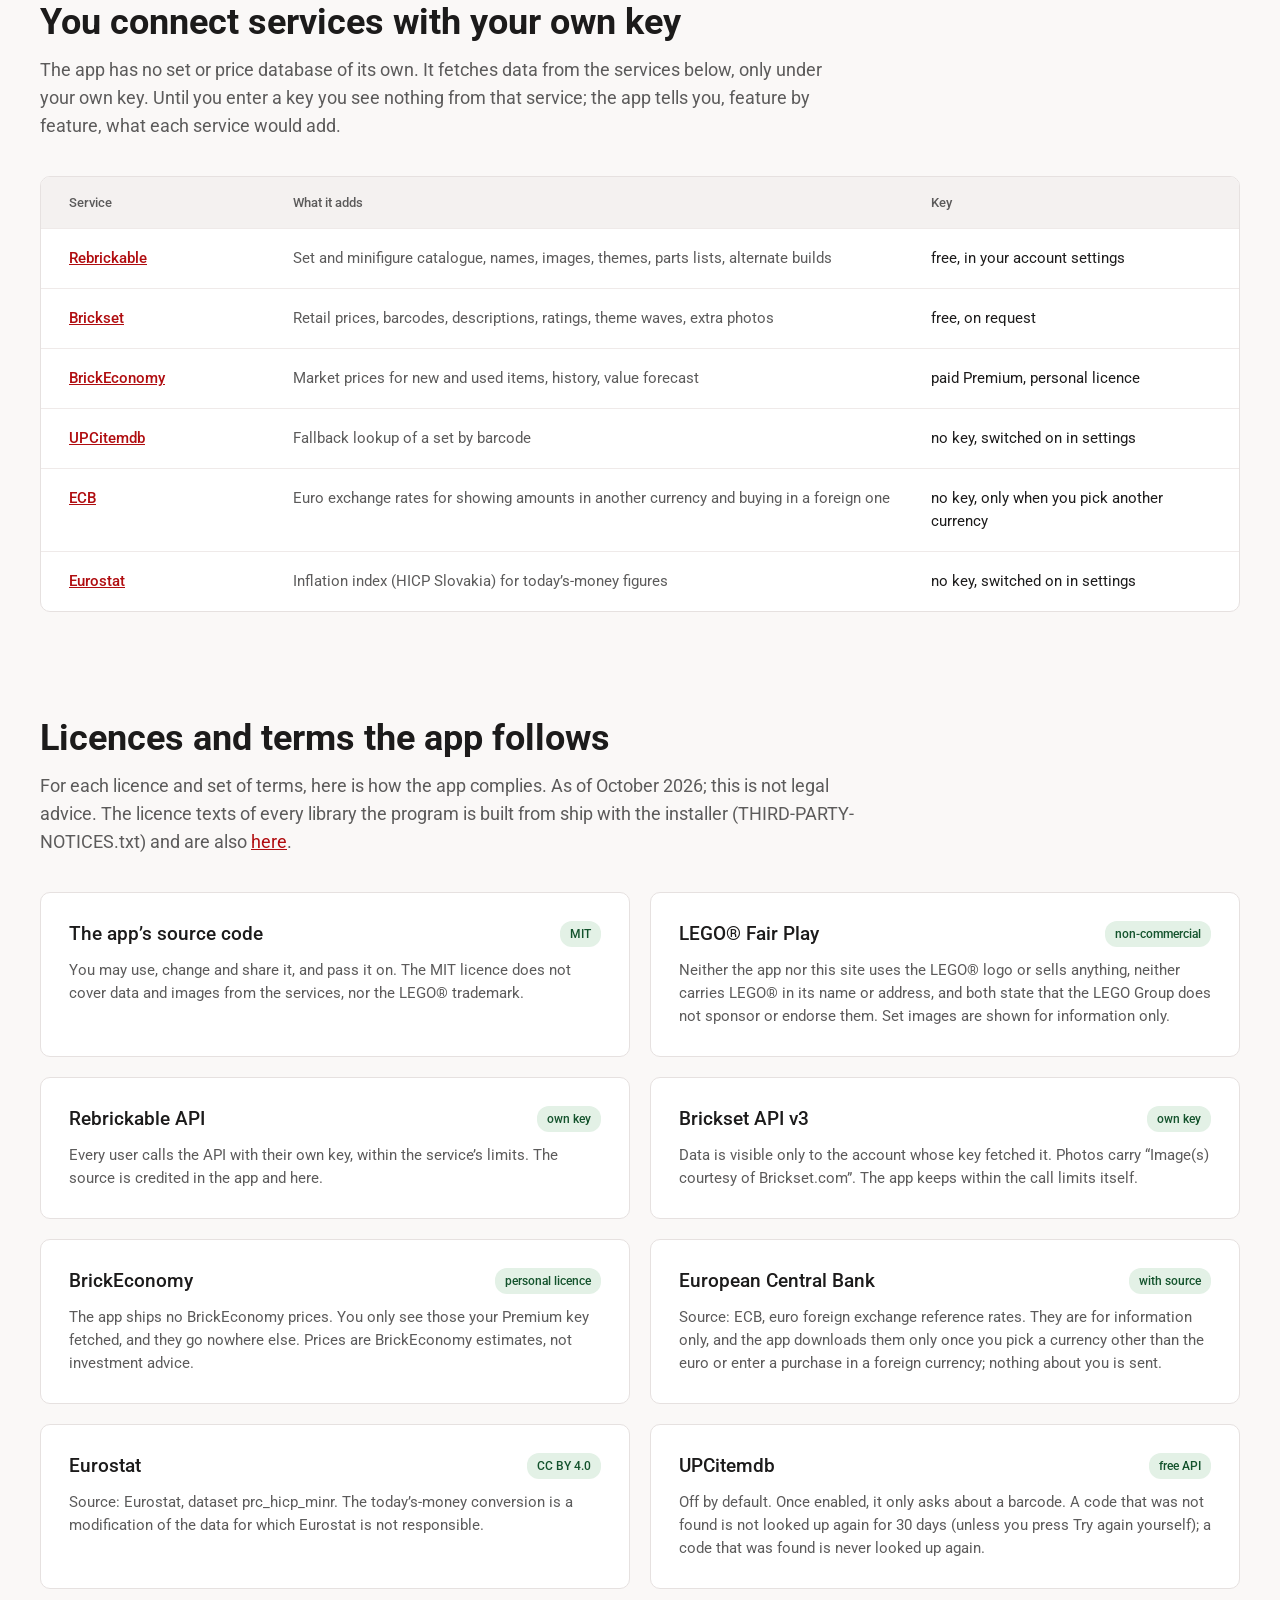
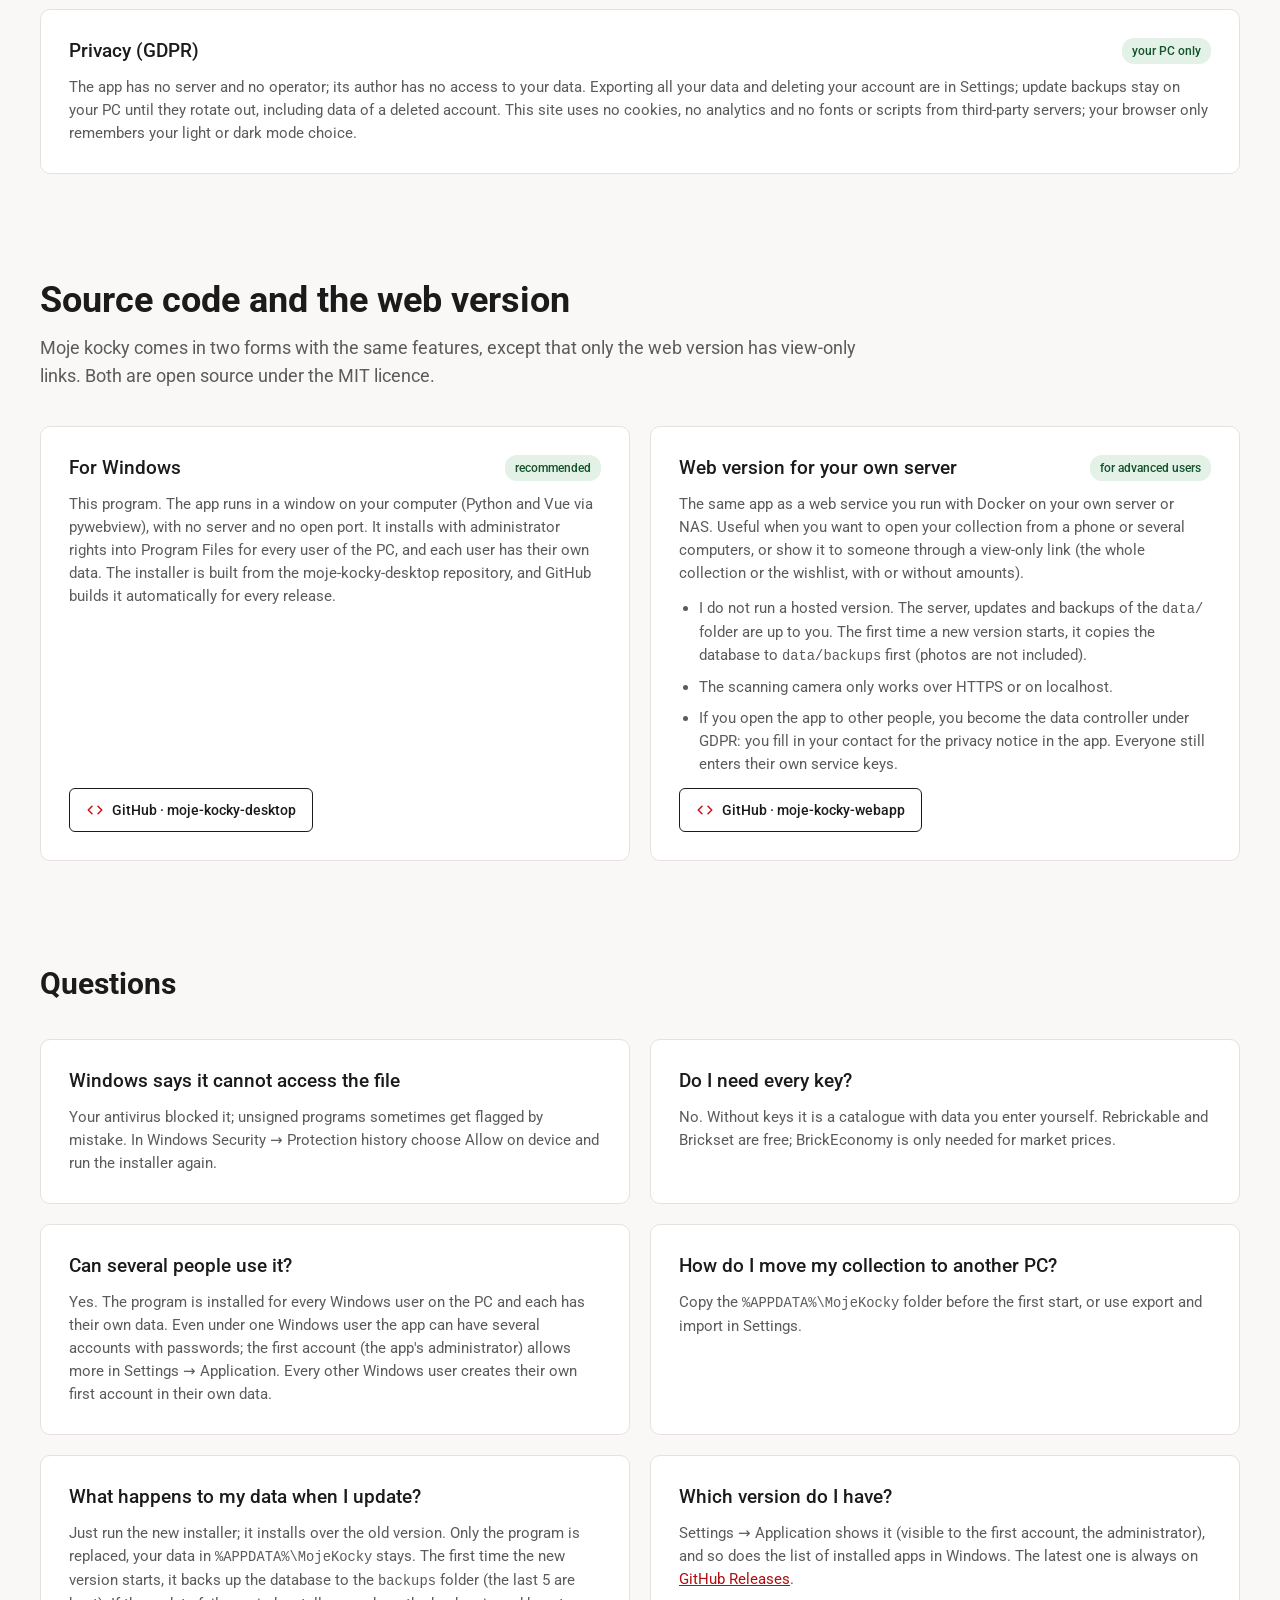
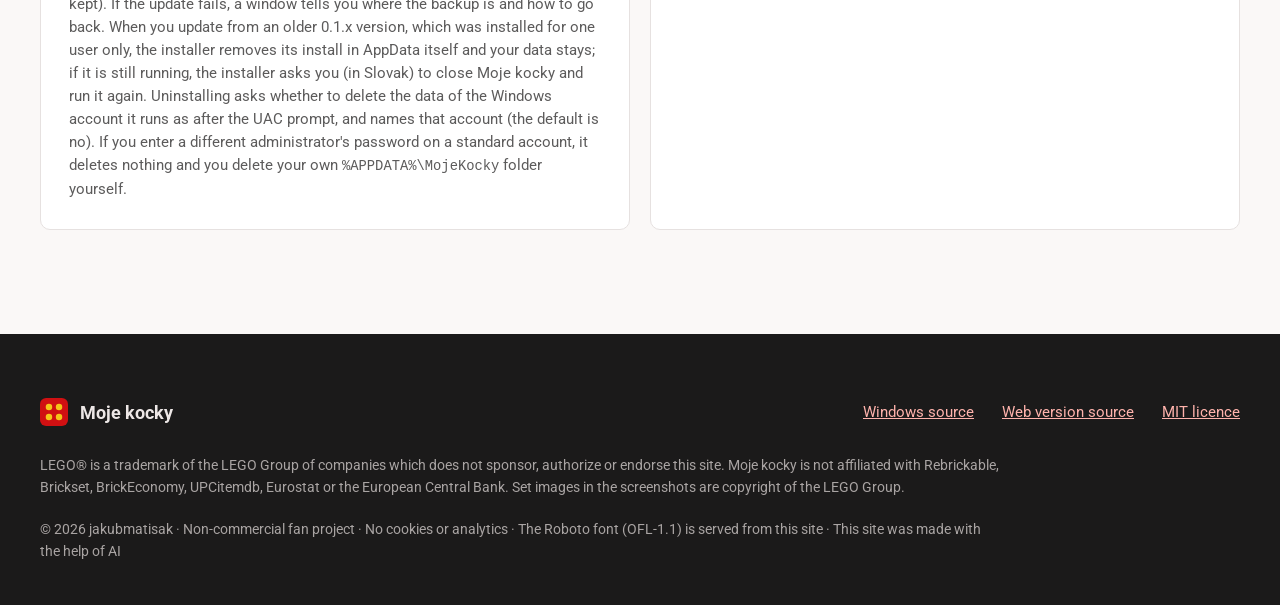
==== commit a6ae41f8: "Stránka k 1.6.1: odkaz a verzia Co-Authored-By: Claude Opus 5.5 <noreply@anthropic.com>" ====
--- a/en/index.html
+++ b/en/index.html
@@ -46,10 +46,10 @@
     "sk",
     "en"
   ],
-  "softwareVersion": "1.6.0",
+  "softwareVersion": "1.6.1",
   "fileSize": "35 MB",
   "releaseNotes": "https://github.com/jakubmatisak/moje-kocky-desktop/releases/latest",
-  "dateModified": "2026-10-11",
+  "dateModified": "2026-10-12",
   "isAccessibleForFree": true,
   "license": "https://opensource.org/license/mit",
   "offers": {
@@ -57,7 +57,7 @@
     "price": "0",
     "priceCurrency": "EUR"
   },
-  "downloadUrl": "https://github.com/jakubmatisak/moje-kocky-desktop/releases/download/v1.6.0/MojeKocky-Setup-1.6.0.exe",
+  "downloadUrl": "https://github.com/jakubmatisak/moje-kocky-desktop/releases/download/v1.6.1/MojeKocky-Setup-1.6.1.exe",
   "image": "https://jakubmatisak.github.io/moje-kocky/assets/img/og.jpg",
   "screenshot": [
     "https://jakubmatisak.github.io/moje-kocky/assets/img/prehlad.webp",
@@ -138,11 +138,11 @@
 <h1><span class="sk">Tvoja zbierka LEGO<span class="reg">®</span> setov. Na tvojom počítači.</span><span class="en">Your LEGO<span class="reg">®</span> set collection. On your own computer.</span></h1>
 <p class="lead"><span class="sk">Evidencia setov a figúrok s cenami, hodnotou a ziskom, skenovaním čiarových kódov a sériami figúrok. Beží ako obyčajný program pre Windows, bez servera a bez účtu v cloude. Údaje ostávajú u teba.</span><span class="en">Keep track of sets and minifigures with prices, value and profit, barcode scanning and minifigure series. It runs as a normal Windows program, with no server and no cloud account. Your data stays with you.</span></p>
 <div class="download">
-<a class="btn-primary" href="https://github.com/jakubmatisak/moje-kocky-desktop/releases/download/v1.6.0/MojeKocky-Setup-1.6.0.exe">
+<a class="btn-primary" href="https://github.com/jakubmatisak/moje-kocky-desktop/releases/download/v1.6.1/MojeKocky-Setup-1.6.1.exe">
 <svg width="22" height="22" viewBox="0 0 24 24" fill="none" stroke="currentColor" stroke-width="2" stroke-linecap="round" stroke-linejoin="round" aria-hidden="true"><path d="M12 4v11"/><path d="M7 10l5 5 5-5"/><path d="M5 20h14"/></svg>
 <span class="sk">Stiahnuť pre Windows</span><span class="en">Download for Windows</span>
 </a>
-<span class="meta"><span class="sk">Verzia 1.6.0 · asi 35 MB · Windows 10 a 11&nbsp;(64&#8209;bit) · inštalácia s&nbsp;právami správcu · <a href="https://github.com/jakubmatisak/moje-kocky-desktop/releases">Všetky verzie (Releases)</a></span><span class="en">Version 1.6.0 · about 35 MB · Windows 10 and 11&nbsp;(64&#8209;bit) · installs with administrator rights · <a href="https://github.com/jakubmatisak/moje-kocky-desktop/releases">All versions (Releases)</a></span></span>
+<span class="meta"><span class="sk">Verzia 1.6.1 · asi 35 MB · Windows 10 a 11&nbsp;(64&#8209;bit) · inštalácia s&nbsp;právami správcu · <a href="https://github.com/jakubmatisak/moje-kocky-desktop/releases">Všetky verzie (Releases)</a></span><span class="en">Version 1.6.1 · about 35 MB · Windows 10 and 11&nbsp;(64&#8209;bit) · installs with administrator rights · <a href="https://github.com/jakubmatisak/moje-kocky-desktop/releases">All versions (Releases)</a></span></span>
 <span class="phone-note"><span class="sk">Si na telefóne? Moje kocky bežia len na počítači s Windows. Pošli si odkaz a stiahni si ich tam.</span><span class="en">On a phone? The app only runs on a Windows computer. Send yourself the link and download it there.</span></span>
 </div>
 </div>
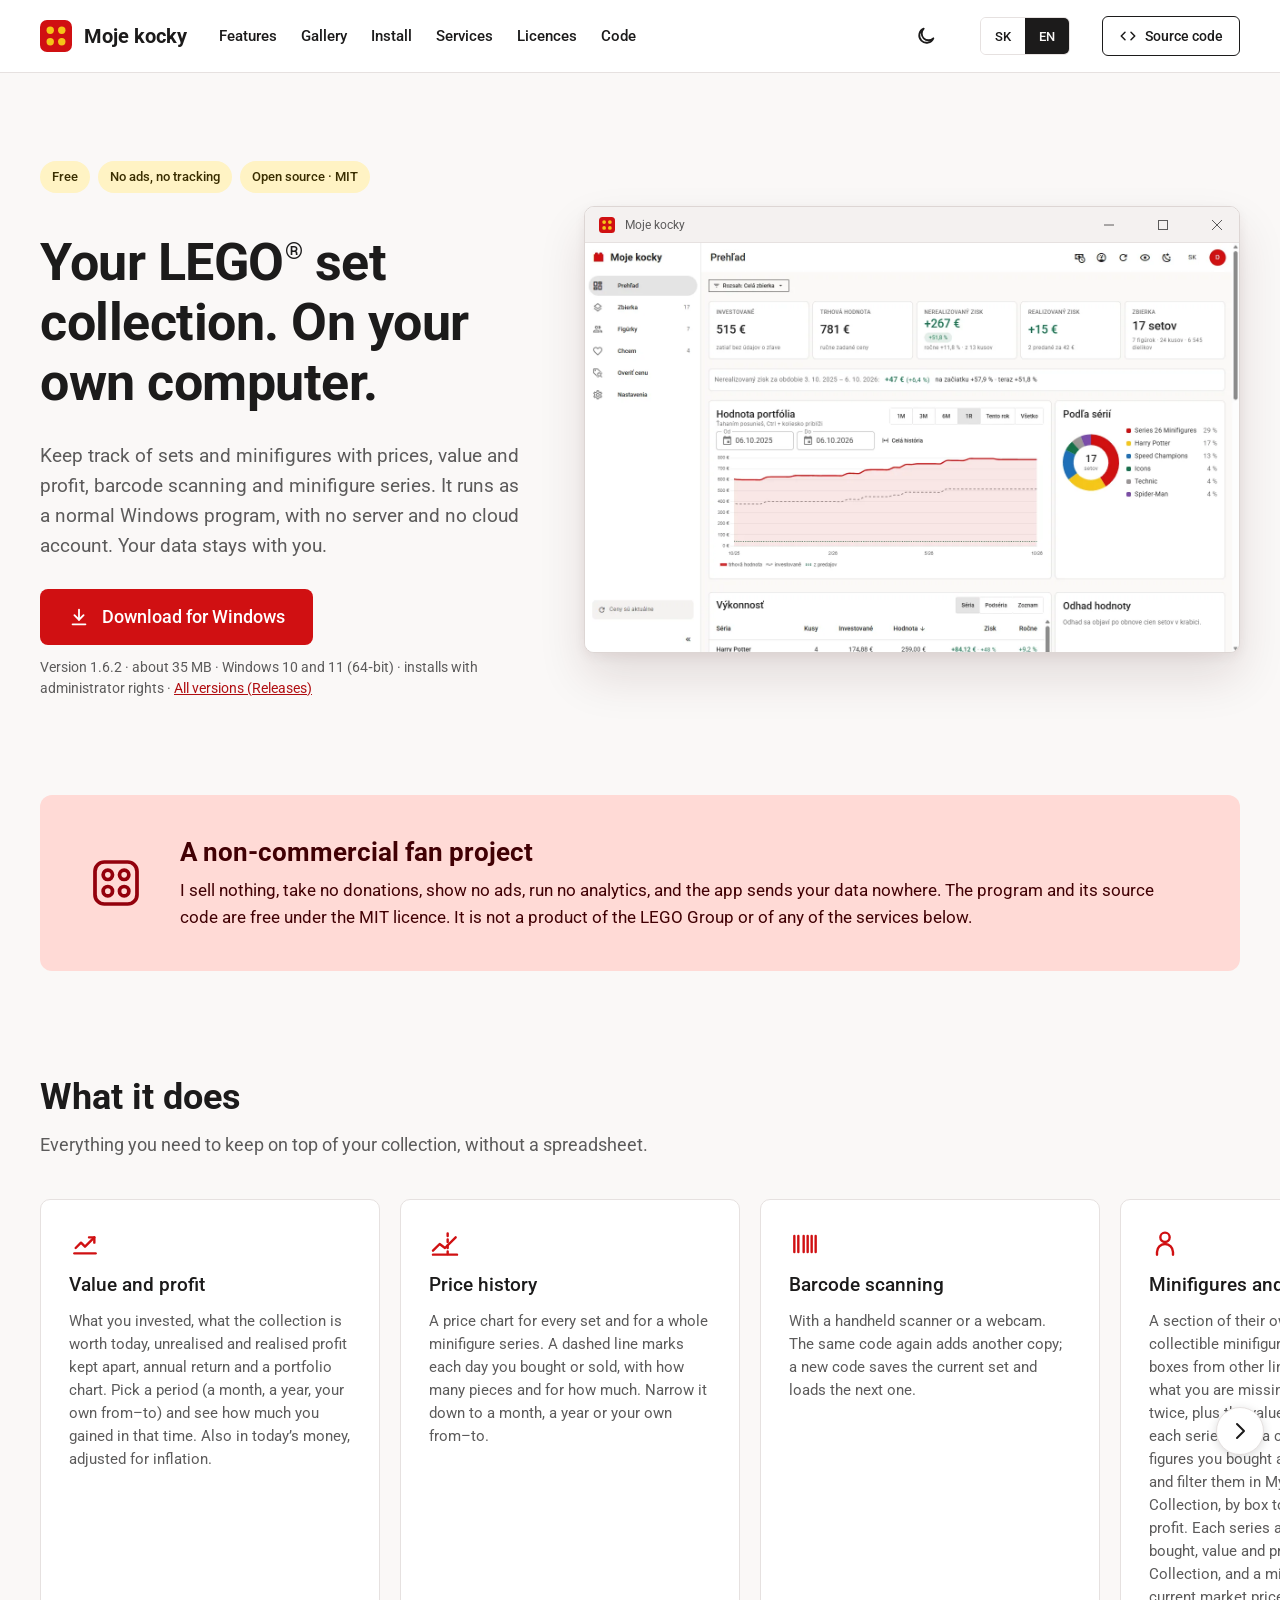
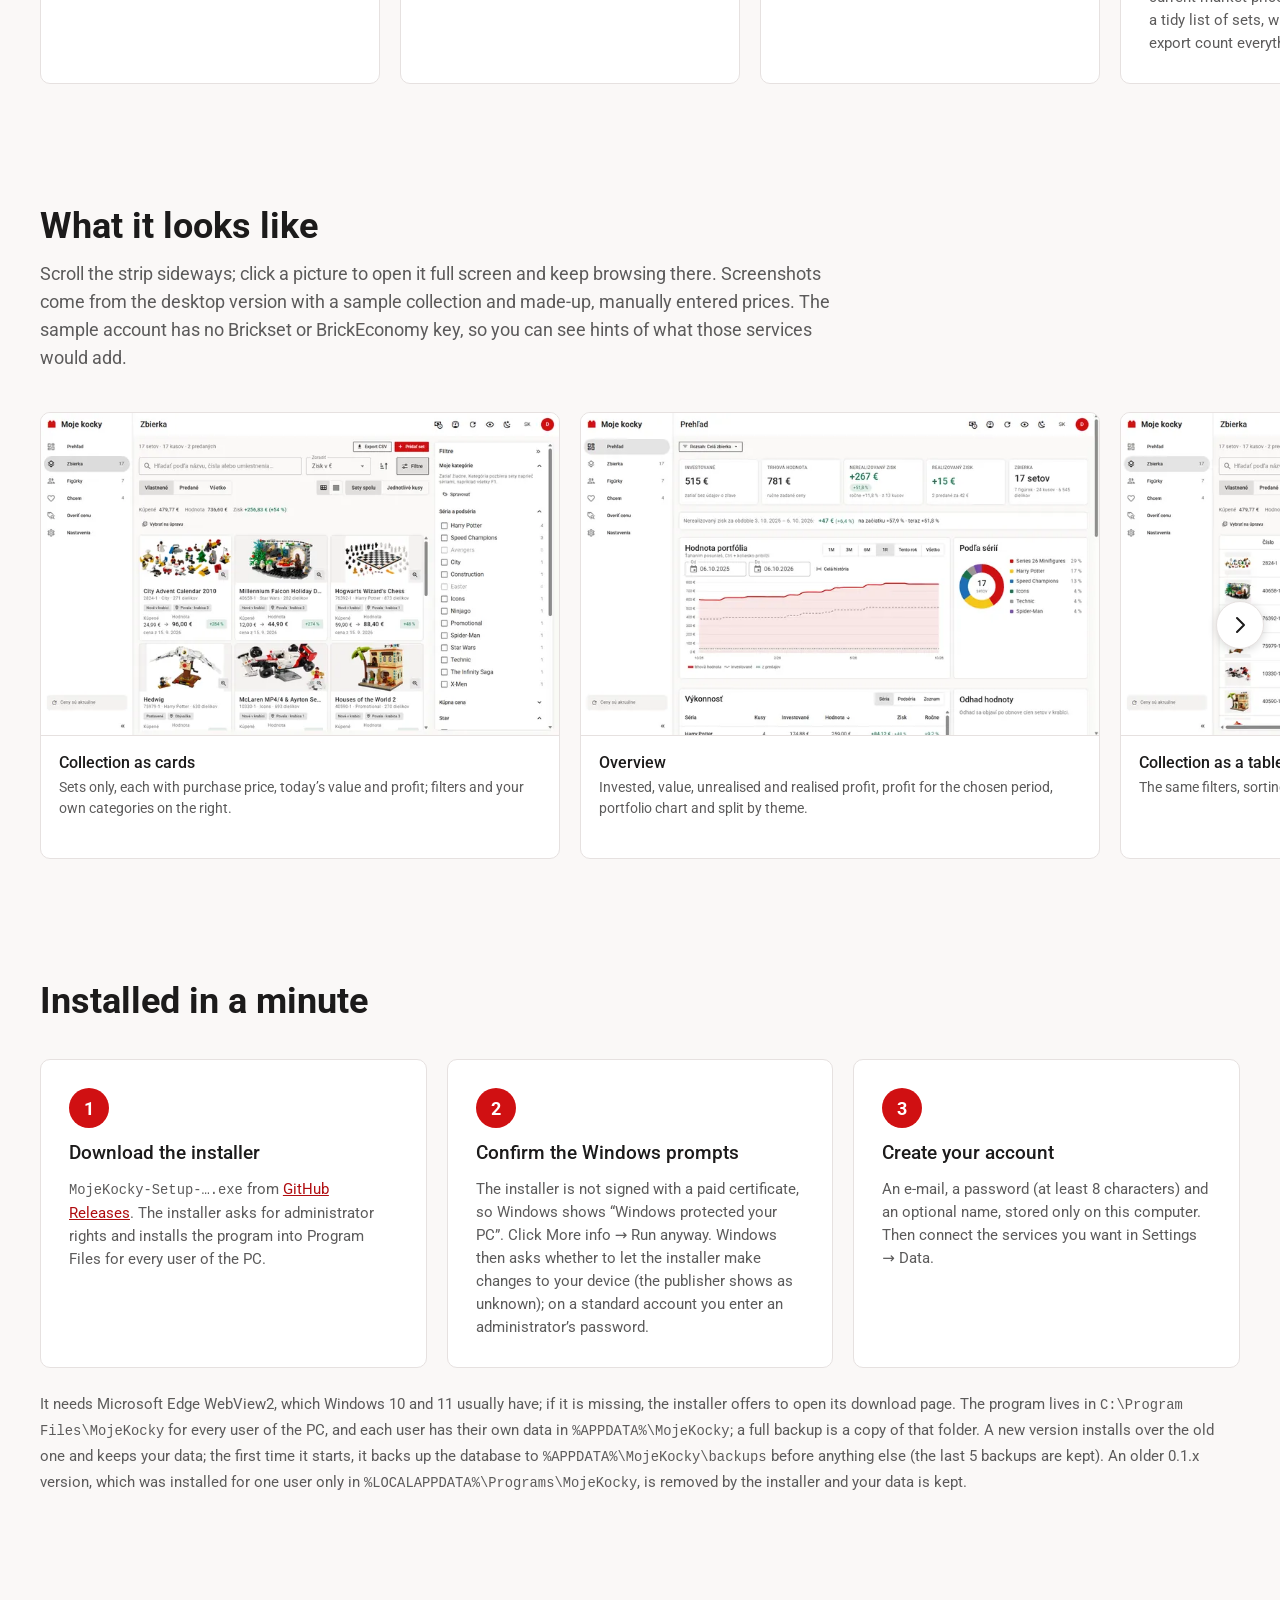
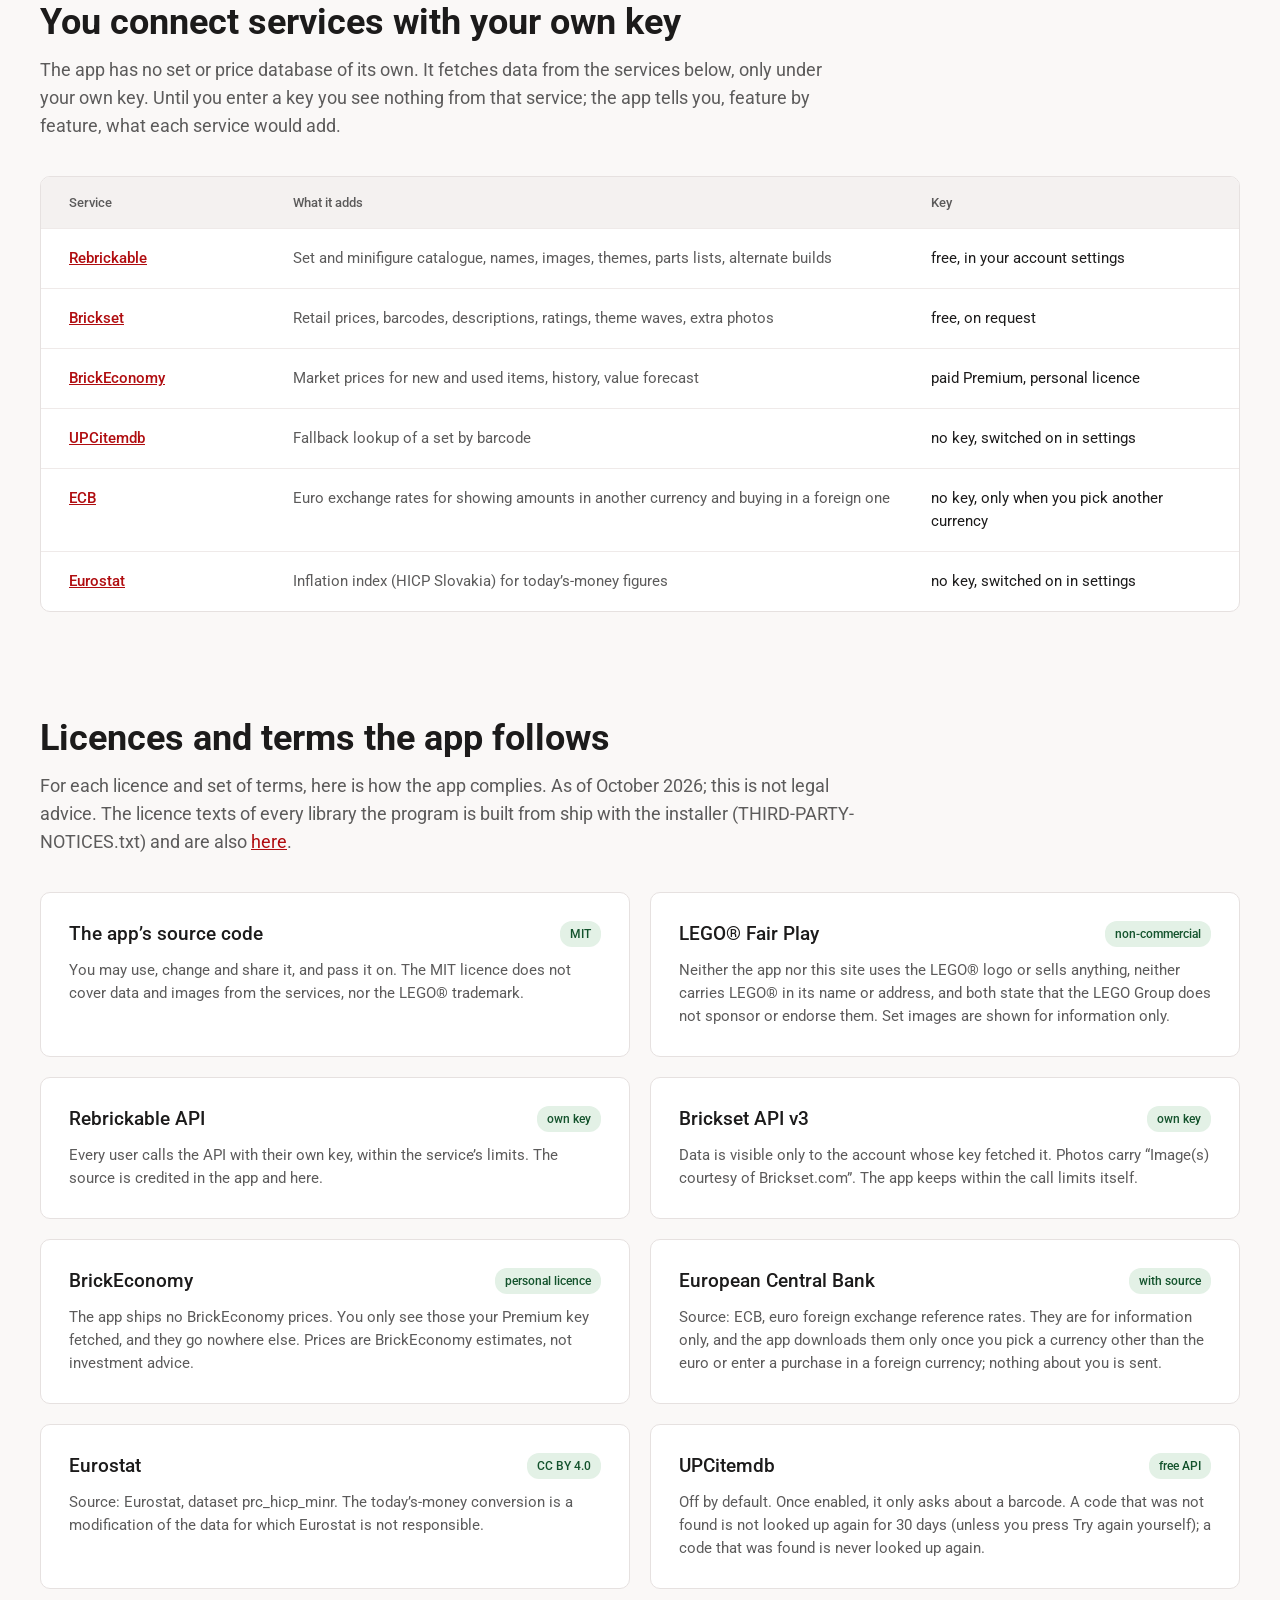
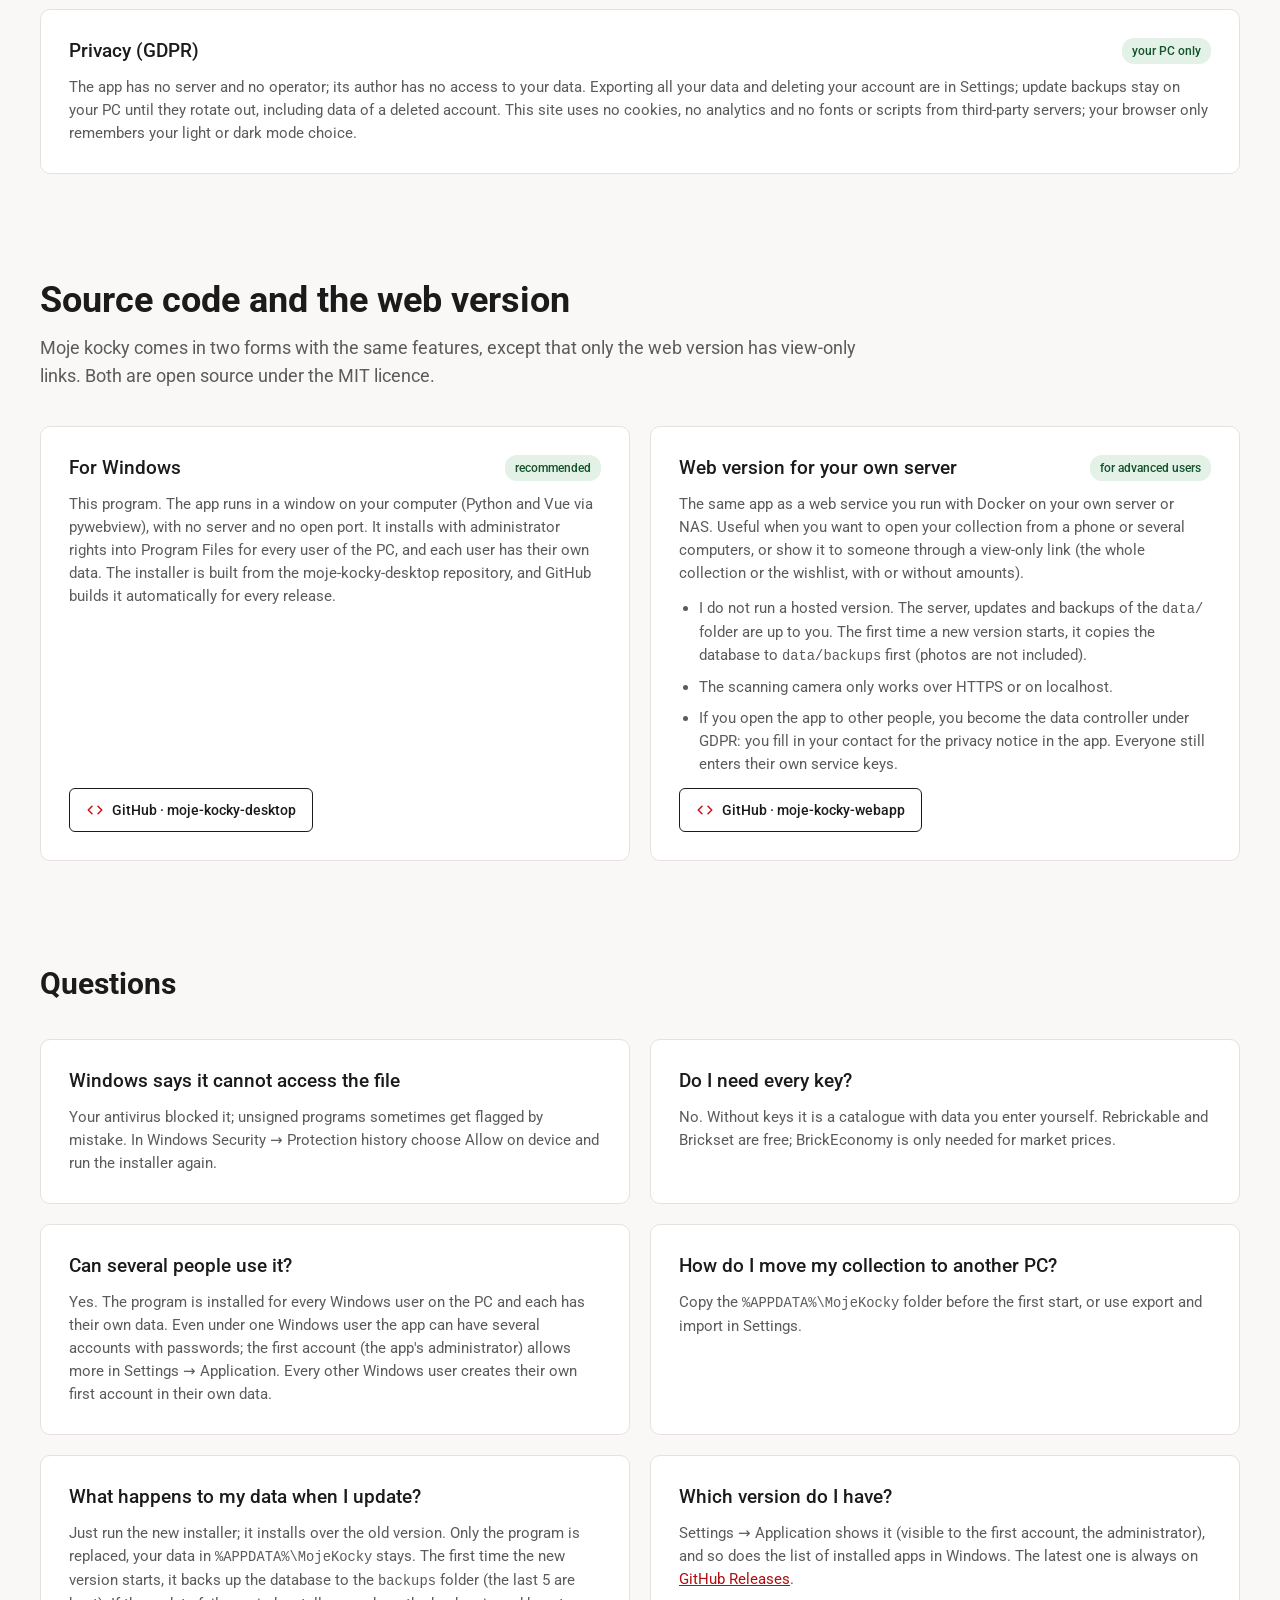
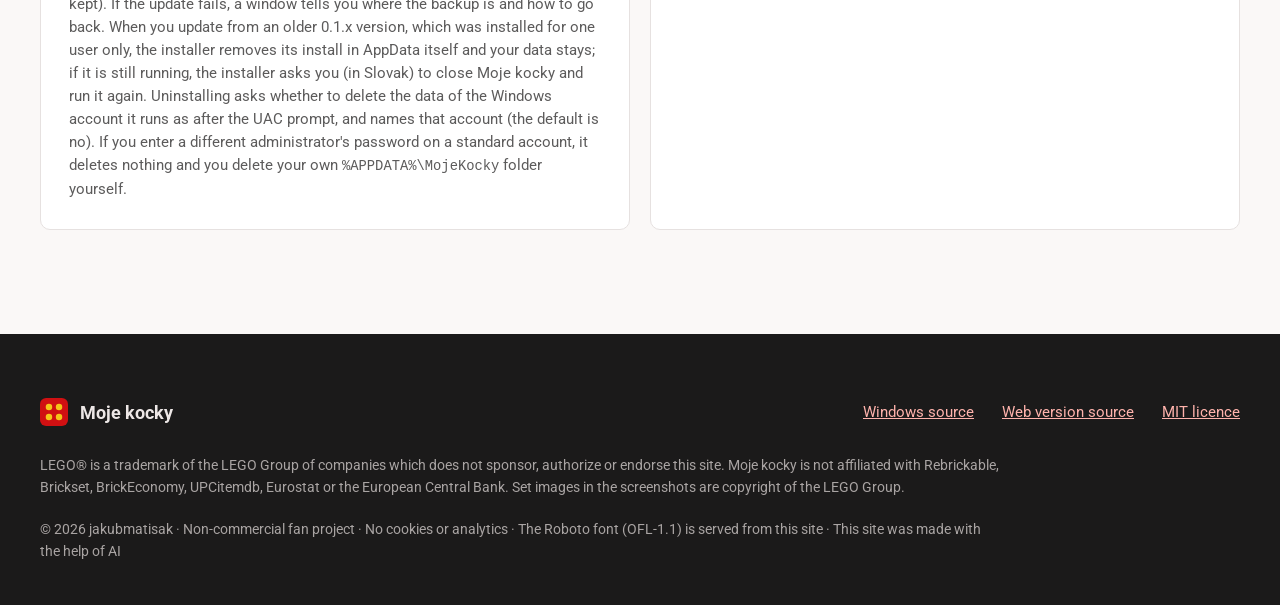
==== commit 3aec928f: "Stránka k 1.6.2: odkaz a verzia Co-Authored-By: Claude Opus 5.5 <noreply@anthropic.com>" ====
--- a/en/index.html
+++ b/en/index.html
@@ -46,7 +46,7 @@
     "sk",
     "en"
   ],
-  "softwareVersion": "1.6.1",
+  "softwareVersion": "1.6.2",
   "fileSize": "35 MB",
   "releaseNotes": "https://github.com/jakubmatisak/moje-kocky-desktop/releases/latest",
   "dateModified": "2026-10-12",
@@ -57,7 +57,7 @@
     "price": "0",
     "priceCurrency": "EUR"
   },
-  "downloadUrl": "https://github.com/jakubmatisak/moje-kocky-desktop/releases/download/v1.6.1/MojeKocky-Setup-1.6.1.exe",
+  "downloadUrl": "https://github.com/jakubmatisak/moje-kocky-desktop/releases/download/v1.6.2/MojeKocky-Setup-1.6.2.exe",
   "image": "https://jakubmatisak.github.io/moje-kocky/assets/img/og.jpg",
   "screenshot": [
     "https://jakubmatisak.github.io/moje-kocky/assets/img/prehlad.webp",
@@ -138,11 +138,11 @@
 <h1><span class="sk">Tvoja zbierka LEGO<span class="reg">®</span> setov. Na tvojom počítači.</span><span class="en">Your LEGO<span class="reg">®</span> set collection. On your own computer.</span></h1>
 <p class="lead"><span class="sk">Evidencia setov a figúrok s cenami, hodnotou a ziskom, skenovaním čiarových kódov a sériami figúrok. Beží ako obyčajný program pre Windows, bez servera a bez účtu v cloude. Údaje ostávajú u teba.</span><span class="en">Keep track of sets and minifigures with prices, value and profit, barcode scanning and minifigure series. It runs as a normal Windows program, with no server and no cloud account. Your data stays with you.</span></p>
 <div class="download">
-<a class="btn-primary" href="https://github.com/jakubmatisak/moje-kocky-desktop/releases/download/v1.6.1/MojeKocky-Setup-1.6.1.exe">
+<a class="btn-primary" href="https://github.com/jakubmatisak/moje-kocky-desktop/releases/download/v1.6.2/MojeKocky-Setup-1.6.2.exe">
 <svg width="22" height="22" viewBox="0 0 24 24" fill="none" stroke="currentColor" stroke-width="2" stroke-linecap="round" stroke-linejoin="round" aria-hidden="true"><path d="M12 4v11"/><path d="M7 10l5 5 5-5"/><path d="M5 20h14"/></svg>
 <span class="sk">Stiahnuť pre Windows</span><span class="en">Download for Windows</span>
 </a>
-<span class="meta"><span class="sk">Verzia 1.6.1 · asi 35 MB · Windows 10 a 11&nbsp;(64&#8209;bit) · inštalácia s&nbsp;právami správcu · <a href="https://github.com/jakubmatisak/moje-kocky-desktop/releases">Všetky verzie (Releases)</a></span><span class="en">Version 1.6.1 · about 35 MB · Windows 10 and 11&nbsp;(64&#8209;bit) · installs with administrator rights · <a href="https://github.com/jakubmatisak/moje-kocky-desktop/releases">All versions (Releases)</a></span></span>
+<span class="meta"><span class="sk">Verzia 1.6.2 · asi 35 MB · Windows 10 a 11&nbsp;(64&#8209;bit) · inštalácia s&nbsp;právami správcu · <a href="https://github.com/jakubmatisak/moje-kocky-desktop/releases">Všetky verzie (Releases)</a></span><span class="en">Version 1.6.2 · about 35 MB · Windows 10 and 11&nbsp;(64&#8209;bit) · installs with administrator rights · <a href="https://github.com/jakubmatisak/moje-kocky-desktop/releases">All versions (Releases)</a></span></span>
 <span class="phone-note"><span class="sk">Si na telefóne? Moje kocky bežia len na počítači s Windows. Pošli si odkaz a stiahni si ich tam.</span><span class="en">On a phone? The app only runs on a Windows computer. Send yourself the link and download it there.</span></span>
 </div>
 </div>
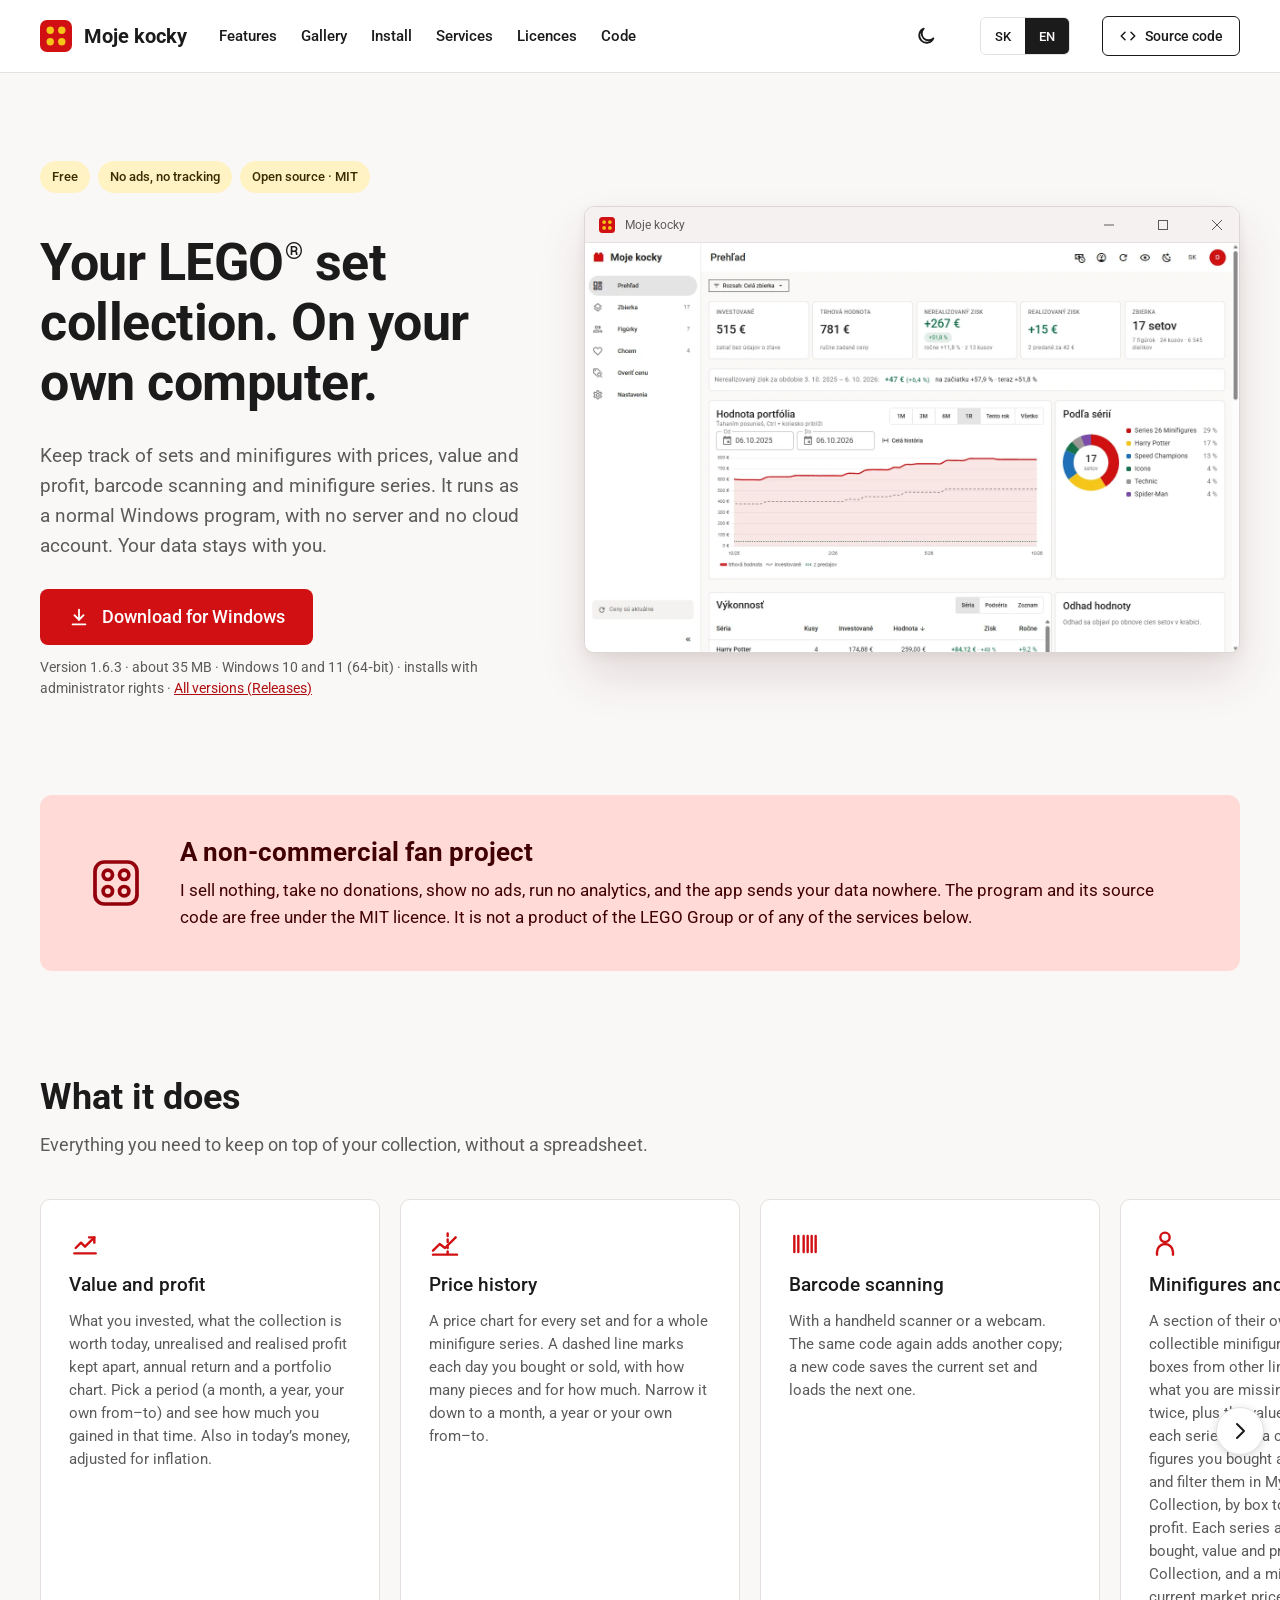
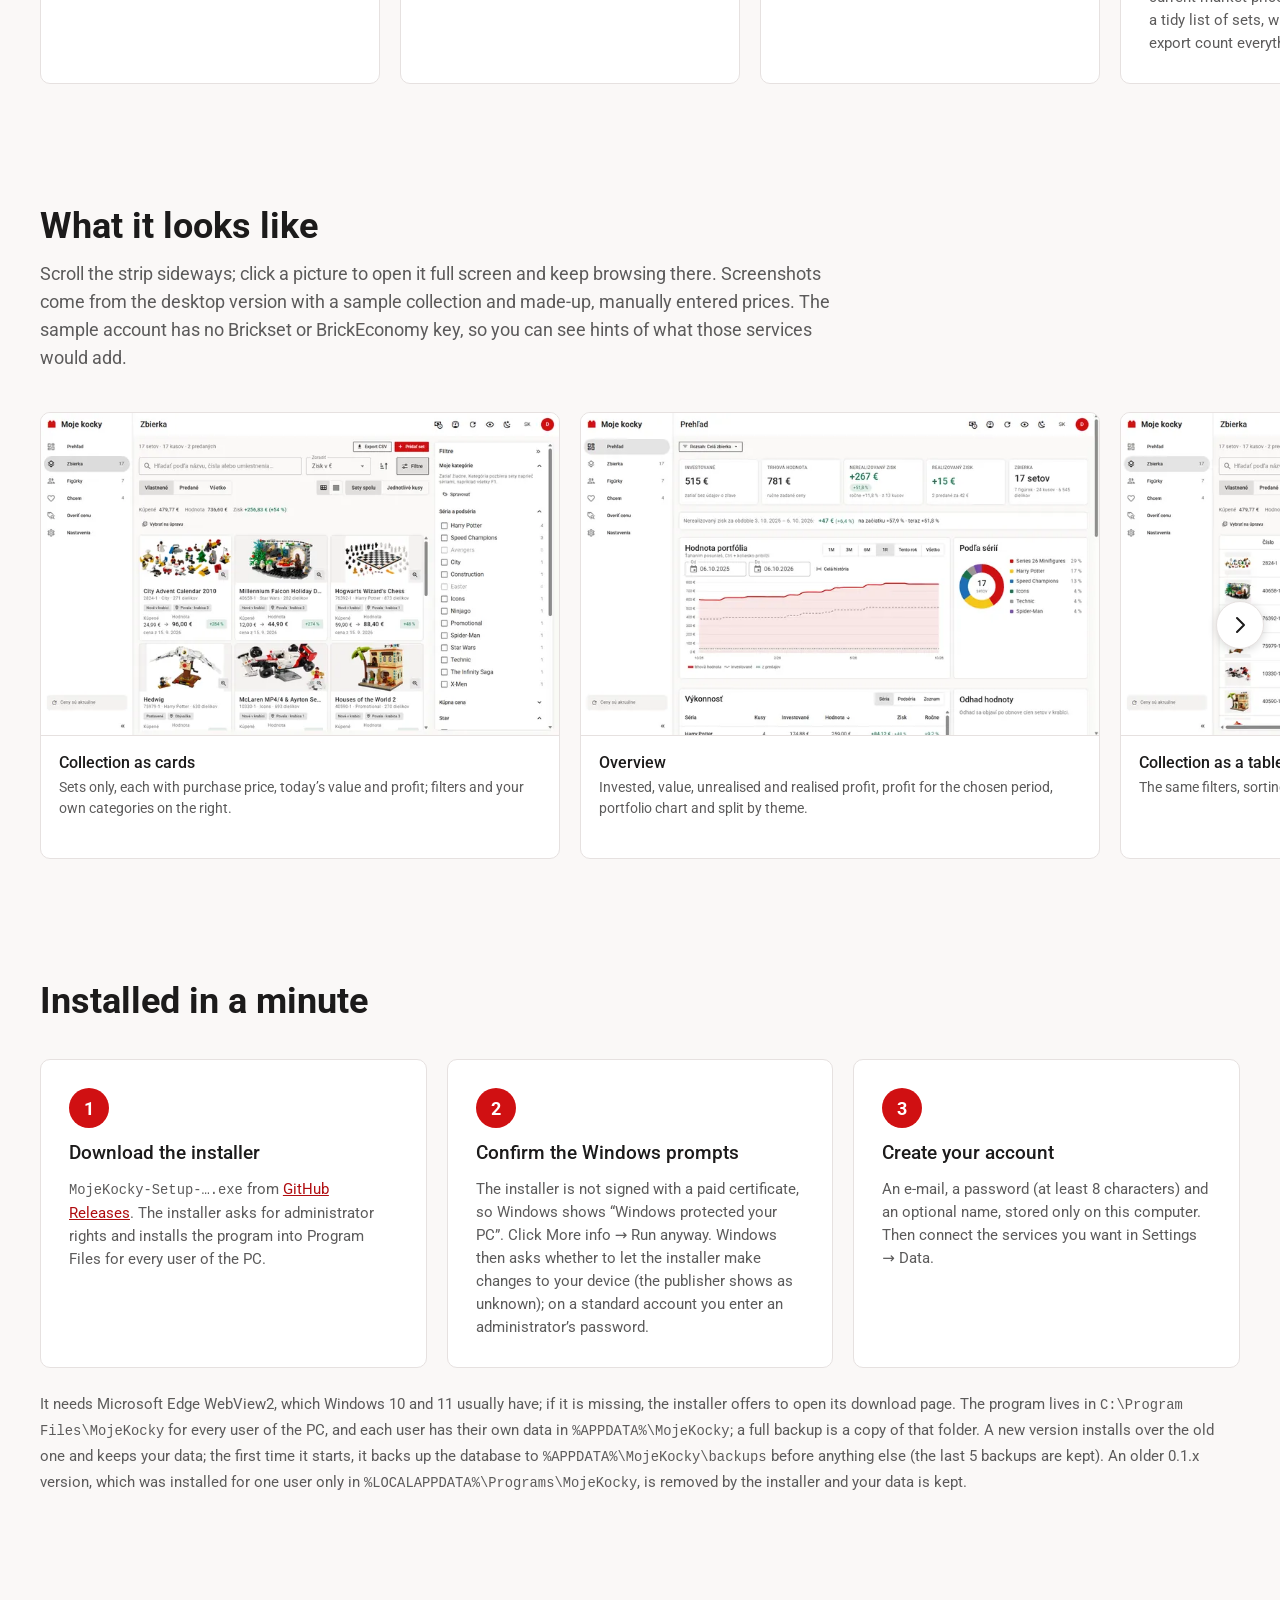
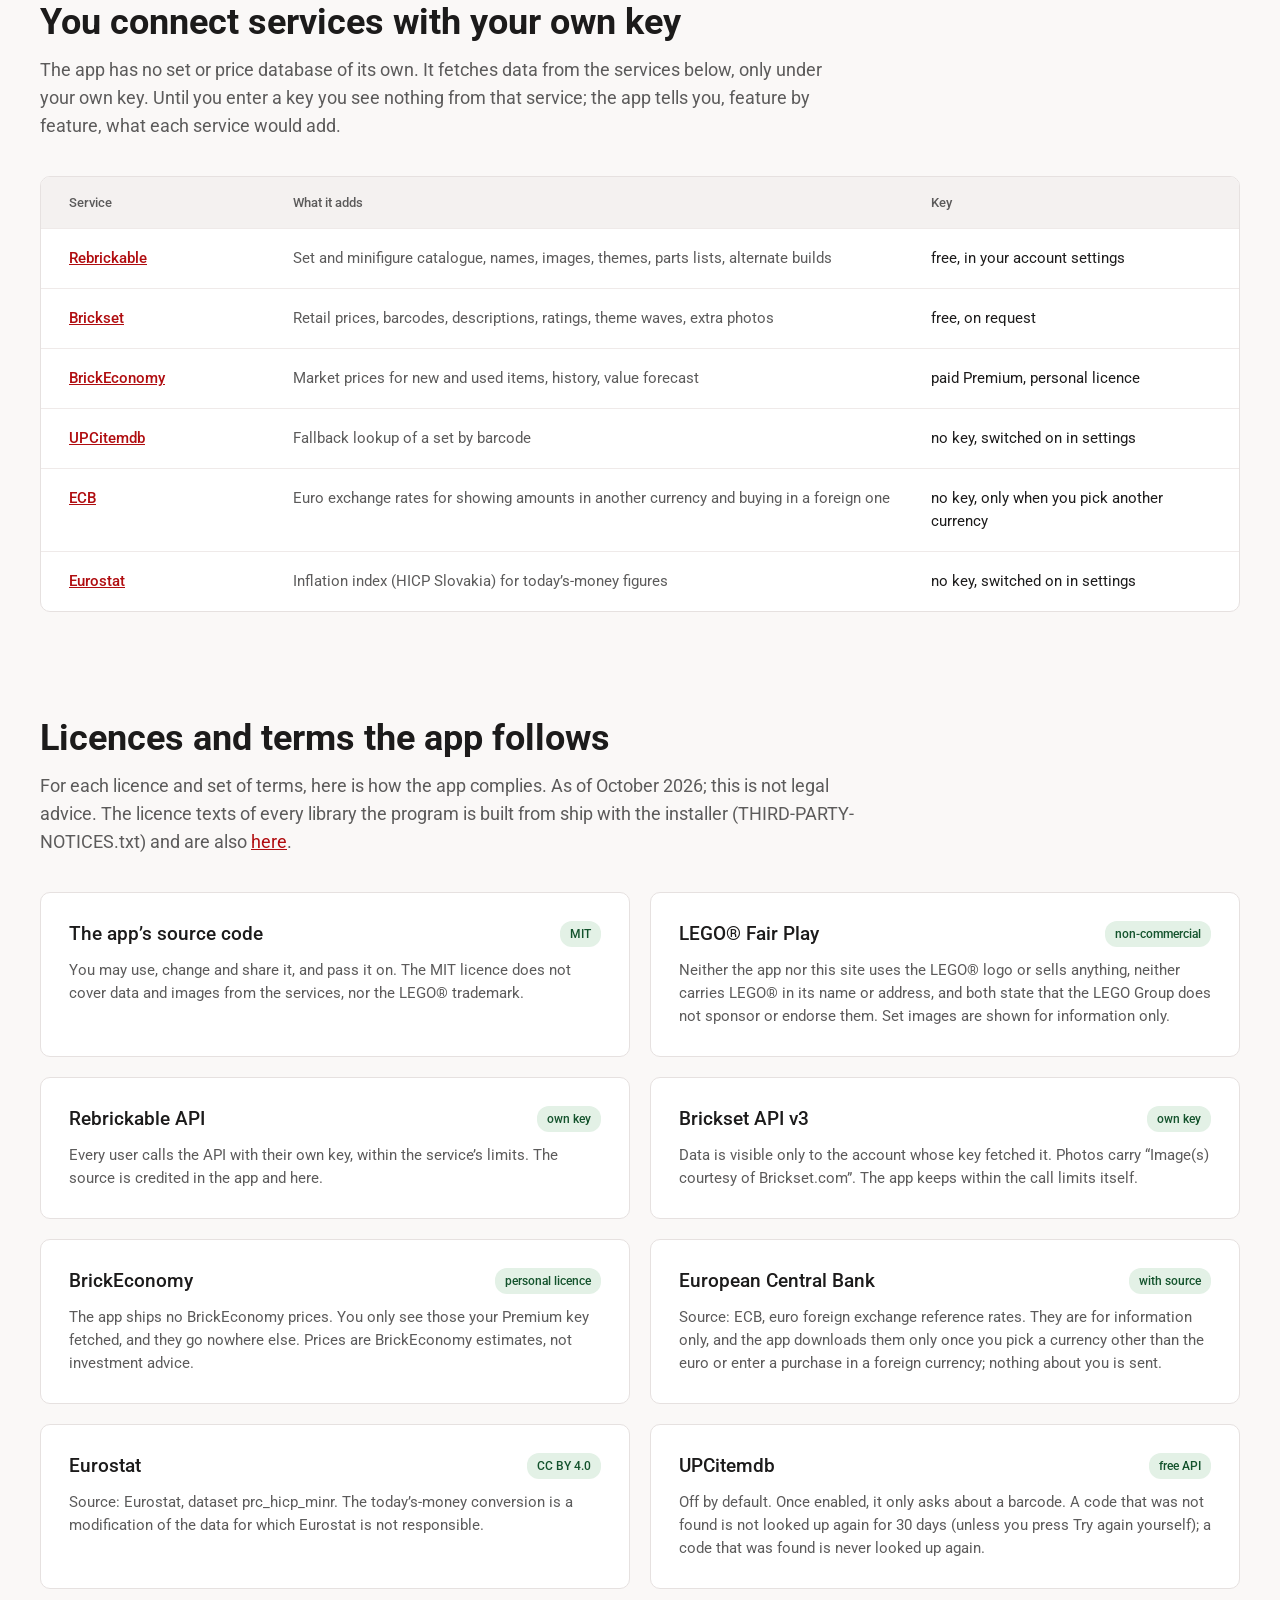
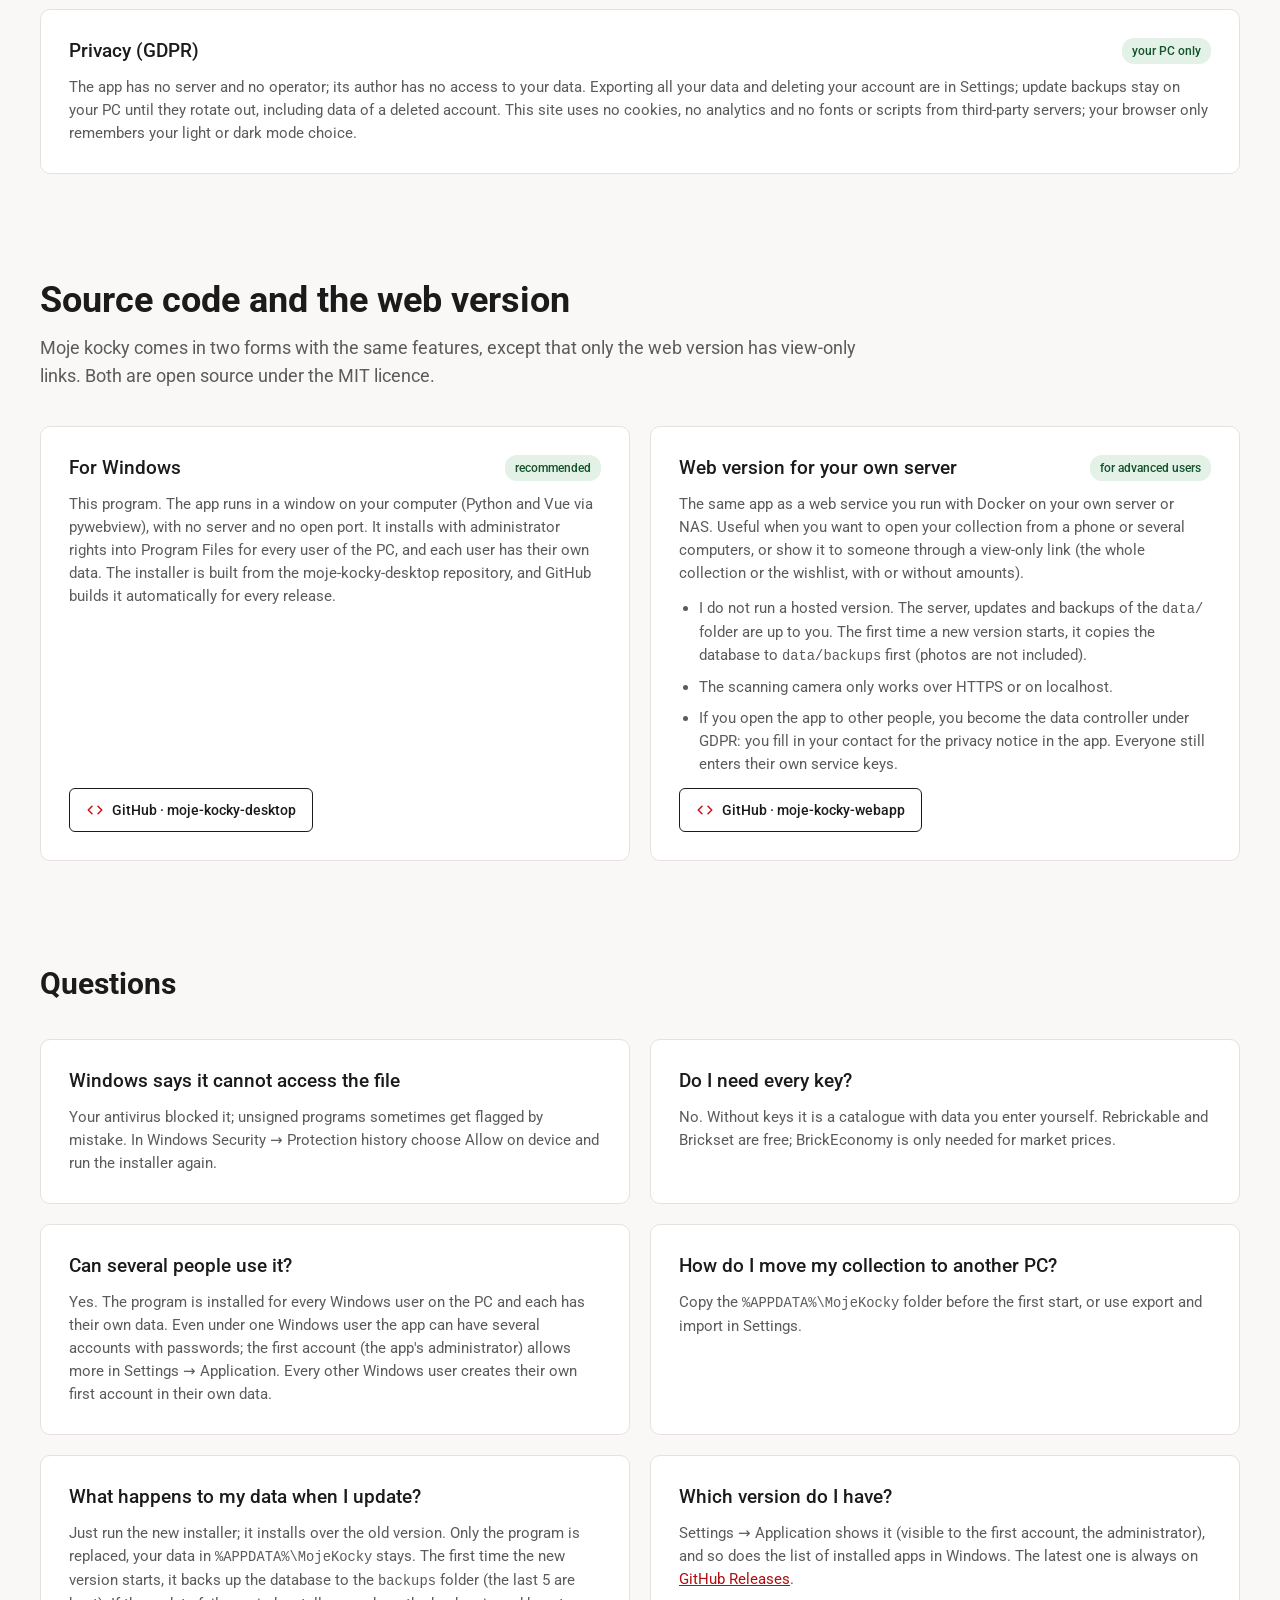
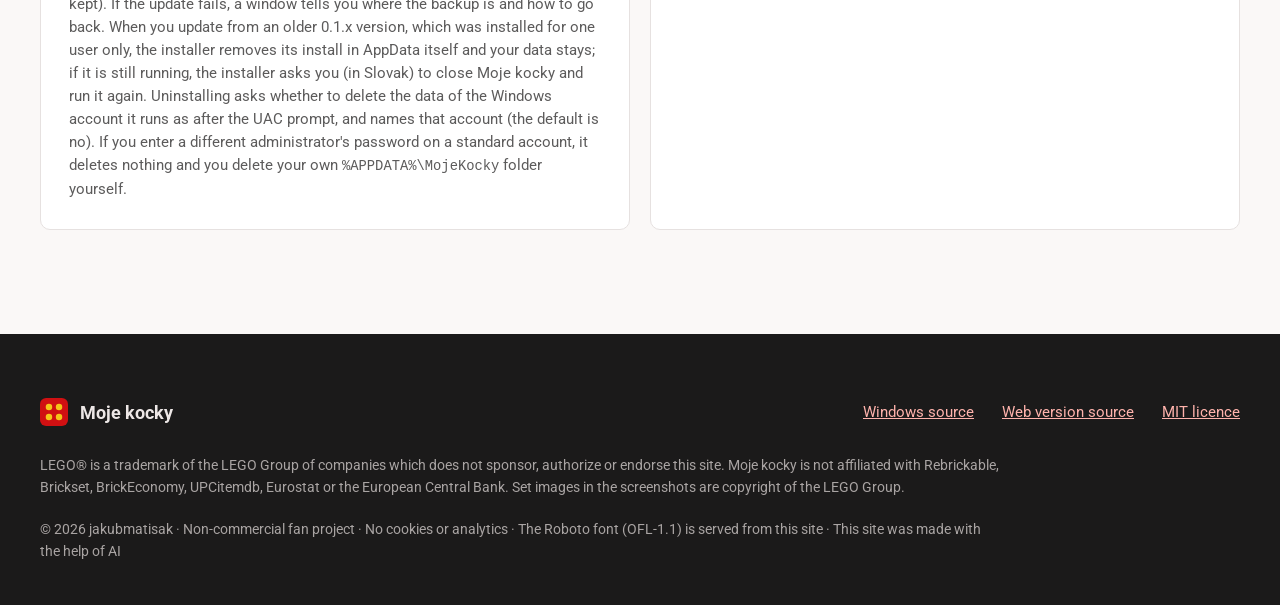
==== commit 47860be9: "Verzia 1.6.3 Co-Authored-By: Claude Opus 5.5 <noreply@anthropic.com>" ====
--- a/en/index.html
+++ b/en/index.html
@@ -46,10 +46,10 @@
     "sk",
     "en"
   ],
-  "softwareVersion": "1.6.2",
+  "softwareVersion": "1.6.3",
   "fileSize": "35 MB",
   "releaseNotes": "https://github.com/jakubmatisak/moje-kocky-desktop/releases/latest",
-  "dateModified": "2026-10-12",
+  "dateModified": "2026-10-19",
   "isAccessibleForFree": true,
   "license": "https://opensource.org/license/mit",
   "offers": {
@@ -57,7 +57,7 @@
     "price": "0",
     "priceCurrency": "EUR"
   },
-  "downloadUrl": "https://github.com/jakubmatisak/moje-kocky-desktop/releases/download/v1.6.2/MojeKocky-Setup-1.6.2.exe",
+  "downloadUrl": "https://github.com/jakubmatisak/moje-kocky-desktop/releases/download/v1.6.3/MojeKocky-Setup-1.6.3.exe",
   "image": "https://jakubmatisak.github.io/moje-kocky/assets/img/og.jpg",
   "screenshot": [
     "https://jakubmatisak.github.io/moje-kocky/assets/img/prehlad.webp",
@@ -138,11 +138,11 @@
 <h1><span class="sk">Tvoja zbierka LEGO<span class="reg">®</span> setov. Na tvojom počítači.</span><span class="en">Your LEGO<span class="reg">®</span> set collection. On your own computer.</span></h1>
 <p class="lead"><span class="sk">Evidencia setov a figúrok s cenami, hodnotou a ziskom, skenovaním čiarových kódov a sériami figúrok. Beží ako obyčajný program pre Windows, bez servera a bez účtu v cloude. Údaje ostávajú u teba.</span><span class="en">Keep track of sets and minifigures with prices, value and profit, barcode scanning and minifigure series. It runs as a normal Windows program, with no server and no cloud account. Your data stays with you.</span></p>
 <div class="download">
-<a class="btn-primary" href="https://github.com/jakubmatisak/moje-kocky-desktop/releases/download/v1.6.2/MojeKocky-Setup-1.6.2.exe">
+<a class="btn-primary" href="https://github.com/jakubmatisak/moje-kocky-desktop/releases/download/v1.6.3/MojeKocky-Setup-1.6.3.exe">
 <svg width="22" height="22" viewBox="0 0 24 24" fill="none" stroke="currentColor" stroke-width="2" stroke-linecap="round" stroke-linejoin="round" aria-hidden="true"><path d="M12 4v11"/><path d="M7 10l5 5 5-5"/><path d="M5 20h14"/></svg>
 <span class="sk">Stiahnuť pre Windows</span><span class="en">Download for Windows</span>
 </a>
-<span class="meta"><span class="sk">Verzia 1.6.2 · asi 35 MB · Windows 10 a 11&nbsp;(64&#8209;bit) · inštalácia s&nbsp;právami správcu · <a href="https://github.com/jakubmatisak/moje-kocky-desktop/releases">Všetky verzie (Releases)</a></span><span class="en">Version 1.6.2 · about 35 MB · Windows 10 and 11&nbsp;(64&#8209;bit) · installs with administrator rights · <a href="https://github.com/jakubmatisak/moje-kocky-desktop/releases">All versions (Releases)</a></span></span>
+<span class="meta"><span class="sk">Verzia 1.6.3 · asi 35 MB · Windows 10 a 11&nbsp;(64&#8209;bit) · inštalácia s&nbsp;právami správcu · <a href="https://github.com/jakubmatisak/moje-kocky-desktop/releases">Všetky verzie (Releases)</a></span><span class="en">Version 1.6.3 · about 35 MB · Windows 10 and 11&nbsp;(64&#8209;bit) · installs with administrator rights · <a href="https://github.com/jakubmatisak/moje-kocky-desktop/releases">All versions (Releases)</a></span></span>
 <span class="phone-note"><span class="sk">Si na telefóne? Moje kocky bežia len na počítači s Windows. Pošli si odkaz a stiahni si ich tam.</span><span class="en">On a phone? The app only runs on a Windows computer. Send yourself the link and download it there.</span></span>
 </div>
 </div>
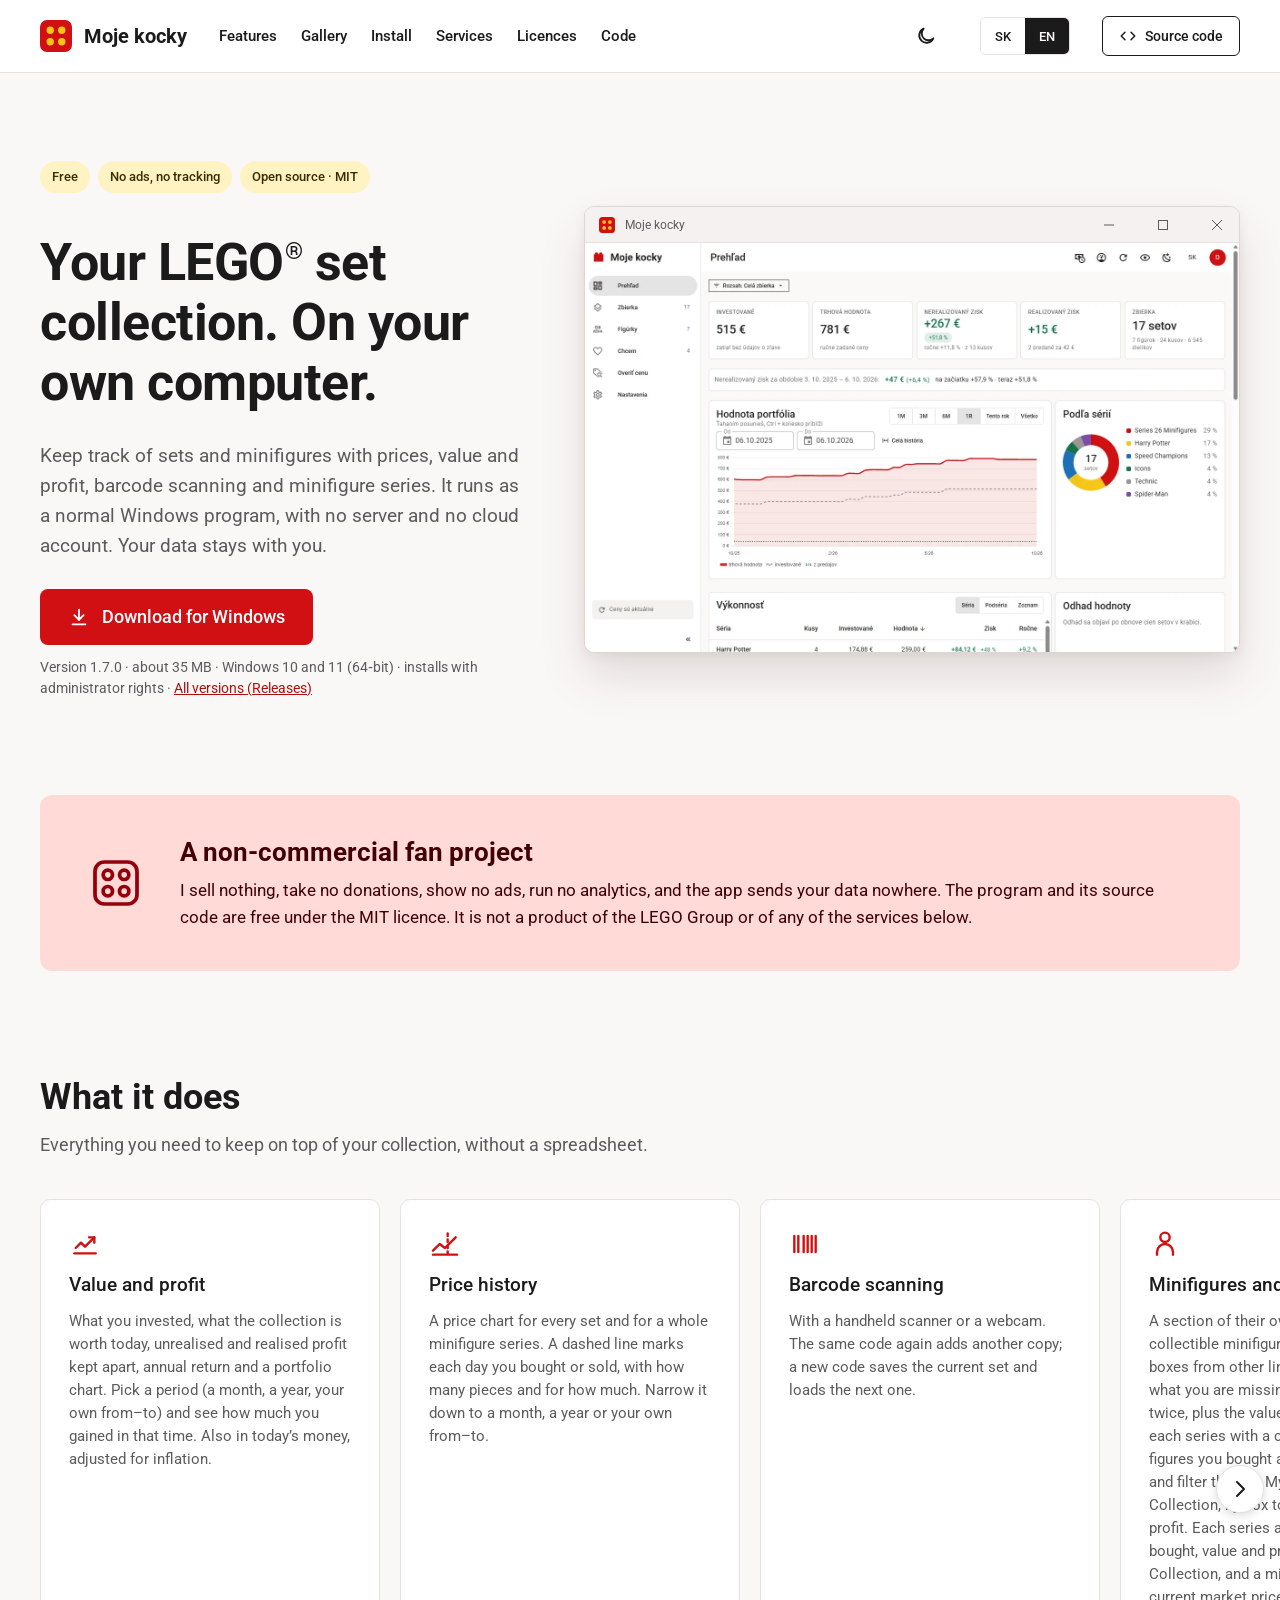
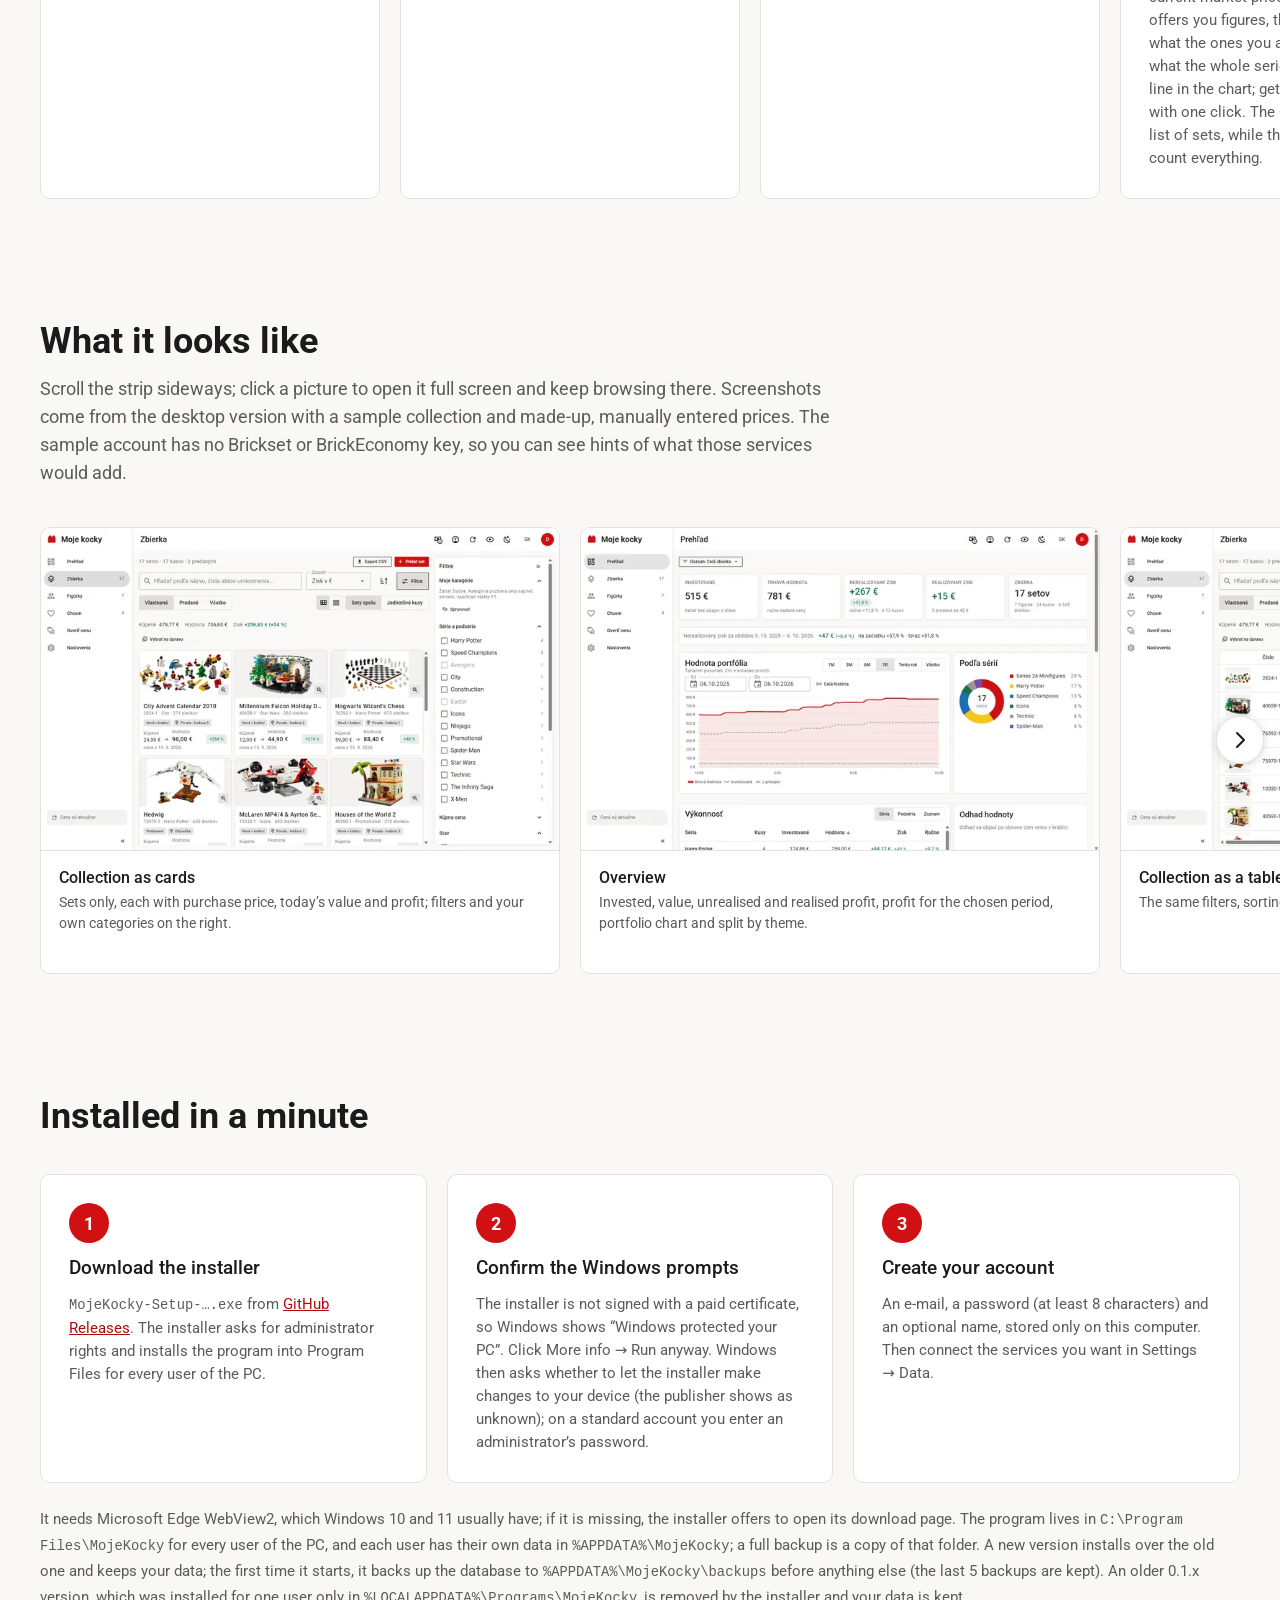
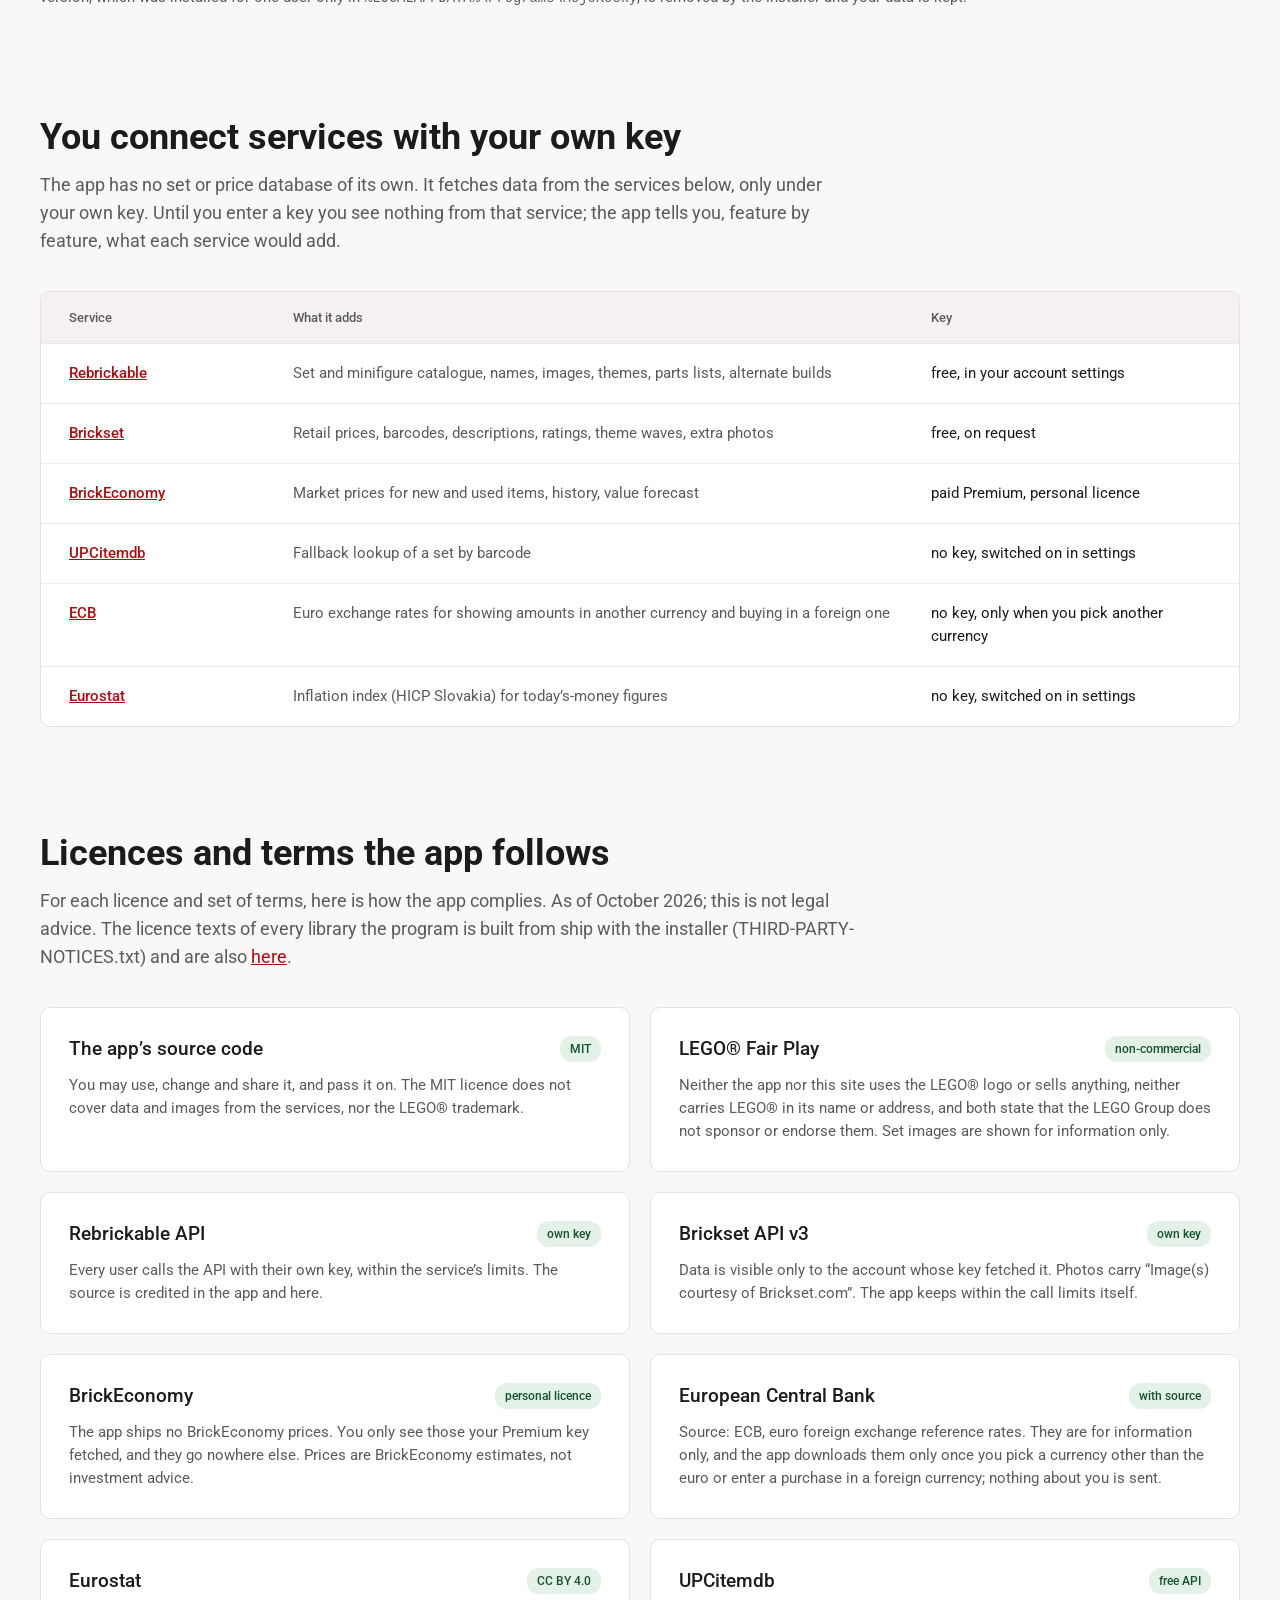
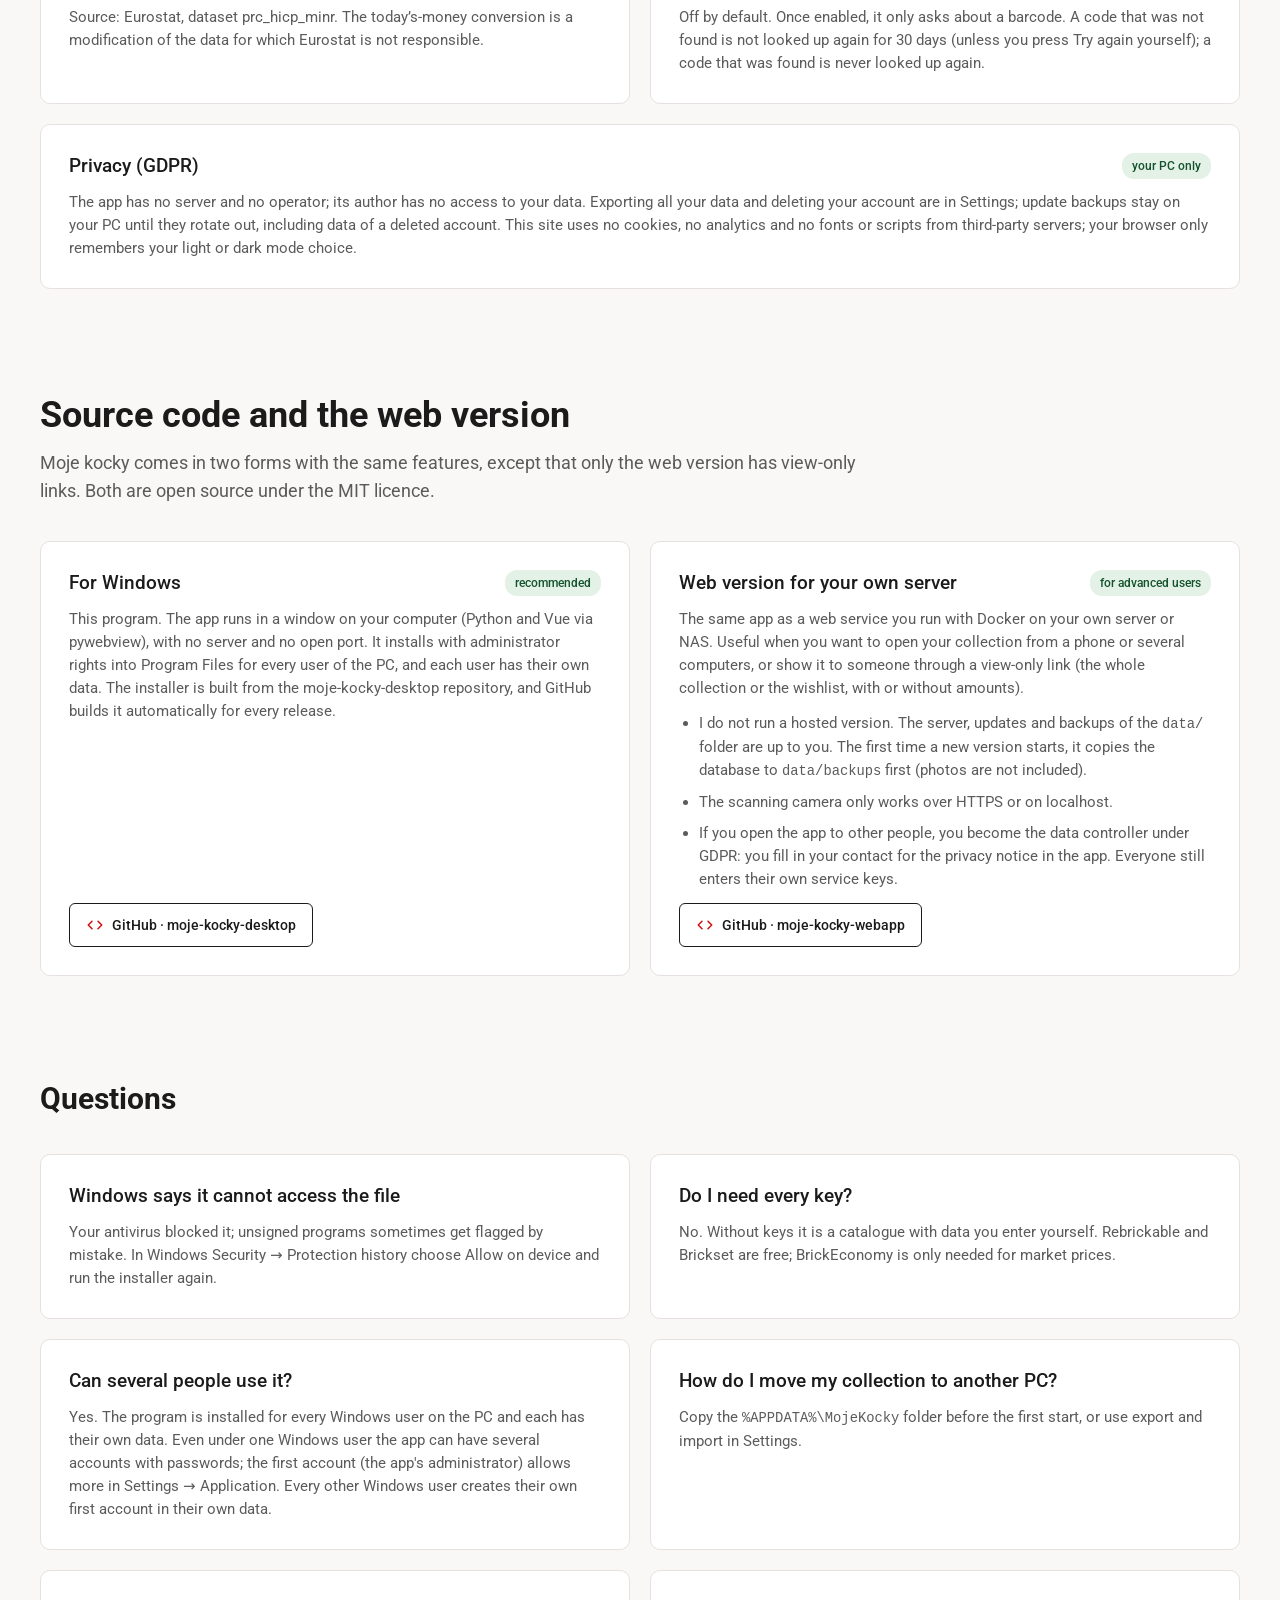
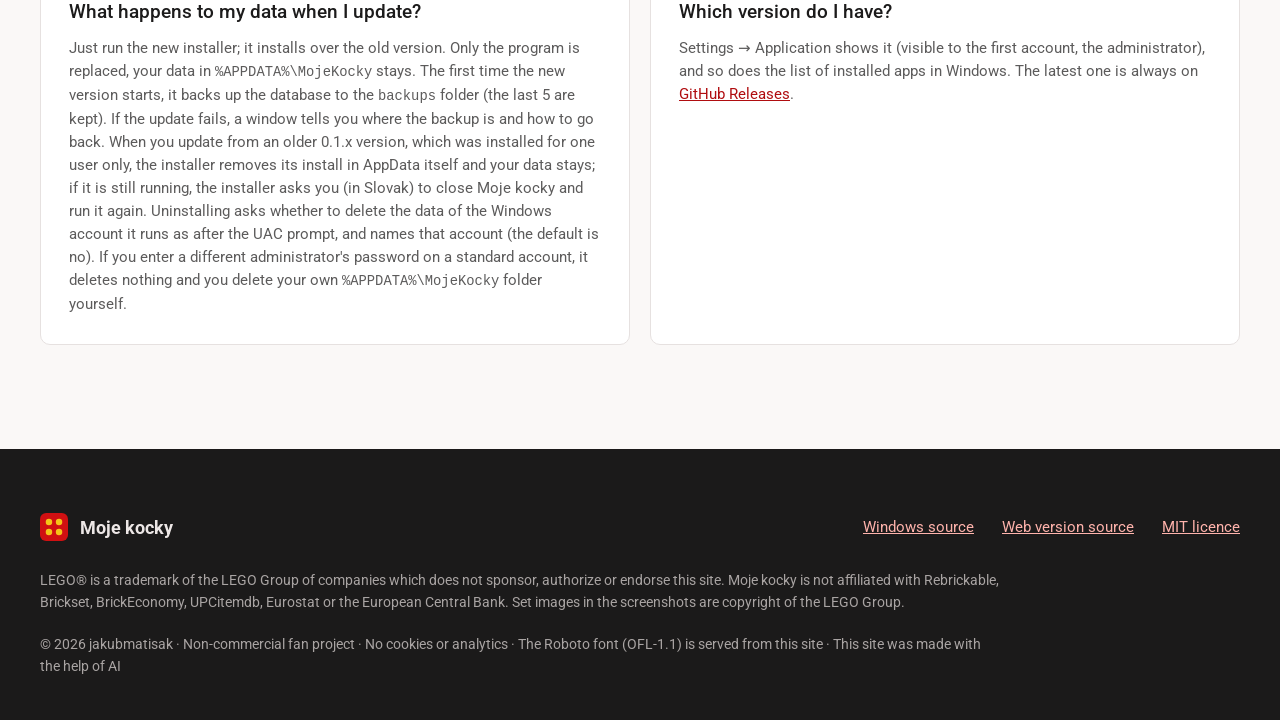
==== commit ca2f00f1: "Verzia 1.7.0: cena celej série vo Figúrkach Co-Authored-By: Claude Opus 5.5 <noreply@anthropic.com>" ====
--- a/en/index.html
+++ b/en/index.html
@@ -46,10 +46,10 @@
     "sk",
     "en"
   ],
-  "softwareVersion": "1.6.3",
+  "softwareVersion": "1.7.0",
   "fileSize": "35 MB",
   "releaseNotes": "https://github.com/jakubmatisak/moje-kocky-desktop/releases/latest",
-  "dateModified": "2026-10-19",
+  "dateModified": "2026-10-26",
   "isAccessibleForFree": true,
   "license": "https://opensource.org/license/mit",
   "offers": {
@@ -57,7 +57,7 @@
     "price": "0",
     "priceCurrency": "EUR"
   },
-  "downloadUrl": "https://github.com/jakubmatisak/moje-kocky-desktop/releases/download/v1.6.3/MojeKocky-Setup-1.6.3.exe",
+  "downloadUrl": "https://github.com/jakubmatisak/moje-kocky-desktop/releases/download/v1.7.0/MojeKocky-Setup-1.7.0.exe",
   "image": "https://jakubmatisak.github.io/moje-kocky/assets/img/og.jpg",
   "screenshot": [
     "https://jakubmatisak.github.io/moje-kocky/assets/img/prehlad.webp",
@@ -138,11 +138,11 @@
 <h1><span class="sk">Tvoja zbierka LEGO<span class="reg">®</span> setov. Na tvojom počítači.</span><span class="en">Your LEGO<span class="reg">®</span> set collection. On your own computer.</span></h1>
 <p class="lead"><span class="sk">Evidencia setov a figúrok s cenami, hodnotou a ziskom, skenovaním čiarových kódov a sériami figúrok. Beží ako obyčajný program pre Windows, bez servera a bez účtu v cloude. Údaje ostávajú u teba.</span><span class="en">Keep track of sets and minifigures with prices, value and profit, barcode scanning and minifigure series. It runs as a normal Windows program, with no server and no cloud account. Your data stays with you.</span></p>
 <div class="download">
-<a class="btn-primary" href="https://github.com/jakubmatisak/moje-kocky-desktop/releases/download/v1.6.3/MojeKocky-Setup-1.6.3.exe">
+<a class="btn-primary" href="https://github.com/jakubmatisak/moje-kocky-desktop/releases/download/v1.7.0/MojeKocky-Setup-1.7.0.exe">
 <svg width="22" height="22" viewBox="0 0 24 24" fill="none" stroke="currentColor" stroke-width="2" stroke-linecap="round" stroke-linejoin="round" aria-hidden="true"><path d="M12 4v11"/><path d="M7 10l5 5 5-5"/><path d="M5 20h14"/></svg>
 <span class="sk">Stiahnuť pre Windows</span><span class="en">Download for Windows</span>
 </a>
-<span class="meta"><span class="sk">Verzia 1.6.3 · asi 35 MB · Windows 10 a 11&nbsp;(64&#8209;bit) · inštalácia s&nbsp;právami správcu · <a href="https://github.com/jakubmatisak/moje-kocky-desktop/releases">Všetky verzie (Releases)</a></span><span class="en">Version 1.6.3 · about 35 MB · Windows 10 and 11&nbsp;(64&#8209;bit) · installs with administrator rights · <a href="https://github.com/jakubmatisak/moje-kocky-desktop/releases">All versions (Releases)</a></span></span>
+<span class="meta"><span class="sk">Verzia 1.7.0 · asi 35 MB · Windows 10 a 11&nbsp;(64&#8209;bit) · inštalácia s&nbsp;právami správcu · <a href="https://github.com/jakubmatisak/moje-kocky-desktop/releases">Všetky verzie (Releases)</a></span><span class="en">Version 1.7.0 · about 35 MB · Windows 10 and 11&nbsp;(64&#8209;bit) · installs with administrator rights · <a href="https://github.com/jakubmatisak/moje-kocky-desktop/releases">All versions (Releases)</a></span></span>
 <span class="phone-note"><span class="sk">Si na telefóne? Moje kocky bežia len na počítači s Windows. Pošli si odkaz a stiahni si ich tam.</span><span class="en">On a phone? The app only runs on a Windows computer. Send yourself the link and download it there.</span></span>
 </div>
 </div>
@@ -196,7 +196,7 @@
 <li><article class="card">
 <svg width="32" height="32" viewBox="0 0 24 24" fill="none" stroke-width="1.8" stroke-linecap="round" stroke-linejoin="round" aria-hidden="true"><circle cx="12" cy="7" r="3.5"/><path d="M6 20v-2a6 6 0 0 1 12 0v2"/></svg>
 <h3><span class="sk">Figúrky a série</span><span class="en">Minifigures and series</span></h3>
-<p><span class="sk">Vlastná sekcia so všetkými zberateľskými sériami minifigúrok aj blind-boxmi iných radov: hneď vidíš, čo ti chýba a čo máš dvakrát, a pri každej sérii aj hodnotu tvojich figúrok s grafom. Viac kúpených figúrok pridáš naraz jednou sumou a v Moje figúrky ich filtruješ ako Zbierku, aj podľa krabice, s hodnotou a ziskom. Pri sérii aj figúrke vidíš kúpené, hodnotu a zisk ako v Zbierke a pri chýbajúcej figúrke aktuálnu cenu na trhu. Zbierka tak ostáva prehľadná so setmi, Prehľad a export rátajú všetko.</span><span class="en">A section of their own with every collectible minifigure series and blind boxes from other lines: see at a glance what you are missing and what you have twice, plus the value of your figures in each series with a chart. Add several figures you bought at once, for one total, and filter them in My minifigures like the Collection, by box too, with value and profit. Each series and figure shows bought, value and profit like the Collection, and a missing figure shows its current market price. The Collection stays a tidy list of sets, while the Overview and export count everything.</span></p>
+<p><span class="sk">Vlastná sekcia so všetkými zberateľskými sériami minifigúrok aj blind-boxmi iných radov: hneď vidíš, čo ti chýba a čo máš dvakrát, a pri každej sérii aj hodnotu tvojich figúrok s grafom. Viac kúpených figúrok pridáš naraz jednou sumou a v Moje figúrky ich filtruješ ako Zbierku, aj podľa krabice, s hodnotou a ziskom. Pri sérii aj figúrke vidíš kúpené, hodnotu a zisk ako v Zbierke a pri chýbajúcej figúrke aktuálnu cenu na trhu. Keď ti niekto ponúkne figúrky, karta série ukáže, koľko stoja tie, ktoré ti chýbajú, aj celá séria, so zelenou čiarou v grafe; ceny chýbajúcich stiahneš jedným klikom. Zbierka tak ostáva prehľadná so setmi, Prehľad a export rátajú všetko.</span><span class="en">A section of their own with every collectible minifigure series and blind boxes from other lines: see at a glance what you are missing and what you have twice, plus the value of your figures in each series with a chart. Add several figures you bought at once, for one total, and filter them in My minifigures like the Collection, by box too, with value and profit. Each series and figure shows bought, value and profit like the Collection, and a missing figure shows its current market price. When someone offers you figures, the series card shows what the ones you are missing cost and what the whole series costs, with a green line in the chart; get the missing prices with one click. The Collection stays a tidy list of sets, while the Overview and export count everything.</span></p>
 </article></li>
 <li><article class="card">
 <svg width="32" height="32" viewBox="0 0 24 24" fill="none" stroke-width="1.8" stroke-linecap="round" stroke-linejoin="round" aria-hidden="true"><circle cx="11" cy="11" r="6"/><path d="M20 20l-4.5-4.5"/><path d="M9 11h4"/><path d="M11 9v4"/></svg>
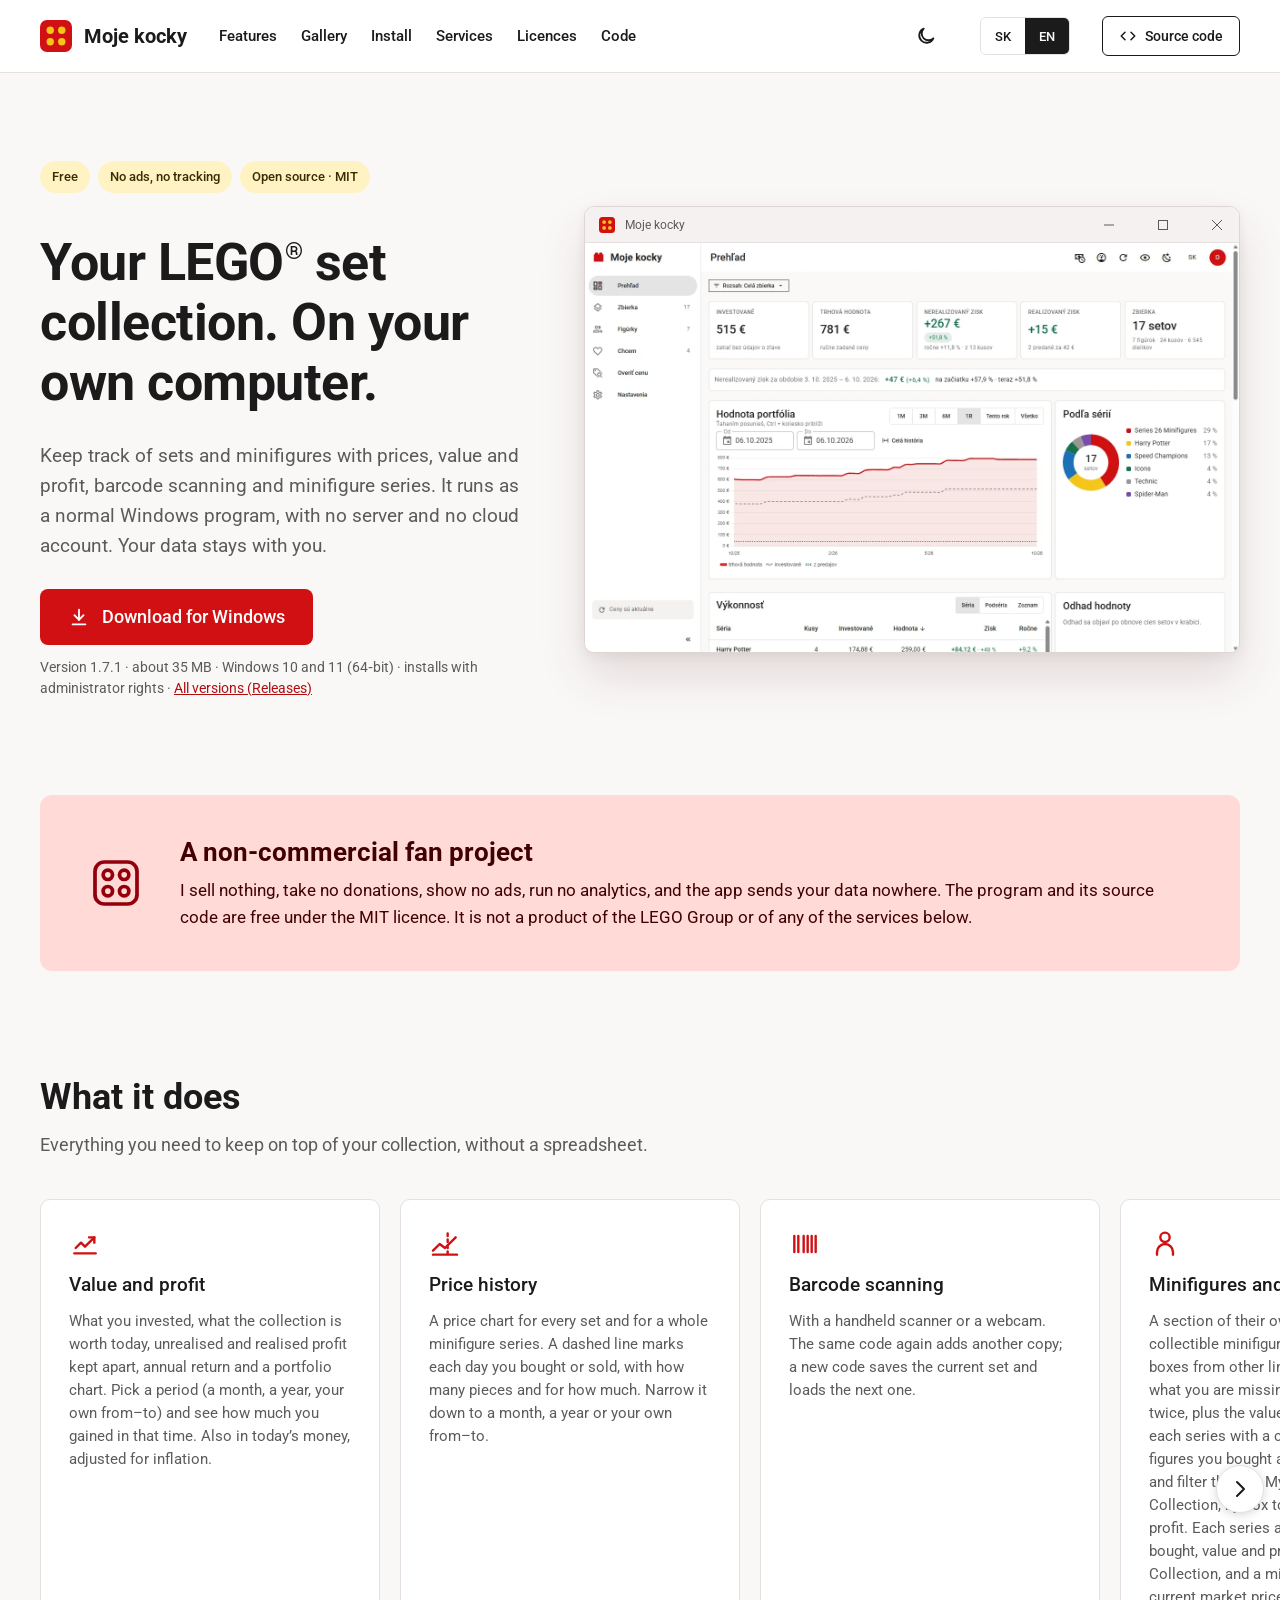
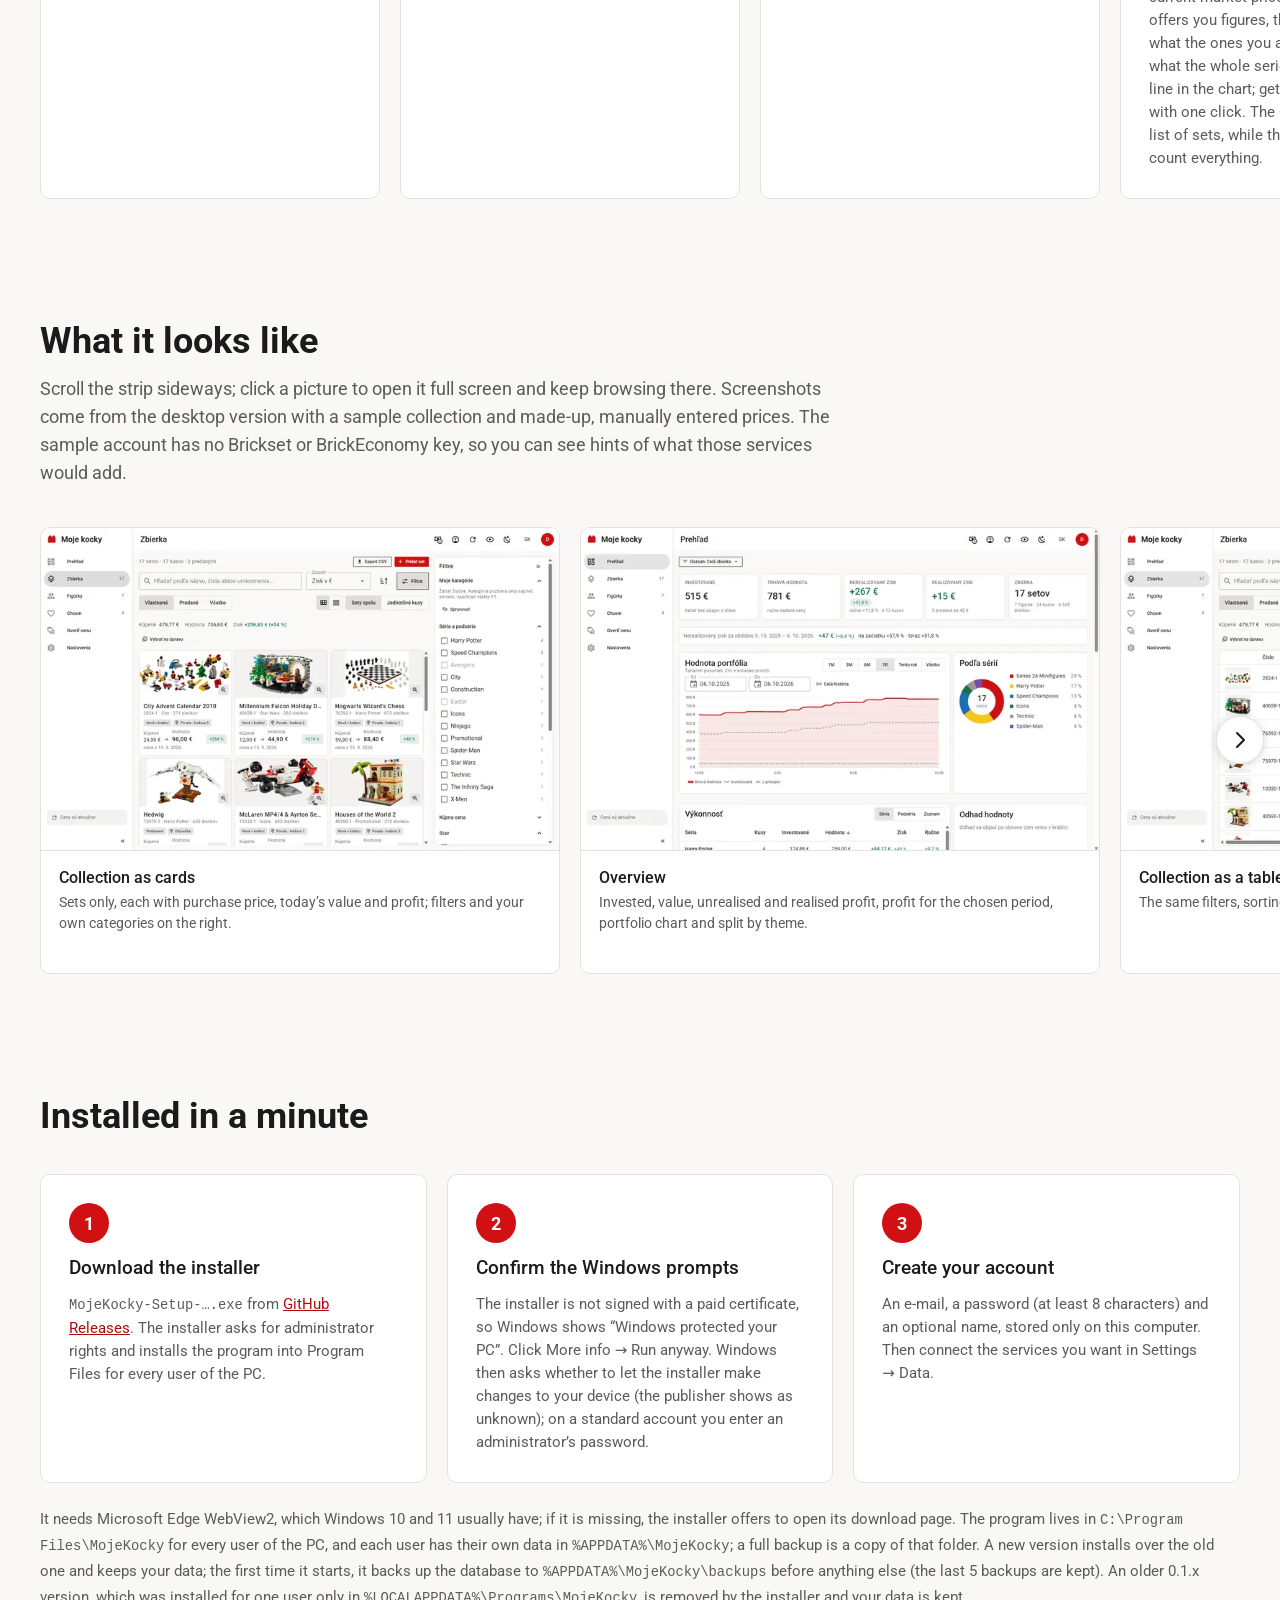
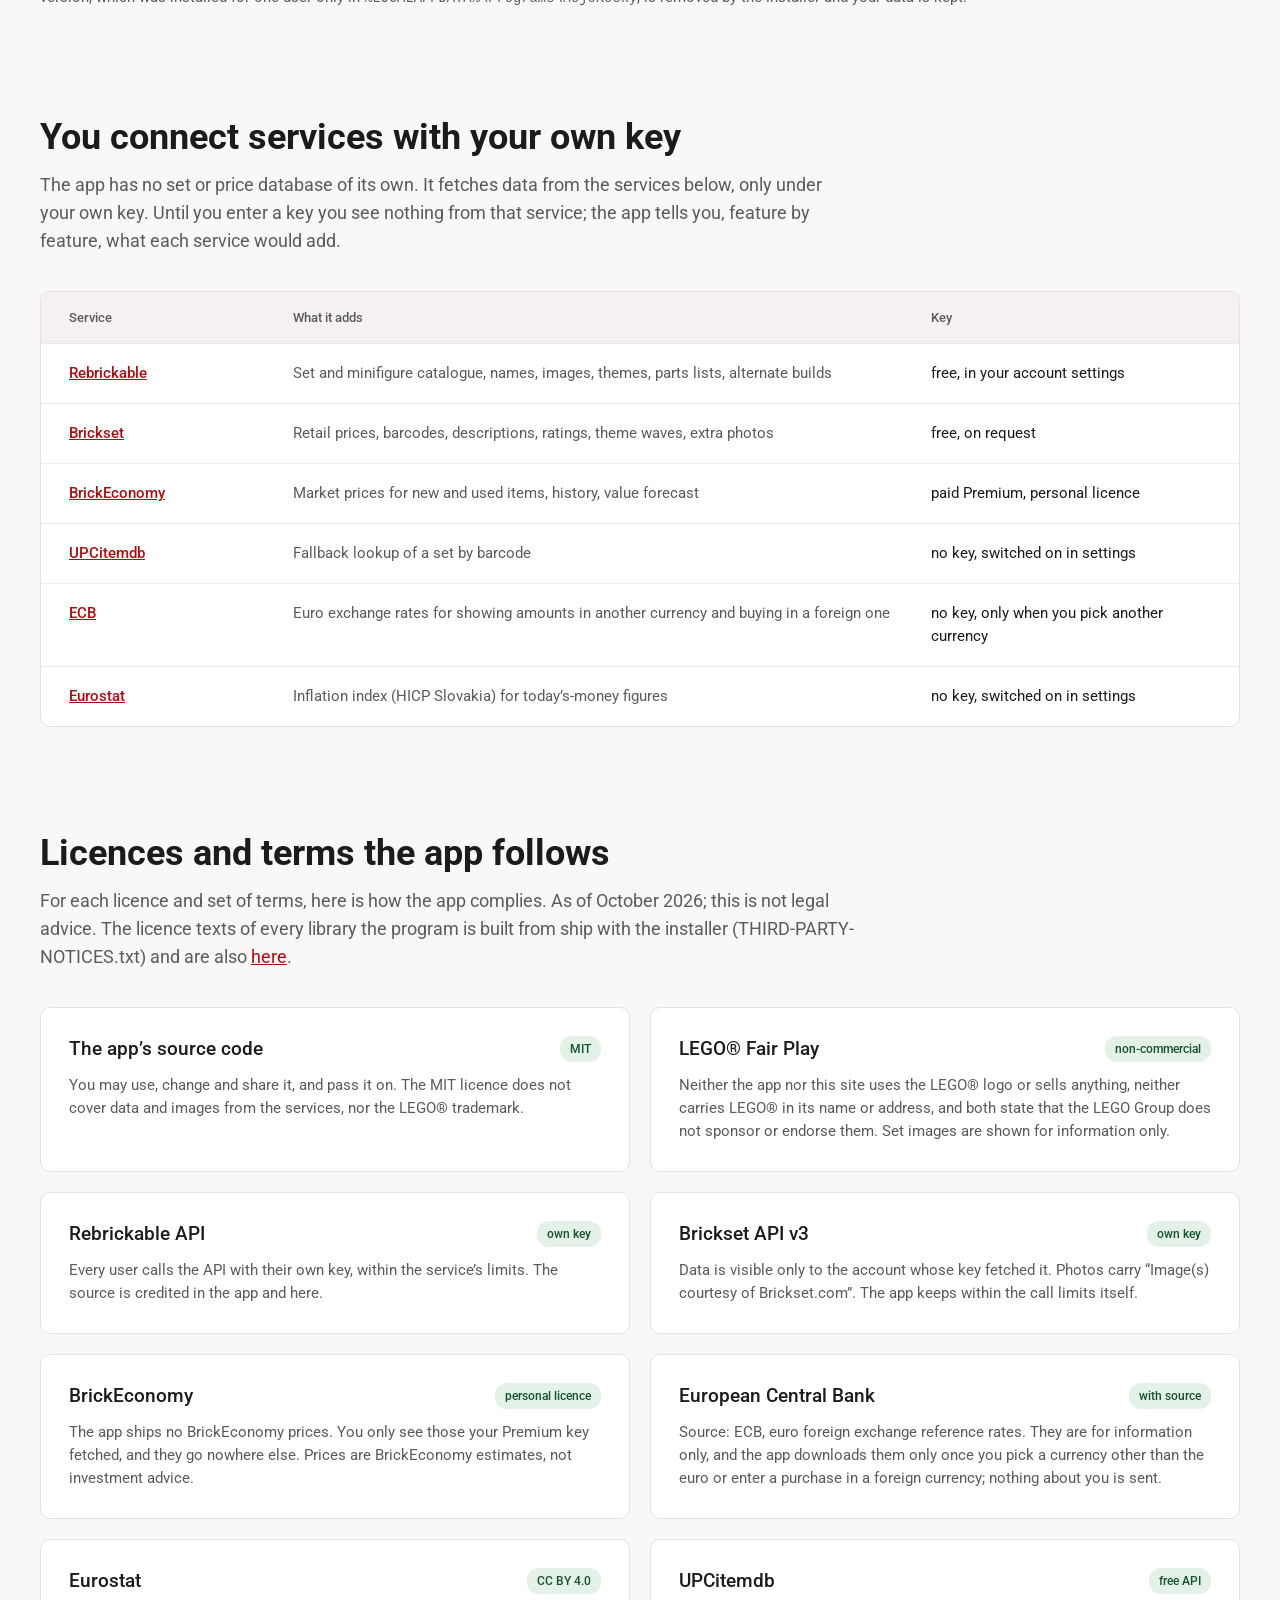
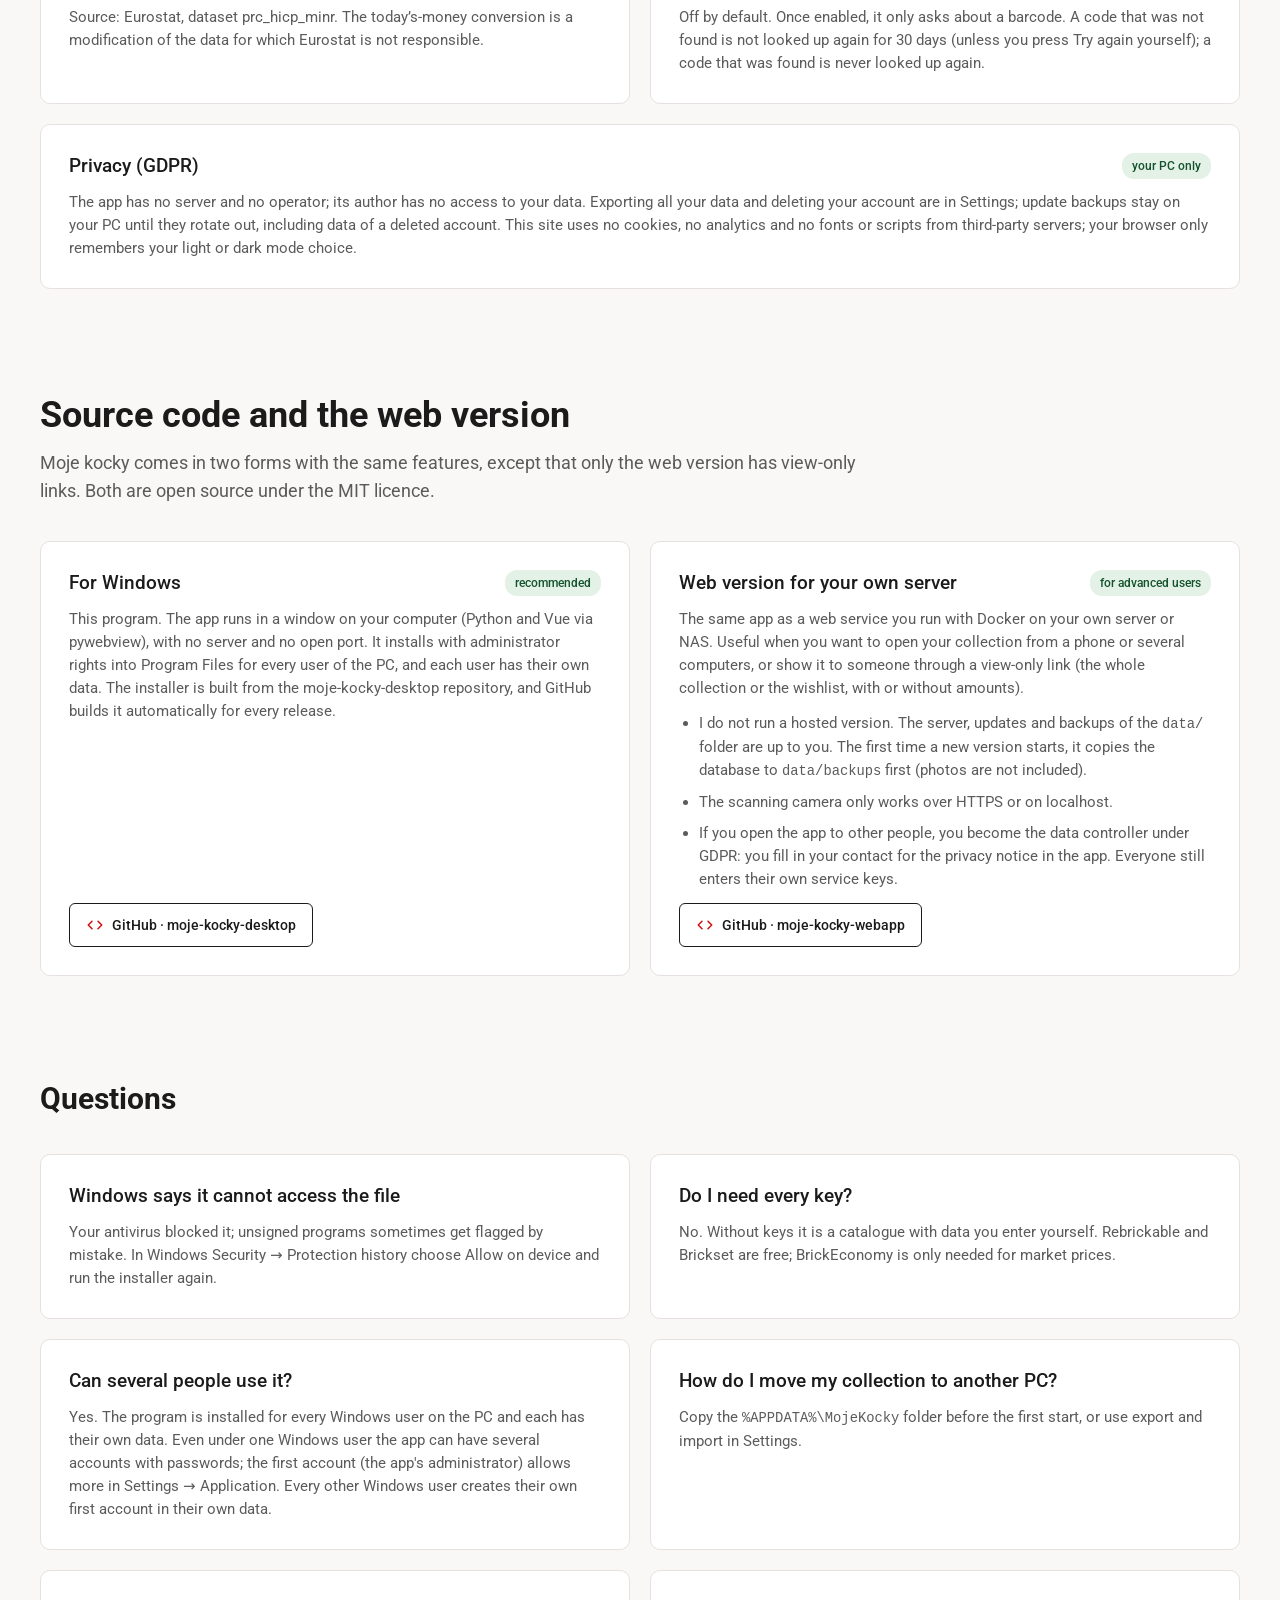
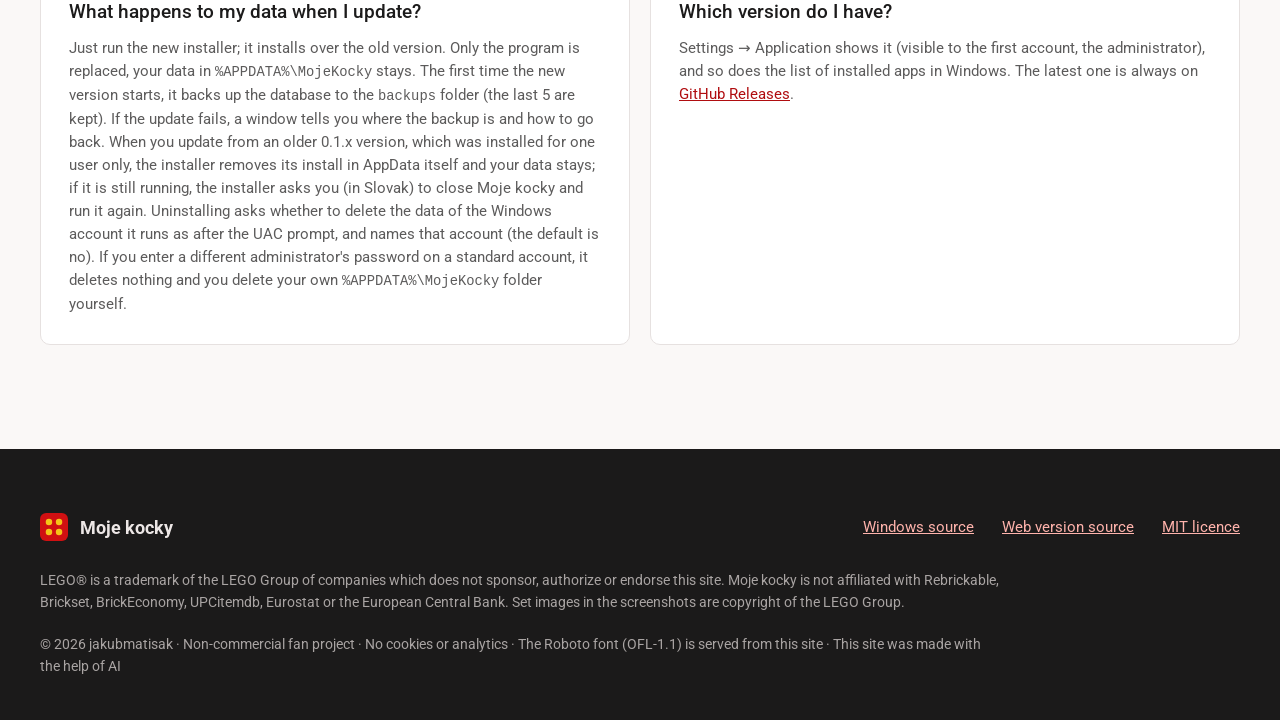
==== commit e1d29b90: "Verzia 1.7.1 Co-Authored-By: Claude Opus 5.5 <noreply@anthropic.com>" ====
--- a/en/index.html
+++ b/en/index.html
@@ -46,7 +46,7 @@
     "sk",
     "en"
   ],
-  "softwareVersion": "1.7.0",
+  "softwareVersion": "1.7.1",
   "fileSize": "35 MB",
   "releaseNotes": "https://github.com/jakubmatisak/moje-kocky-desktop/releases/latest",
   "dateModified": "2026-10-26",
@@ -57,7 +57,7 @@
     "price": "0",
     "priceCurrency": "EUR"
   },
-  "downloadUrl": "https://github.com/jakubmatisak/moje-kocky-desktop/releases/download/v1.7.0/MojeKocky-Setup-1.7.0.exe",
+  "downloadUrl": "https://github.com/jakubmatisak/moje-kocky-desktop/releases/download/v1.7.1/MojeKocky-Setup-1.7.1.exe",
   "image": "https://jakubmatisak.github.io/moje-kocky/assets/img/og.jpg",
   "screenshot": [
     "https://jakubmatisak.github.io/moje-kocky/assets/img/prehlad.webp",
@@ -138,11 +138,11 @@
 <h1><span class="sk">Tvoja zbierka LEGO<span class="reg">®</span> setov. Na tvojom počítači.</span><span class="en">Your LEGO<span class="reg">®</span> set collection. On your own computer.</span></h1>
 <p class="lead"><span class="sk">Evidencia setov a figúrok s cenami, hodnotou a ziskom, skenovaním čiarových kódov a sériami figúrok. Beží ako obyčajný program pre Windows, bez servera a bez účtu v cloude. Údaje ostávajú u teba.</span><span class="en">Keep track of sets and minifigures with prices, value and profit, barcode scanning and minifigure series. It runs as a normal Windows program, with no server and no cloud account. Your data stays with you.</span></p>
 <div class="download">
-<a class="btn-primary" href="https://github.com/jakubmatisak/moje-kocky-desktop/releases/download/v1.7.0/MojeKocky-Setup-1.7.0.exe">
+<a class="btn-primary" href="https://github.com/jakubmatisak/moje-kocky-desktop/releases/download/v1.7.1/MojeKocky-Setup-1.7.1.exe">
 <svg width="22" height="22" viewBox="0 0 24 24" fill="none" stroke="currentColor" stroke-width="2" stroke-linecap="round" stroke-linejoin="round" aria-hidden="true"><path d="M12 4v11"/><path d="M7 10l5 5 5-5"/><path d="M5 20h14"/></svg>
 <span class="sk">Stiahnuť pre Windows</span><span class="en">Download for Windows</span>
 </a>
-<span class="meta"><span class="sk">Verzia 1.7.0 · asi 35 MB · Windows 10 a 11&nbsp;(64&#8209;bit) · inštalácia s&nbsp;právami správcu · <a href="https://github.com/jakubmatisak/moje-kocky-desktop/releases">Všetky verzie (Releases)</a></span><span class="en">Version 1.7.0 · about 35 MB · Windows 10 and 11&nbsp;(64&#8209;bit) · installs with administrator rights · <a href="https://github.com/jakubmatisak/moje-kocky-desktop/releases">All versions (Releases)</a></span></span>
+<span class="meta"><span class="sk">Verzia 1.7.1 · asi 35 MB · Windows 10 a 11&nbsp;(64&#8209;bit) · inštalácia s&nbsp;právami správcu · <a href="https://github.com/jakubmatisak/moje-kocky-desktop/releases">Všetky verzie (Releases)</a></span><span class="en">Version 1.7.1 · about 35 MB · Windows 10 and 11&nbsp;(64&#8209;bit) · installs with administrator rights · <a href="https://github.com/jakubmatisak/moje-kocky-desktop/releases">All versions (Releases)</a></span></span>
 <span class="phone-note"><span class="sk">Si na telefóne? Moje kocky bežia len na počítači s Windows. Pošli si odkaz a stiahni si ich tam.</span><span class="en">On a phone? The app only runs on a Windows computer. Send yourself the link and download it there.</span></span>
 </div>
 </div>
